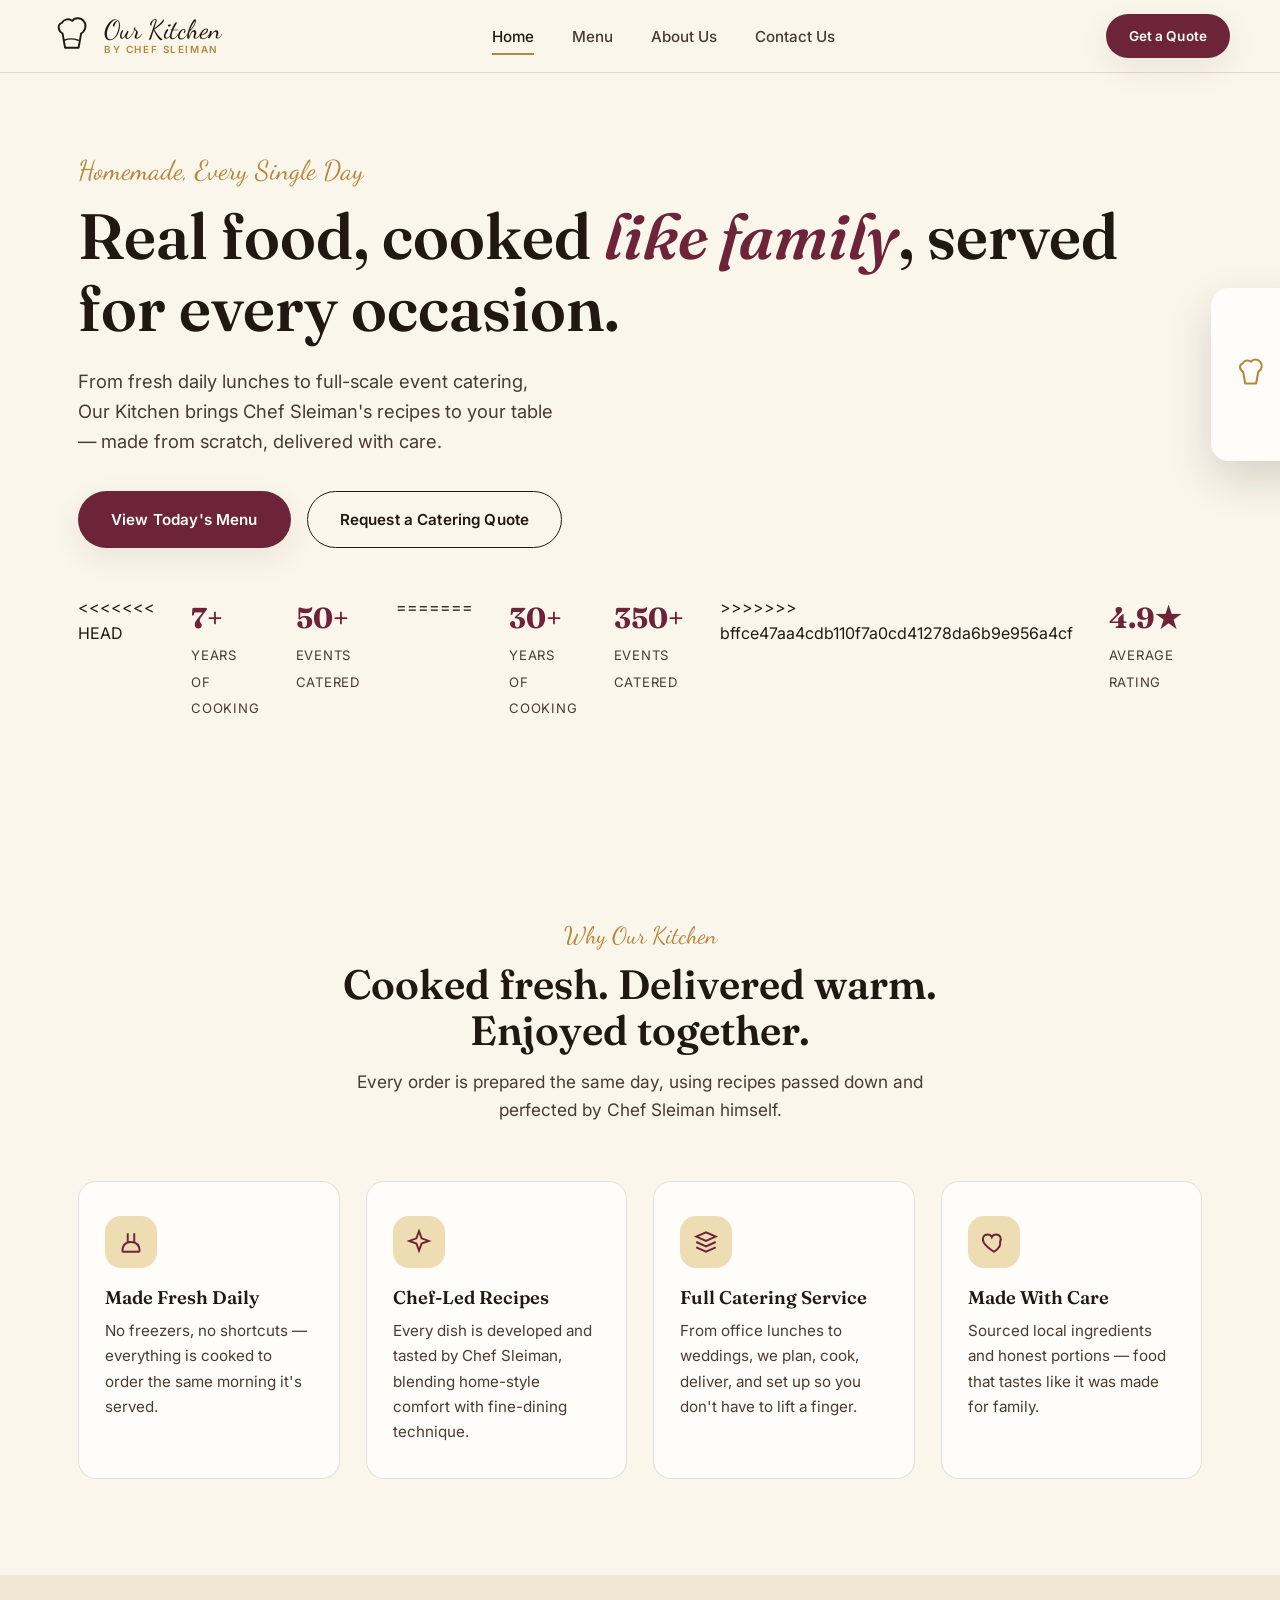
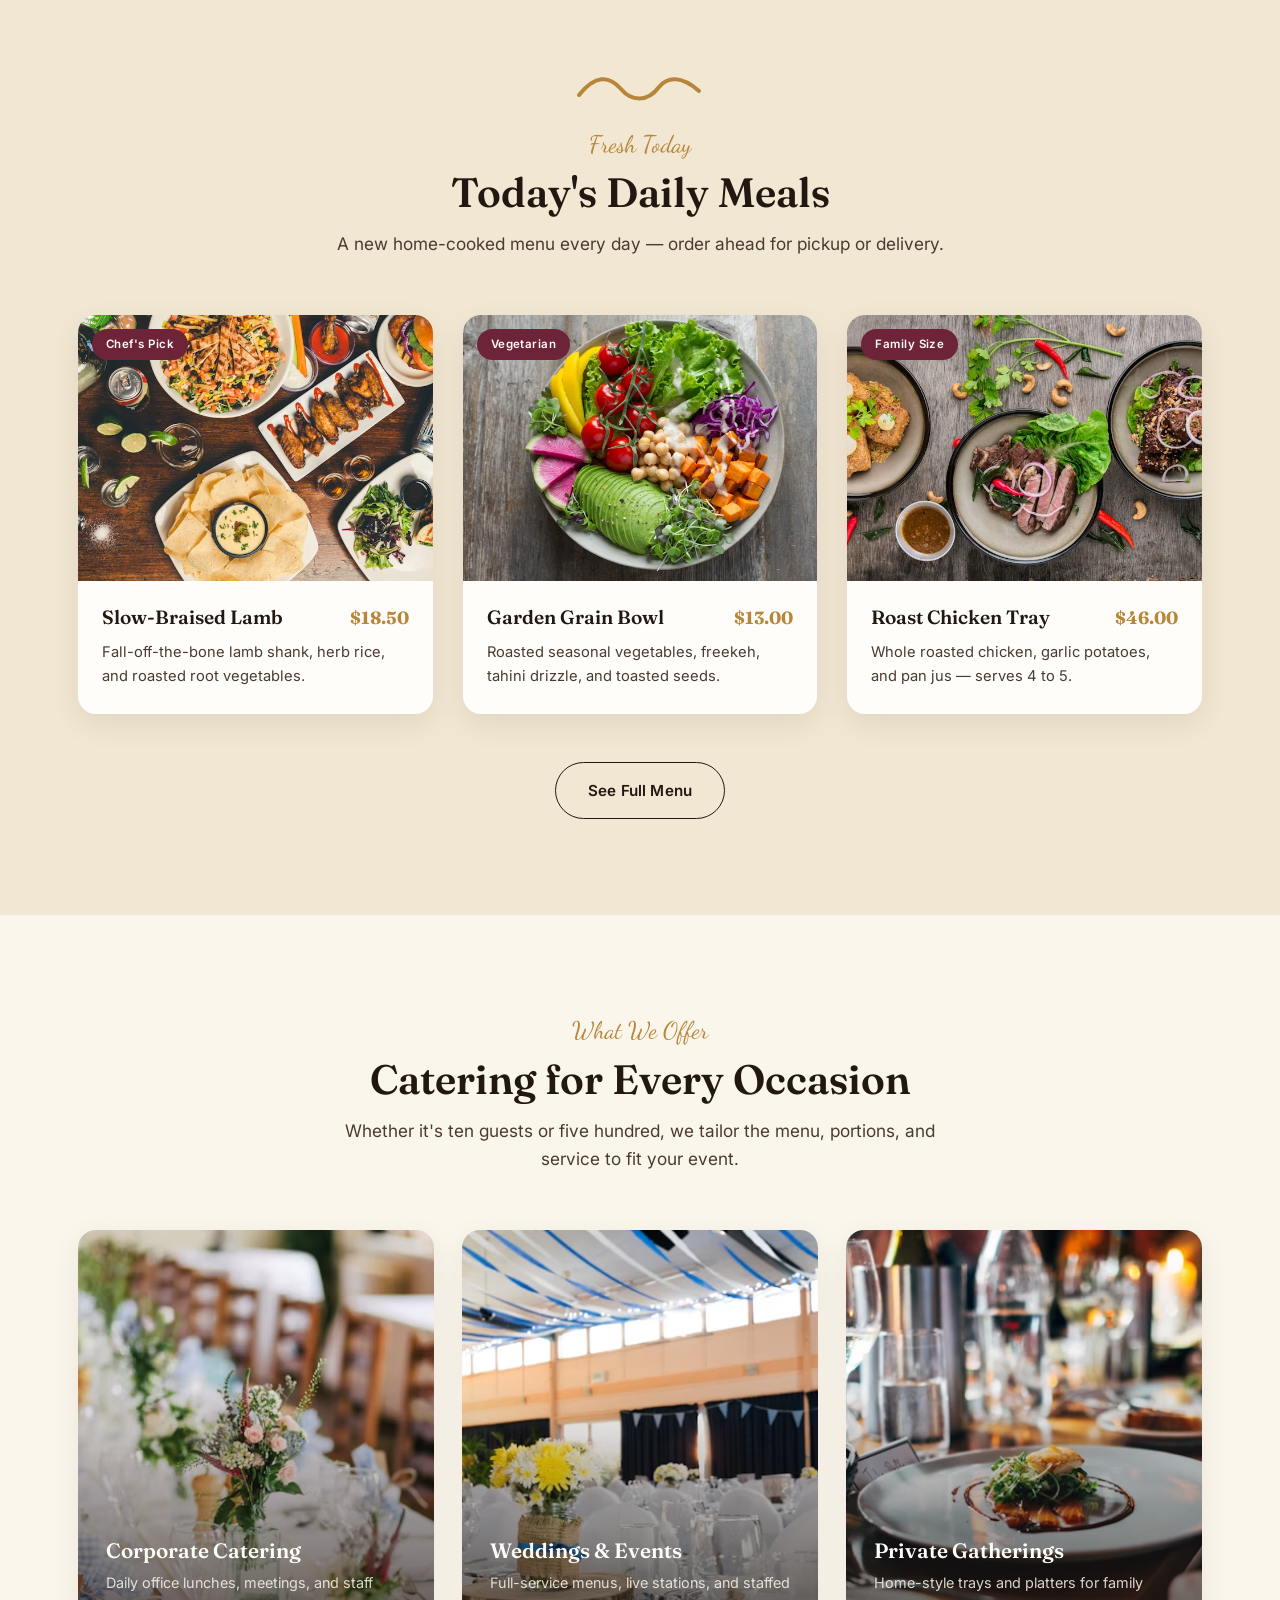
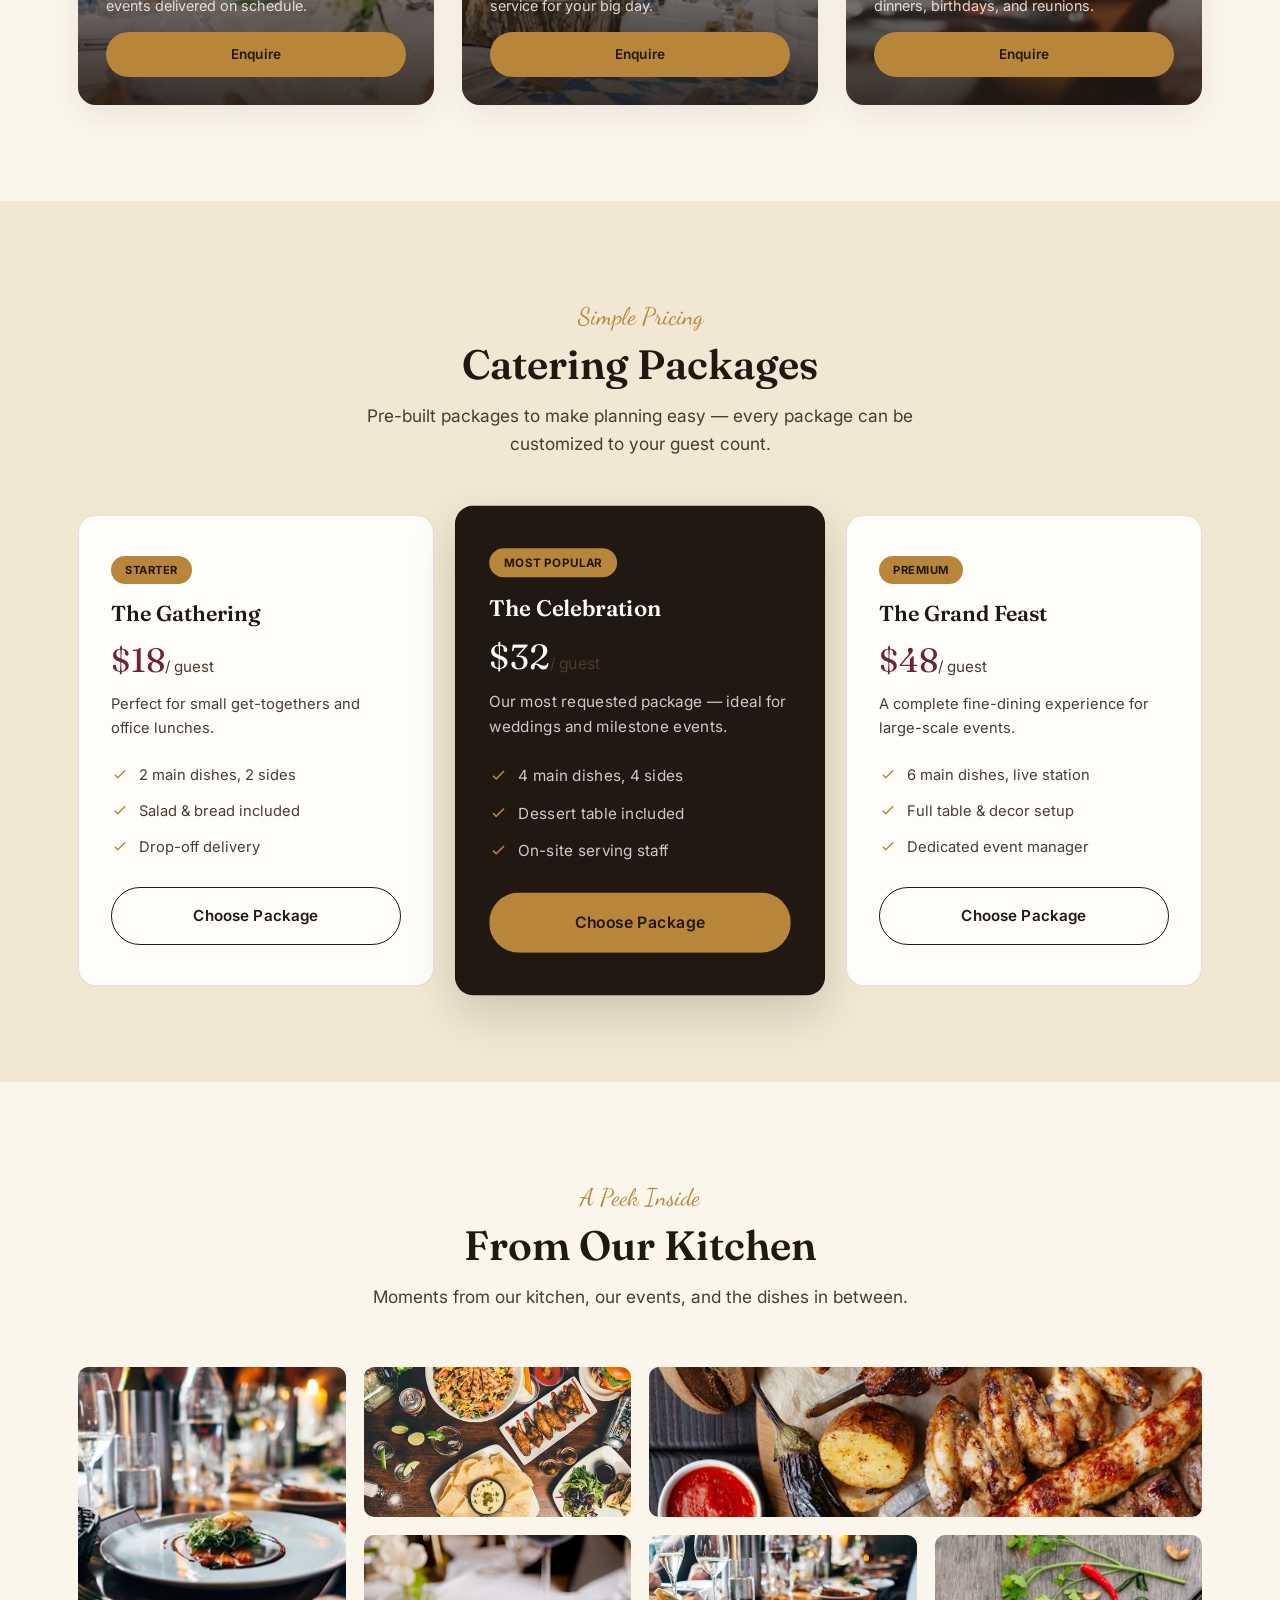
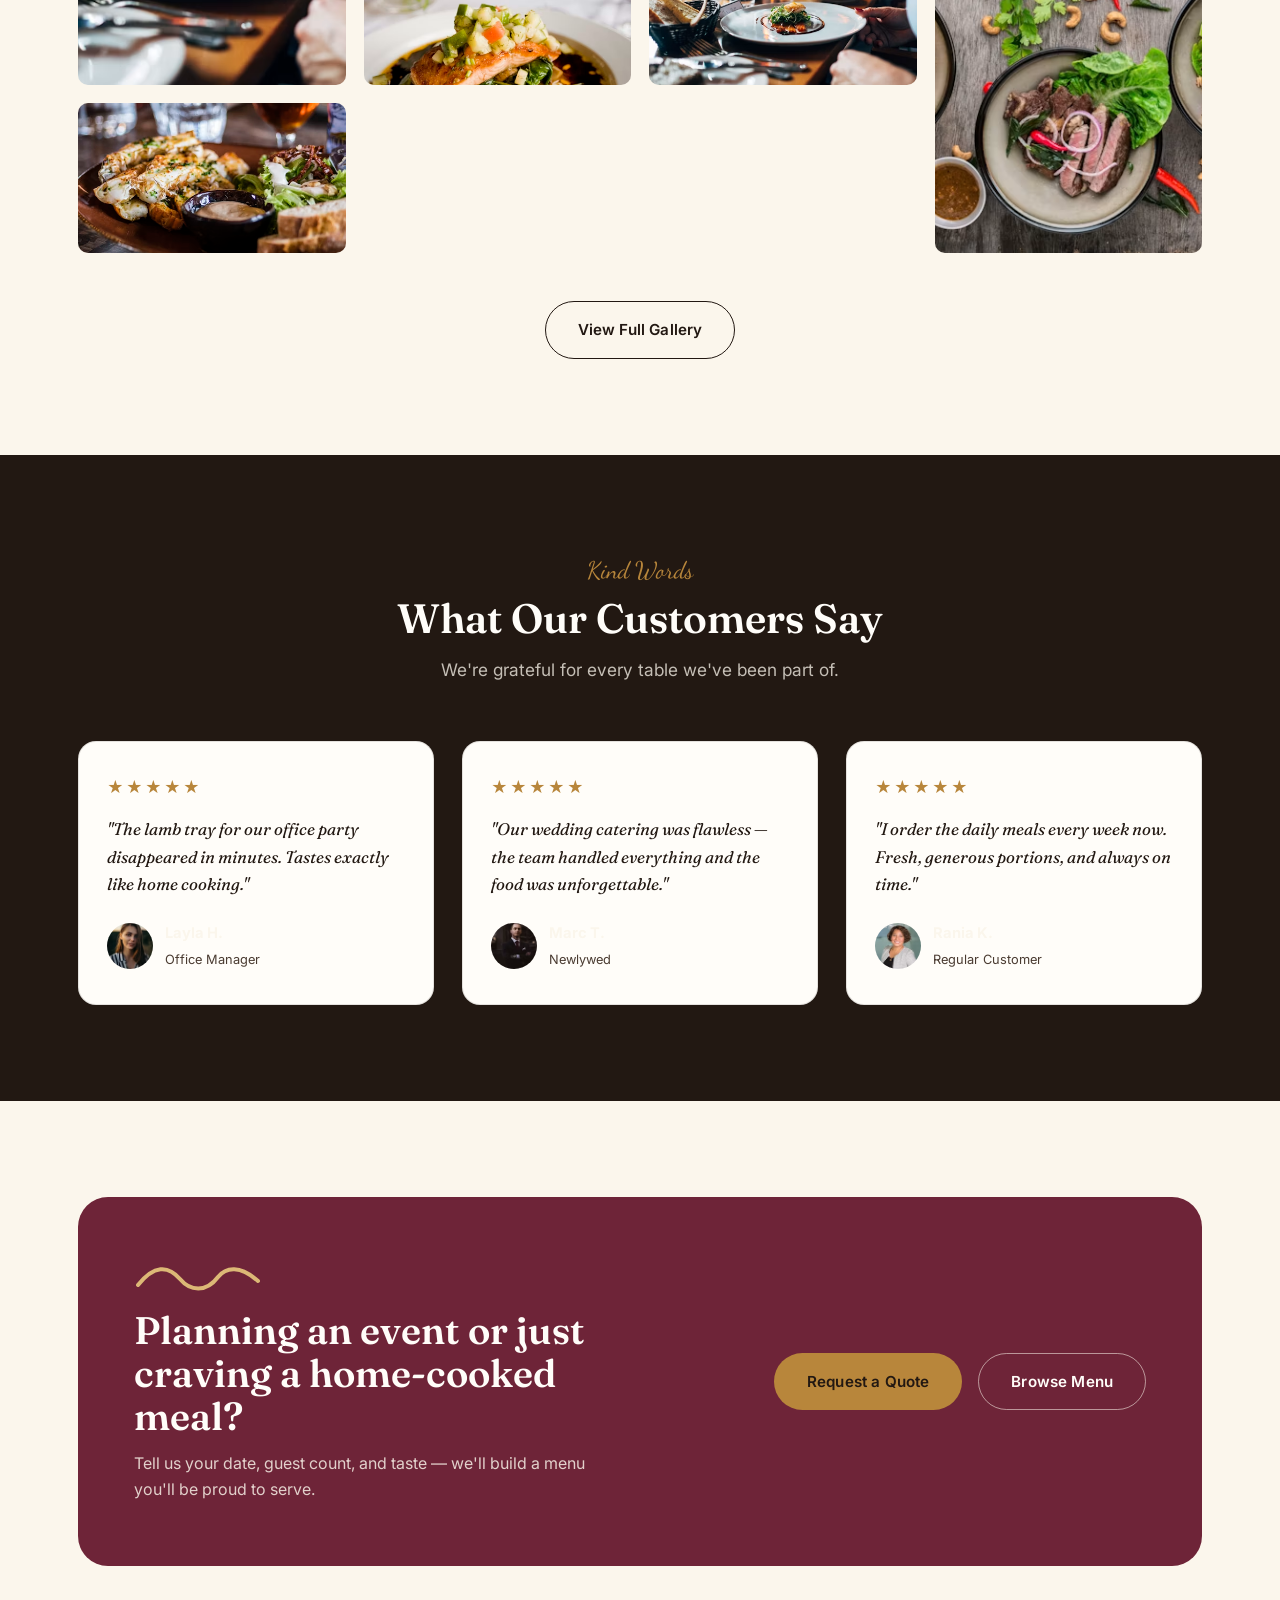
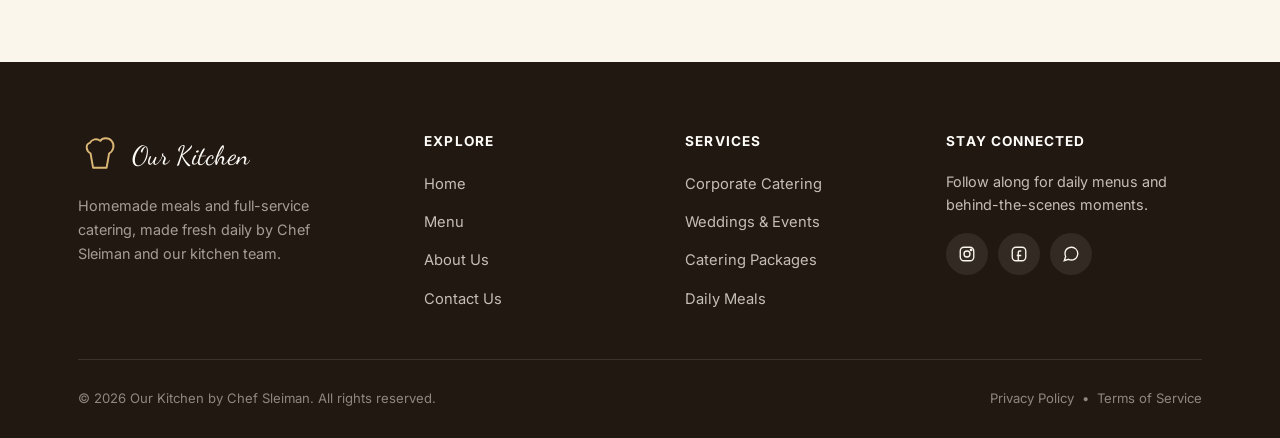
==== index.html @ 6c1acefe "Update index.html" ====
<!DOCTYPE html>
<html lang="en">
<head>
<meta charset="UTF-8">
<meta name="viewport" content="width=device-width, initial-scale=1.0">
<title>Our Kitchen by Chef Sleiman | Homemade Catering</title>
<meta name="description" content="Our Kitchen by Chef Sleiman — fresh daily meals and full catering services made with love, for events, offices, and family tables.">
<link rel="preconnect" href="https://fonts.googleapis.com">
<link rel="preconnect" href="https://fonts.gstatic.com" crossorigin>
<link href="https://fonts.googleapis.com/css2?family=Fraunces:ital,wght@0,500;0,600;0,700;1,500&family=Dancing+Script:wght@600;700&family=Inter:wght@400;500;600;700&display=swap" rel="stylesheet">
<link rel="stylesheet" href="styles.css">
</head>
<body>

<!-- ============================= HEADER ============================= -->
<header class="site-header" id="siteHeader">
  <div class="container nav">
    <a href="index.html" class="brand">
      <svg class="brand-icon" viewBox="0 0 100 90" fill="none" xmlns="http://www.w3.org/2000/svg" aria-hidden="true">
        <path d="M28 14C33 5 45 2 53 9c5-8 20-9 27 0 8 9 5 24-6 30-2 12-4 24-6 34H36c-2-10-4-22-6-34-11-6-13-21-2-25z" stroke="currentColor" stroke-width="4.5" stroke-linecap="round" stroke-linejoin="round"/>
        <path d="M34 55c10-4 22-4 33 0" stroke="currentColor" stroke-width="3.5" stroke-linecap="round"/>
      </svg>
      <span class="brand-text">
        <span class="brand-name">Our Kitchen</span>
        <span class="brand-sub">By Chef Sleiman</span>
      </span>
    </a>

    <nav class="nav-links" id="navLinks">
      <a href="index.html" class="is-active">Home</a>
      <a href="menu.html">Menu</a>
      <a href="about.html">About Us</a>
      <a href="contact.html">Contact Us</a>
    </nav>

    <div class="nav-cta">
      <a href="contact.html" class="btn btn-primary btn-sm">Get a Quote</a>
      <button class="nav-toggle" id="navToggle" aria-label="Toggle menu" aria-expanded="false">
        <span></span><span></span><span></span>
      </button>
    </div>
  </div>
</header>

<!-- ============================= HERO ============================= -->
<section class="hero">
  <div class="container hero-grid">
    <div class="hero-copy">
      <span class="hero-eyebrow fade-up">Homemade, Every Single Day</span>
      <h1 class="fade-up d1">Real food, cooked <em>like family</em>, served for every occasion.</h1>
      <p class="lede fade-up d2">From fresh daily lunches to full-scale event catering, Our Kitchen brings Chef Sleiman's recipes to your table — made from scratch, delivered with care.</p>
      <div class="hero-actions fade-up d3">
        <a href="menu.html" class="btn btn-primary">View Today's Menu</a>
        <a href="contact.html" class="btn btn-outline">Request a Catering Quote</a>
      </div>
      <div class="hero-stats fade-up d4">
<<<<<<< HEAD
        <div class="hero-stat"><strong>7+</strong><span>Years of Cooking</span></div>
        <div class="hero-stat"><strong>50+</strong><span>Events Catered</span></div>
=======
        <div class="hero-stat"><strong>30+</strong><span>Years of Cooking</span></div>
        <div class="hero-stat"><strong>350+</strong><span>Events Catered</span></div>
>>>>>>> bffce47aa4cdb110f7a0cd41278da6b9e956a4cf
        <div class="hero-stat"><strong>4.9★</strong><span>Average Rating</span></div>
      </div>
    </div>

    <div class="hero-visual fade-up d2">
      <div class="frame">
        <img src="./assets/picture/index/image1.avif" alt="Chef Sleiman's signature dish, freshly plated">
      </div>
      <div class="hero-badge">
        <svg class="swirl-mini" viewBox="0 0 100 90" fill="none" xmlns="http://www.w3.org/2000/svg" aria-hidden="true">
          <path d="M28 14C33 5 45 2 53 9c5-8 20-9 27 0 8 9 5 24-6 30-2 12-4 24-6 34H36c-2-10-4-22-6-34-11-6-13-21-2-25z" stroke="currentColor" stroke-width="6" stroke-linecap="round" stroke-linejoin="round"/>
        </svg>
        <span><strong>Today's Special</strong>Slow-braised lamb &amp; herb rice</span>
      </div>
    </div>
  </div>
</section>

<!-- ========================= WHY CHOOSE US ========================= -->
<section class="section" id="why">
  <div class="container">
    <div class="section-head reveal">
      <span class="eyebrow">Why Our Kitchen</span>
      <h2>Cooked fresh. Delivered warm. Enjoyed together.</h2>
      <p>Every order is prepared the same day, using recipes passed down and perfected by Chef Sleiman himself.</p>
    </div>

    <div class="feature-grid">
      <div class="feature-card reveal">
        <div class="feature-icon"><svg viewBox="0 0 24 24" fill="none" stroke="currentColor" stroke-width="1.8"><path d="M4 21c0-6 3-9 8-9s8 3 8 9M9 12V4m6 8V4M4 21h16"/></svg></div>
        <h3>Made Fresh Daily</h3>
        <p>No freezers, no shortcuts — everything is cooked to order the same morning it's served.</p>
      </div>
      <div class="feature-card reveal">
        <div class="feature-icon"><svg viewBox="0 0 24 24" fill="none" stroke="currentColor" stroke-width="1.8"><path d="M12 2l2.4 6.6L21 11l-6.6 2.4L12 20l-2.4-6.6L3 11l6.6-2.4z"/></svg></div>
        <h3>Chef-Led Recipes</h3>
        <p>Every dish is developed and tasted by Chef Sleiman, blending home-style comfort with fine-dining technique.</p>
      </div>
      <div class="feature-card reveal">
        <div class="feature-icon"><svg viewBox="0 0 24 24" fill="none" stroke="currentColor" stroke-width="1.8"><path d="M3 7l9-4 9 4-9 4-9-4zm0 5l9 4 9-4m-18 5l9 4 9-4"/></svg></div>
        <h3>Full Catering Service</h3>
        <p>From office lunches to weddings, we plan, cook, deliver, and set up so you don't have to lift a finger.</p>
      </div>
      <div class="feature-card reveal">
        <div class="feature-icon"><svg viewBox="0 0 24 24" fill="none" stroke="currentColor" stroke-width="1.8"><path d="M12 21s-7-4.35-9.5-8.5C.6 8.7 2.4 5 6 5c2 0 3.4 1 4 2.4C10.6 6 12 5 14 5c3.6 0 5.4 3.7 3.5 7.5C19 16.65 12 21 12 21z"/></svg></div>
        <h3>Made With Care</h3>
        <p>Sourced local ingredients and honest portions — food that tastes like it was made for family.</p>
      </div>
    </div>
  </div>
</section>

<!-- ======================= TODAY'S DAILY MEALS ======================= -->
<section class="section section--cream-dark" id="daily-meals">
  <div class="container">
    <div class="section-head reveal">
      <svg class="swirl-divider" viewBox="0 0 130 34" fill="none" xmlns="http://www.w3.org/2000/svg" aria-hidden="true"><path d="M4 24C20 4 34 4 46 18c10 12 26 14 38-2 8-10 22-12 40 4"/></svg>
      <span class="eyebrow">Fresh Today</span>
      <h2>Today's Daily Meals</h2>
      <p>A new home-cooked menu every day — order ahead for pickup or delivery.</p>
    </div>

    <div class="card-grid">
      <div class="meal-card reveal">
        <div class="thumb">
          <span class="meal-tag">Chef's Pick</span>
          <img src="./assets/picture/index/image2.avif" alt="Slow-braised lamb with herb rice">
        </div>
        <div class="meal-body">
          <div class="row"><h3>Slow-Braised Lamb</h3><span class="meal-price">$18.50</span></div>
          <p>Fall-off-the-bone lamb shank, herb rice, and roasted root vegetables.</p>
        </div>
      </div>
      <div class="meal-card reveal">
        <div class="thumb">
          <span class="meal-tag">Vegetarian</span>
          <img src="./assets/picture/index/image3.avif" alt="Roasted vegetable and grain bowl">
        </div>
        <div class="meal-body">
          <div class="row"><h3>Garden Grain Bowl</h3><span class="meal-price">$13.00</span></div>
          <p>Roasted seasonal vegetables, freekeh, tahini drizzle, and toasted seeds.</p>
        </div>
      </div>
      <div class="meal-card reveal">
        <div class="thumb">
          <span class="meal-tag">Family Size</span>
          <img src="./assets/picture/index/image4.avif" alt="Baked chicken and potatoes tray">
        </div>
        <div class="meal-body">
          <div class="row"><h3>Roast Chicken Tray</h3><span class="meal-price">$46.00</span></div>
          <p>Whole roasted chicken, garlic potatoes, and pan jus — serves 4 to 5.</p>
        </div>
      </div>
    </div>
    <div class="center mt-lg reveal">
      <a href="menu.html" class="btn btn-outline">See Full Menu</a>
    </div>
  </div>
</section>

<!-- ========================= CATERING SERVICES ========================= -->
<section class="section" id="services">
  <div class="container">
    <div class="section-head reveal">
      <span class="eyebrow">What We Offer</span>
      <h2>Catering for Every Occasion</h2>
      <p>Whether it's ten guests or five hundred, we tailor the menu, portions, and service to fit your event.</p>
    </div>

    <div class="services-grid">
      <div class="service-card reveal">
        <img src="./assets/picture/index/image5.avif" alt="Corporate lunch catering setup">
        <div class="service-overlay">
          <h3>Corporate Catering</h3>
          <p>Daily office lunches, meetings, and staff events delivered on schedule.</p>
          <a href="contact.html" class="btn btn-gold btn-sm">Enquire</a>
        </div>
      </div>
      <div class="service-card reveal">
        <img src="./assets/picture/index/image6.avif" alt="Wedding catering table setup">
        <div class="service-overlay">
          <h3>Weddings &amp; Events</h3>
          <p>Full-service menus, live stations, and staffed service for your big day.</p>
          <a href="contact.html" class="btn btn-gold btn-sm">Enquire</a>
        </div>
      </div>
      <div class="service-card reveal">
        <img src="./assets/picture/index/image7.avif" alt="Family gathering with shared plates">
        <div class="service-overlay">
          <h3>Private Gatherings</h3>
          <p>Home-style trays and platters for family dinners, birthdays, and reunions.</p>
          <a href="contact.html" class="btn btn-gold btn-sm">Enquire</a>
        </div>
      </div>
    </div>
  </div>
</section>

<!-- ========================= CATERING PACKAGES ========================= -->
<section class="section section--cream-dark" id="packages">
  <div class="container">
    <div class="section-head reveal">
      <span class="eyebrow">Simple Pricing</span>
      <h2>Catering Packages</h2>
      <p>Pre-built packages to make planning easy — every package can be customized to your guest count.</p>
    </div>

    <div class="package-grid">
      <div class="package-card reveal">
        <span class="package-badge">Starter</span>
        <h3>The Gathering</h3>
        <p class="package-price">$18<span>/ guest</span></p>
        <p class="package-desc">Perfect for small get-togethers and office lunches.</p>
        <ul>
          <li><svg viewBox="0 0 24 24" fill="none" stroke="currentColor" stroke-width="2"><path d="M5 13l4 4L19 7"/></svg>2 main dishes, 2 sides</li>
          <li><svg viewBox="0 0 24 24" fill="none" stroke="currentColor" stroke-width="2"><path d="M5 13l4 4L19 7"/></svg>Salad &amp; bread included</li>
          <li><svg viewBox="0 0 24 24" fill="none" stroke="currentColor" stroke-width="2"><path d="M5 13l4 4L19 7"/></svg>Drop-off delivery</li>
        </ul>
        <a href="contact.html" class="btn btn-outline">Choose Package</a>
      </div>

      <div class="package-card is-featured reveal">
        <span class="package-badge">Most Popular</span>
        <h3>The Celebration</h3>
        <p class="package-price">$32<span>/ guest</span></p>
        <p class="package-desc">Our most requested package — ideal for weddings and milestone events.</p>
        <ul>
          <li><svg viewBox="0 0 24 24" fill="none" stroke="currentColor" stroke-width="2"><path d="M5 13l4 4L19 7"/></svg>4 main dishes, 4 sides</li>
          <li><svg viewBox="0 0 24 24" fill="none" stroke="currentColor" stroke-width="2"><path d="M5 13l4 4L19 7"/></svg>Dessert table included</li>
          <li><svg viewBox="0 0 24 24" fill="none" stroke="currentColor" stroke-width="2"><path d="M5 13l4 4L19 7"/></svg>On-site serving staff</li>
        </ul>
        <a href="contact.html" class="btn btn-gold">Choose Package</a>
      </div>

      <div class="package-card reveal">
        <span class="package-badge">Premium</span>
        <h3>The Grand Feast</h3>
        <p class="package-price">$48<span>/ guest</span></p>
        <p class="package-desc">A complete fine-dining experience for large-scale events.</p>
        <ul>
          <li><svg viewBox="0 0 24 24" fill="none" stroke="currentColor" stroke-width="2"><path d="M5 13l4 4L19 7"/></svg>6 main dishes, live station</li>
          <li><svg viewBox="0 0 24 24" fill="none" stroke="currentColor" stroke-width="2"><path d="M5 13l4 4L19 7"/></svg>Full table &amp; decor setup</li>
          <li><svg viewBox="0 0 24 24" fill="none" stroke="currentColor" stroke-width="2"><path d="M5 13l4 4L19 7"/></svg>Dedicated event manager</li>
        </ul>
        <a href="contact.html" class="btn btn-outline">Choose Package</a>
      </div>
    </div>
  </div>
</section>

<!-- ============================= GALLERY ============================= -->
<section class="section" id="gallery">
  <div class="container">
    <div class="section-head reveal">
      <span class="eyebrow">A Peek Inside</span>
      <h2>From Our Kitchen</h2>
      <p>Moments from our kitchen, our events, and the dishes in between.</p>
    </div>

    <div class="gallery-grid reveal">
      <a href="#" class="g-tall"><img src="./assets/picture/index/image8.avif" alt="Catering spread on long table"></a>
      <a href="#"><img src="./assets/picture/index/image9.avif" alt="Plated lamb dish"></a>
      <a href="#" class="g-wide"><img src="./assets/picture/index/image10.avif" alt="Chef preparing dishes in kitchen"></a>
      <a href="#"><img src="./assets/picture/index/image11.avif" alt="Fresh salad platter"></a>
      <a href="#"><img src="./assets/picture/index/image12.avif" alt="Guests enjoying catered event"></a>
      <a href="#" class="g-tall"><img src="./assets/picture/index/image13.avif" alt="Roast chicken tray close up"></a>
      <a href="#"><img src="./assets/picture/index/image14.avif" alt="Fresh baked bread"></a>
    </div>
    <div class="center mt-lg reveal">
      <a href="about.html#gallery" class="btn btn-outline">View Full Gallery</a>
    </div>
  </div>
</section>

<!-- ========================= TESTIMONIALS ========================= -->
<section class="section section--charcoal" id="testimonials">
  <div class="container">
    <div class="section-head reveal">
      <span class="eyebrow">Kind Words</span>
      <h2>What Our Customers Say</h2>
      <p>We're grateful for every table we've been part of.</p>
    </div>

    <div class="testimonial-grid">
      <div class="testimonial-card reveal">
        <div class="stars">★★★★★</div>
        <p class="quote">"The lamb tray for our office party disappeared in minutes. Tastes exactly like home cooking."</p>
        <div class="testimonial-person">
          <img src="./assets/picture/index/image15.avif" alt="Customer portrait">
          <div><strong>Layla H.</strong><span>Office Manager</span></div>
        </div>
      </div>
      <div class="testimonial-card reveal">
        <div class="stars">★★★★★</div>
        <p class="quote">"Our wedding catering was flawless — the team handled everything and the food was unforgettable."</p>
        <div class="testimonial-person">
          <img src="./assets/picture/index/image16.avif" alt="Customer portrait">
          <div><strong>Marc T.</strong><span>Newlywed</span></div>
        </div>
      </div>
      <div class="testimonial-card reveal">
        <div class="stars">★★★★★</div>
        <p class="quote">"I order the daily meals every week now. Fresh, generous portions, and always on time."</p>
        <div class="testimonial-person">
          <img src="./assets/picture/index/image17.avif" alt="Customer portrait">
          <div><strong>Rania K.</strong><span>Regular Customer</span></div>
        </div>
      </div>
    </div>
  </div>
</section>

<!-- ============================= FINAL CTA ============================= -->
<section class="section">
  <div class="container">
    <div class="cta-band reveal">
      <div>
        <svg class="swirl-divider" viewBox="0 0 130 34" fill="none" xmlns="http://www.w3.org/2000/svg" aria-hidden="true"><path d="M4 24C20 4 34 4 46 18c10 12 26 14 38-2 8-10 22-12 40 4"/></svg>
        <h2>Planning an event or just craving a home-cooked meal?</h2>
        <p>Tell us your date, guest count, and taste — we'll build a menu you'll be proud to serve.</p>
      </div>
      <div class="cta-actions">
        <a href="contact.html" class="btn btn-gold">Request a Quote</a>
        <a href="menu.html" class="btn btn-outline">Browse Menu</a>
      </div>
    </div>
  </div>
</section>

<!-- ============================= FOOTER ============================= -->
<footer class="site-footer">
  <div class="container">
    <div class="footer-grid">
      <div class="footer-brand">
        <a href="index.html" class="brand">
          <svg class="brand-icon" viewBox="0 0 100 90" fill="none" xmlns="http://www.w3.org/2000/svg" aria-hidden="true">
            <path d="M28 14C33 5 45 2 53 9c5-8 20-9 27 0 8 9 5 24-6 30-2 12-4 24-6 34H36c-2-10-4-22-6-34-11-6-13-21-2-25z" stroke="currentColor" stroke-width="4.5" stroke-linecap="round" stroke-linejoin="round"/>
          </svg>
          <span class="brand-name">Our Kitchen</span>
        </a>
        <p>Homemade meals and full-service catering, made fresh daily by Chef Sleiman and our kitchen team.</p>
      </div>
      <div class="footer-col">
        <h4>Explore</h4>
        <ul>
          <li><a href="index.html">Home</a></li>
          <li><a href="menu.html">Menu</a></li>
          <li><a href="about.html">About Us</a></li>
          <li><a href="contact.html">Contact Us</a></li>
        </ul>
      </div>
      <div class="footer-col">
        <h4>Services</h4>
        <ul>
          <li><a href="index.html#services">Corporate Catering</a></li>
          <li><a href="index.html#services">Weddings &amp; Events</a></li>
          <li><a href="index.html#packages">Catering Packages</a></li>
          <li><a href="menu.html">Daily Meals</a></li>
        </ul>
      </div>
      <div class="footer-col">
        <h4>Stay Connected</h4>
        <p style="font-size:0.9rem; margin-bottom:16px;">Follow along for daily menus and behind-the-scenes moments.</p>
        <div class="footer-social">
          <a href="#" class="social-icon" aria-label="Instagram"><svg viewBox="0 0 24 24" fill="none" stroke="currentColor" stroke-width="1.8"><rect x="3" y="3" width="18" height="18" rx="5"/><circle cx="12" cy="12" r="4"/><circle cx="17.5" cy="6.5" r="1"/></svg></a>
          <a href="#" class="social-icon" aria-label="Facebook"><svg viewBox="0 0 24 24" fill="none" stroke="currentColor" stroke-width="1.8"><path d="M15 8h-2a2 2 0 00-2 2v10M9 14h6"/><path d="M15 3H8a5 5 0 00-5 5v8a5 5 0 005 5h8a5 5 0 005-5V8a5 5 0 00-5-5z"/></svg></a>
          <a href="#" class="social-icon" aria-label="WhatsApp"><svg viewBox="0 0 24 24" fill="none" stroke="currentColor" stroke-width="1.8"><path d="M21 11.5a8.38 8.38 0 01-.9 3.8 8.5 8.5 0 01-7.6 4.7 8.38 8.38 0 01-3.8-.9L3 21l1.9-5.7a8.38 8.38 0 01-.9-3.8 8.5 8.5 0 014.7-7.6 8.38 8.38 0 013.8-.9h.5a8.48 8.48 0 018 8v.5z"/></svg></a>
        </div>
      </div>
    </div>
    <div class="footer-bottom">
      <span>© 2026 Our Kitchen by Chef Sleiman. All rights reserved.</span>
      <span><a href="contact.html">Privacy Policy</a> &nbsp;•&nbsp; <a href="contact.html">Terms of Service</a></span>
    </div>
  </div>
</footer>

<script src="script.js"></script>
</body>
</html>
---- styles.css ----
/* ==========================================================================
   OUR KITCHEN — by Chef Sleiman
   Stylesheet
   Palette: warm cream, espresso charcoal, brass gold, deep burgundy
   Display: 'Fraunces' | Script accent: 'Dancing Script' | Body: 'Inter'
   ========================================================================== */

:root {
  /* --- Color tokens --- */
  --cream:        #FBF6EC;
  --cream-dark:   #F1E7D2;
  --paper:        #FFFDF9;
  --charcoal:     #221812;
  --charcoal-soft:#4A3B31;
  --gold:         #B8863B;
  --gold-light:   #DCB876;
  --gold-pale:    #EEDCB2;
  --burgundy:     #6E2438;
  --burgundy-dark:#511A29;
  --line:         rgba(34, 24, 18, 0.12);
  --shadow-soft:  0 10px 30px rgba(34, 24, 18, 0.08);
  --shadow-lift:  0 18px 44px rgba(34, 24, 18, 0.16);

  /* --- Type --- */
  --font-display: 'Fraunces', 'Georgia', serif;
  --font-script:  'Dancing Script', cursive;
  --font-body:    'Inter', -apple-system, sans-serif;

  /* --- Layout --- */
  --container: 1180px;
  --radius-sm: 10px;
  --radius-md: 18px;
  --radius-lg: 30px;
  --radius-pill: 999px;

  /* --- Motion --- */
  --ease: cubic-bezier(.22,.9,.32,1);
}

/* ==========================================================================
   Reset
   ========================================================================== */
*, *::before, *::after { box-sizing: border-box; }
html { scroll-behavior: smooth; }
body {
  margin: 0;
  background: var(--cream);
  color: var(--charcoal);
  font-family: var(--font-body);
  font-size: 16px;
  line-height: 1.65;
  -webkit-font-smoothing: antialiased;
}
img { max-width: 100%; display: block; }
a { color: inherit; text-decoration: none; }
ul { list-style: none; margin: 0; padding: 0; }
button { font-family: inherit; cursor: pointer; }
h1, h2, h3, h4 {
  font-family: var(--font-display);
  color: var(--charcoal);
  margin: 0;
  line-height: 1.12;
  font-weight: 600;
}
p { margin: 0; }
input, textarea, select {
  font-family: inherit;
  font-size: 1rem;
}

@media (prefers-reduced-motion: reduce) {
  *, *::before, *::after {
    animation-duration: 0.01ms !important;
    animation-iteration-count: 1 !important;
    transition-duration: 0.01ms !important;
    scroll-behavior: auto !important;
  }
}

:focus-visible {
  outline: 2.5px solid var(--gold);
  outline-offset: 3px;
}

/* ==========================================================================
   Utility
   ========================================================================== */
.container {
  width: 100%;
  max-width: var(--container);
  margin: 0 auto;
  padding: 0 28px;
}
.section {
  padding: 96px 0;
}
.section--tight { padding: 64px 0; }
.section--cream-dark { background: var(--cream-dark); }
.section--charcoal { background: var(--charcoal); color: var(--cream); }
.section--charcoal h2, .section--charcoal h3 { color: var(--paper); }

.eyebrow {
  display: inline-flex;
  align-items: center;
  gap: 10px;
  font-family: var(--font-script);
  font-size: 1.5rem;
  color: var(--gold);
  margin-bottom: 6px;
}
.section-head {
  text-align: center;
  max-width: 640px;
  margin: 0 auto 56px;
}
.section-head h2 {
  font-size: clamp(2rem, 3.2vw, 2.7rem);
  margin-bottom: 14px;
}
.section-head p {
  color: var(--charcoal-soft);
  font-size: 1.08rem;
}
.section--charcoal .section-head p { color: rgba(251,246,236,0.75); }

.center { text-align: center; }
.mt-lg { margin-top: 48px; }

/* Signature swirl divider — echoes the flowing line of the chef-hat mark */
.swirl-divider {
  display: block;
  width: 130px;
  height: 34px;
  margin: 0 auto 20px;
  color: var(--gold);
}
.swirl-divider path {
  fill: none;
  stroke: currentColor;
  stroke-width: 4;
  stroke-linecap: round;
}

/* ==========================================================================
   Buttons
   ========================================================================== */
.btn {
  position: relative;
  display: inline-flex;
  align-items: center;
  justify-content: center;
  gap: 8px;
  padding: 15px 32px;
  border-radius: var(--radius-pill);
  font-weight: 600;
  font-size: 0.95rem;
  letter-spacing: 0.01em;
  border: 1.5px solid transparent;
  transition: transform .35s var(--ease), box-shadow .35s var(--ease), background .3s ease, color .3s ease, border-color .3s ease;
  overflow: hidden;
}
.btn-primary {
  background: var(--burgundy);
  color: var(--paper);
  box-shadow: var(--shadow-soft);
}
.btn-primary:hover {
  background: var(--burgundy-dark);
  transform: translateY(-3px);
  box-shadow: var(--shadow-lift);
}
.btn-outline {
  background: transparent;
  color: var(--charcoal);
  border-color: var(--charcoal);
}
.btn-outline:hover {
  background: var(--charcoal);
  color: var(--cream);
  transform: translateY(-3px);
}
.section--charcoal .btn-outline {
  color: var(--cream);
  border-color: rgba(251,246,236,0.5);
}
.section--charcoal .btn-outline:hover {
  background: var(--cream);
  color: var(--charcoal);
}
.btn-gold {
  background: var(--gold);
  color: var(--charcoal);
}
.btn-gold:hover {
  background: var(--gold-light);
  transform: translateY(-3px);
  box-shadow: var(--shadow-lift);
}
.btn-sm { padding: 10px 22px; font-size: 0.85rem; }
.hero-actions, .cta-actions { display: flex; gap: 16px; flex-wrap: wrap; }

/* ==========================================================================
   Header / Navigation
   ========================================================================== */
.site-header {
  position: sticky;
  top: 0;
  z-index: 500;
  background: rgba(251, 246, 236, 0.88);
  backdrop-filter: blur(14px) saturate(140%);
  -webkit-backdrop-filter: blur(14px) saturate(140%);
  border-bottom: 1px solid var(--line);
  transition: box-shadow .3s ease;
}
.site-header.is-scrolled { box-shadow: 0 6px 20px rgba(34,24,18,0.06); }
.nav {
  display: flex;
  align-items: center;
  justify-content: space-between;
  padding: 14px 0;
}
.brand {
  display: flex;
  align-items: center;
  gap: 12px;
}
.brand-icon { width: 42px; height: 42px; flex-shrink: 0; color: var(--charcoal); }
.brand-text { display: flex; flex-direction: column; line-height: 1; }
.brand-name {
  font-family: var(--font-script);
  font-size: 1.65rem;
  color: var(--charcoal);
}
.brand-sub {
  font-size: 0.62rem;
  letter-spacing: 0.16em;
  text-transform: uppercase;
  color: var(--gold);
  font-weight: 600;
  margin-top: 2px;
}
.nav-links {
  display: flex;
  align-items: center;
  gap: 38px;
}
.nav-links a {
  font-weight: 500;
  font-size: 0.95rem;
  color: var(--charcoal-soft);
  position: relative;
  padding: 6px 0;
  transition: color .25s ease;
}
.nav-links a::after {
  content: '';
  position: absolute;
  left: 0; bottom: 0;
  width: 0; height: 2px;
  background: var(--gold);
  transition: width .3s var(--ease);
}
.nav-links a:hover, .nav-links a.is-active { color: var(--charcoal); }
.nav-links a:hover::after, .nav-links a.is-active::after { width: 100%; }
.nav-cta { display: flex; align-items: center; gap: 18px; }
.nav-toggle {
  display: none;
  flex-direction: column;
  gap: 5px;
  background: none;
  border: none;
  padding: 8px;
}
.nav-toggle span {
  width: 24px; height: 2px;
  background: var(--charcoal);
  border-radius: 2px;
  transition: transform .3s ease, opacity .3s ease;
}
.nav-toggle.is-open span:nth-child(1) { transform: translateY(7px) rotate(45deg); }
.nav-toggle.is-open span:nth-child(2) { opacity: 0; }
.nav-toggle.is-open span:nth-child(3) { transform: translateY(-7px) rotate(-45deg); }

/* ==========================================================================
   Hero
   ========================================================================== */
.hero {
  position: relative;
  padding: 76px 0 100px;
  overflow: hidden;
}
.hero-grid {
  display: grid;
  grid-template-columns: 1.05fr 0.95fr;
  gap: 56px;
  align-items: center;
}
.hero-eyebrow {
  font-family: var(--font-script);
  font-size: 1.7rem;
  color: var(--gold);
  display: block;
  margin-bottom: 6px;
}
.hero h1 {
  font-size: clamp(2.6rem, 5vw, 4.1rem);
  margin-bottom: 22px;
}
.hero h1 em {
  font-style: italic;
  color: var(--burgundy);
}
.hero p.lede {
  font-size: 1.15rem;
  color: var(--charcoal-soft);
  max-width: 480px;
  margin-bottom: 34px;
}
.hero-stats {
  display: flex;
  gap: 36px;
  margin-top: 46px;
}
.hero-stat strong {
  font-family: var(--font-display);
  font-size: 1.8rem;
  display: block;
  color: var(--burgundy);
}
.hero-stat span {
  font-size: 0.82rem;
  color: var(--charcoal-soft);
  text-transform: uppercase;
  letter-spacing: 0.06em;
}
.hero-visual {
  position: relative;
}
.hero-visual .frame {
  border-radius: var(--radius-lg);
  overflow: hidden;
  box-shadow: var(--shadow-lift);
  aspect-ratio: 4/5;
}
.hero-visual .frame img {
  width: 100%; height: 100%; object-fit: cover;
  transform: scale(1.02);
}
.hero-badge {
  position: absolute;
  bottom: -26px;
  left: -26px;
  background: var(--paper);
  border-radius: var(--radius-md);
  padding: 18px 22px;
  box-shadow: var(--shadow-lift);
  display: flex;
  align-items: center;
  gap: 14px;
  max-width: 230px;
}
.hero-badge .swirl-mini { width: 34px; height: 34px; color: var(--gold); flex-shrink: 0; }
.hero-badge strong { display: block; font-family: var(--font-display); font-size: 1rem; }
.hero-badge span { font-size: 0.8rem; color: var(--charcoal-soft); }

/* animated fade-up on load */
.fade-up {
  opacity: 0;
  transform: translateY(24px);
  animation: fadeUp .9s var(--ease) forwards;
}
.fade-up.d1 { animation-delay: .08s; }
.fade-up.d2 { animation-delay: .18s; }
.fade-up.d3 { animation-delay: .28s; }
.fade-up.d4 { animation-delay: .38s; }
@keyframes fadeUp {
  to { opacity: 1; transform: translateY(0); }
}

/* Scroll reveal (JS toggles .in-view) */
.reveal {
  opacity: 0;
  transform: translateY(28px);
  transition: opacity .8s var(--ease), transform .8s var(--ease);
}
.reveal.in-view { opacity: 1; transform: translateY(0); }

/* ==========================================================================
   Feature cards ("Why choose us")
   ========================================================================== */
.feature-grid {
  display: grid;
  grid-template-columns: repeat(4, 1fr);
  gap: 26px;
}
.feature-card {
  background: var(--paper);
  border-radius: var(--radius-md);
  padding: 34px 26px;
  border: 1px solid var(--line);
  transition: transform .4s var(--ease), box-shadow .4s var(--ease), border-color .4s ease;
}
.feature-card:hover {
  transform: translateY(-8px);
  box-shadow: var(--shadow-lift);
  border-color: transparent;
}
.feature-icon {
  width: 52px; height: 52px;
  border-radius: 16px;
  background: var(--gold-pale);
  color: var(--burgundy);
  display: flex; align-items: center; justify-content: center;
  margin-bottom: 20px;
}
.feature-icon svg { width: 26px; height: 26px; }
.feature-card h3 { font-size: 1.15rem; margin-bottom: 10px; }
.feature-card p { color: var(--charcoal-soft); font-size: 0.95rem; }

/* ==========================================================================
   Cards: meals / menu items
   ========================================================================== */
.card-grid {
  display: grid;
  grid-template-columns: repeat(3, 1fr);
  gap: 30px;
}
.meal-card {
  background: var(--paper);
  border-radius: var(--radius-md);
  overflow: hidden;
  box-shadow: var(--shadow-soft);
  transition: transform .45s var(--ease), box-shadow .45s var(--ease);
}
.meal-card:hover { transform: translateY(-8px); box-shadow: var(--shadow-lift); }
.meal-card .thumb { position: relative; aspect-ratio: 4/3; overflow: hidden; }
.meal-card .thumb img { width: 100%; height: 100%; object-fit: cover; transition: transform .6s var(--ease); }
.meal-card:hover .thumb img { transform: scale(1.07); }
.meal-tag {
  position: absolute; top: 14px; left: 14px;
  background: var(--burgundy);
  color: var(--paper);
  font-size: 0.72rem;
  font-weight: 600;
  letter-spacing: 0.04em;
  padding: 6px 14px;
  border-radius: var(--radius-pill);
}
.meal-body { padding: 22px 24px 26px; }
.meal-body .row {
  display: flex; align-items: baseline; justify-content: space-between; gap: 12px;
  margin-bottom: 8px;
}
.meal-body h3 { font-size: 1.2rem; }
.meal-price { color: var(--gold); font-weight: 700; font-family: var(--font-display); font-size: 1.1rem; white-space: nowrap; }
.meal-body p { color: var(--charcoal-soft); font-size: 0.92rem; }

/* ==========================================================================
   Services / Packages
   ========================================================================== */
.services-grid {
  display: grid;
  grid-template-columns: repeat(3, 1fr);
  gap: 28px;
}
.service-card {
  position: relative;
  border-radius: var(--radius-md);
  overflow: hidden;
  aspect-ratio: 3/4;
  box-shadow: var(--shadow-soft);
}
.service-card img { width: 100%; height: 100%; object-fit: cover; transition: transform .6s var(--ease); }
.service-card:hover img { transform: scale(1.08); }
.service-overlay {
  position: absolute; inset: 0;
  background: linear-gradient(180deg, rgba(34,24,18,0) 30%, rgba(34,24,18,0.88) 100%);
  display: flex; flex-direction: column; justify-content: flex-end;
  padding: 28px;
  color: var(--paper);
}
.service-overlay h3 { color: var(--paper); font-size: 1.3rem; margin-bottom: 8px; }
.service-overlay p { font-size: 0.9rem; color: rgba(251,246,236,0.85); margin-bottom: 14px; }

.package-grid {
  display: grid;
  grid-template-columns: repeat(3, 1fr);
  gap: 28px;
  align-items: stretch;
}
.package-card {
  background: var(--paper);
  border-radius: var(--radius-md);
  padding: 40px 32px;
  border: 1px solid var(--line);
  display: flex;
  flex-direction: column;
  transition: transform .4s var(--ease), box-shadow .4s var(--ease);
}
.package-card:hover { transform: translateY(-6px); box-shadow: var(--shadow-lift); }
.package-card.is-featured {
  background: var(--charcoal);
  color: var(--cream);
  transform: scale(1.04);
  box-shadow: var(--shadow-lift);
}
.package-card.is-featured h3,
.package-card.is-featured .package-price { color: var(--paper); }
.package-card.is-featured .package-desc,
.package-card.is-featured li { color: rgba(251,246,236,0.8); }
.package-card.is-featured:hover { transform: scale(1.04) translateY(-6px); }
.package-badge {
  align-self: flex-start;
  background: var(--gold);
  color: var(--charcoal);
  font-size: 0.7rem;
  font-weight: 700;
  letter-spacing: 0.05em;
  text-transform: uppercase;
  padding: 5px 14px;
  border-radius: var(--radius-pill);
  margin-bottom: 18px;
}
.package-card h3 { font-size: 1.35rem; margin-bottom: 6px; }
.package-price {
  font-family: var(--font-display);
  font-size: 2.1rem;
  color: var(--burgundy);
  margin-bottom: 4px;
}
.package-price span { font-size: 0.95rem; font-family: var(--font-body); color: var(--charcoal-soft); font-weight: 400; }
.package-desc { color: var(--charcoal-soft); font-size: 0.92rem; margin-bottom: 22px; }
.package-card ul { display: flex; flex-direction: column; gap: 12px; margin-bottom: 28px; flex-grow: 1; }
.package-card li { display: flex; align-items: flex-start; gap: 10px; font-size: 0.92rem; color: var(--charcoal-soft); }
.package-card li svg { width: 18px; height: 18px; color: var(--gold); flex-shrink: 0; margin-top: 2px; }
.package-card .btn { width: 100%; }

/* ==========================================================================
   Gallery
   ========================================================================== */
.gallery-grid {
  display: grid;
  grid-template-columns: repeat(4, 1fr);
  grid-auto-rows: 150px;
  gap: 18px;
}
.gallery-grid a {
  border-radius: var(--radius-sm);
  overflow: hidden;
  position: relative;
}
.gallery-grid img { width: 100%; height: 100%; object-fit: cover; transition: transform .5s var(--ease), filter .5s ease; }
.gallery-grid a:hover img { transform: scale(1.09); }
.gallery-grid .g-tall { grid-row: span 2; }
.gallery-grid .g-wide { grid-column: span 2; }

/* ==========================================================================
   Testimonials
   ========================================================================== */
.testimonial-grid {
  display: grid;
  grid-template-columns: repeat(3, 1fr);
  gap: 28px;
}
.testimonial-card {
  background: var(--paper);
  border-radius: var(--radius-md);
  padding: 32px 28px;
  border: 1px solid var(--line);
}
.stars { color: var(--gold); font-size: 1rem; margin-bottom: 16px; letter-spacing: 2px; }
.testimonial-card p.quote {
  font-family: var(--font-display);
  font-style: italic;
  font-size: 1.05rem;
  color: var(--charcoal);
  margin-bottom: 22px;
}
.testimonial-person { display: flex; align-items: center; gap: 12px; }
.testimonial-person img { width: 46px; height: 46px; border-radius: 50%; object-fit: cover; }
.testimonial-person strong { display: block; font-size: 0.92rem; }
.testimonial-person span { font-size: 0.8rem; color: var(--charcoal-soft); }

/* ==========================================================================
   Final CTA band
   ========================================================================== */
.cta-band {
  background: var(--burgundy);
  color: var(--paper);
  border-radius: var(--radius-lg);
  padding: 64px 56px;
  display: flex;
  align-items: center;
  justify-content: space-between;
  gap: 40px;
  flex-wrap: wrap;
  position: relative;
  overflow: hidden;
}
.cta-band h2 { color: var(--paper); font-size: clamp(1.8rem, 3vw, 2.4rem); max-width: 480px; }
.cta-band p { color: rgba(251,246,236,0.82); margin-top: 12px; max-width: 460px; }
.cta-band .swirl-divider { margin: 0 0 14px 0; color: var(--gold-light); }
.cta-band .btn-outline { color: var(--paper); border-color: rgba(251,246,236,0.55); }
.cta-band .btn-outline:hover { background: var(--paper); color: var(--burgundy); }

/* ==========================================================================
   Page hero (interior pages)
   ========================================================================== */
.page-hero {
  padding: 64px 0 56px;
  text-align: center;
  background: linear-gradient(180deg, var(--cream-dark), var(--cream));
}
.page-hero .eyebrow { justify-content: center; }
.page-hero h1 { font-size: clamp(2.2rem, 4vw, 3.2rem); margin-bottom: 14px; }
.page-hero p { color: var(--charcoal-soft); max-width: 560px; margin: 0 auto; font-size: 1.05rem; }
.breadcrumb {
  display: flex; justify-content: center; gap: 8px;
  font-size: 0.85rem; color: var(--charcoal-soft); margin-top: 18px;
}
.breadcrumb a:hover { color: var(--burgundy); }

/* ==========================================================================
   Menu page
   ========================================================================== */
.menu-tabs {
  display: flex;
  justify-content: center;
  flex-wrap: wrap;
  gap: 12px;
  margin-bottom: 54px;
}
.menu-tab {
  background: var(--paper);
  border: 1.5px solid var(--line);
  padding: 11px 24px;
  border-radius: var(--radius-pill);
  font-weight: 600;
  font-size: 0.92rem;
  color: var(--charcoal-soft);
  transition: all .3s ease;
}
.menu-tab:hover { border-color: var(--gold); color: var(--charcoal); }
.menu-tab.is-active {
  background: var(--charcoal);
  border-color: var(--charcoal);
  color: var(--cream);
}
.menu-category { display: block; }
.menu-category-head {
  display: flex;
  align-items: baseline;
  gap: 18px;
  margin-bottom: 34px;
}
.menu-category-head h2 { font-size: 1.9rem; white-space: nowrap; }
.menu-category-head .rule { flex-grow: 1; height: 1px; background: var(--line); }
.menu-grid {
  display: grid;
  grid-template-columns: repeat(3, 1fr);
  gap: 28px;
  margin-bottom: 20px;
}
.diet-tag {
  display: inline-block;
  font-size: 0.68rem;
  font-weight: 700;
  letter-spacing: 0.03em;
  text-transform: uppercase;
  padding: 3px 10px;
  border-radius: var(--radius-pill);
  background: var(--gold-pale);
  color: var(--burgundy);
  margin-right: 6px;
}

/* ==========================================================================
   About page
   ========================================================================== */
.about-split {
  display: grid;
  grid-template-columns: 1fr 1fr;
  gap: 64px;
  align-items: center;
}
.about-split img { border-radius: var(--radius-lg); box-shadow: var(--shadow-soft); width: 100%; aspect-ratio: 4/3; object-fit: cover; }
.about-split.reverse .about-copy { order: 2; }
.about-split.reverse img { order: 1; }
.about-copy h2 { margin-bottom: 18px; font-size: clamp(1.8rem, 2.8vw, 2.4rem); }
.about-copy p { color: var(--charcoal-soft); margin-bottom: 16px; }
.about-copy p:last-child { margin-bottom: 0; }

.stats-strip {
  display: grid;
  grid-template-columns: repeat(4, 1fr);
  gap: 20px;
  text-align: center;
}
.stat-item strong {
  font-family: var(--font-display);
  font-size: 2.6rem;
  color: var(--gold-light);
  display: block;
}
.stat-item span { font-size: 0.85rem; color: rgba(251,246,236,0.75); text-transform: uppercase; letter-spacing: 0.05em; }

/* ==========================================================================
   Contact page
   ========================================================================== */
.contact-grid {
  display: grid;
  grid-template-columns: 0.85fr 1.15fr;
  gap: 48px;
  align-items: start;
}
.contact-info-card {
  background: var(--paper);
  border-radius: var(--radius-md);
  padding: 36px 32px;
  border: 1px solid var(--line);
}
.contact-info-item {
  display: flex;
  gap: 16px;
  padding: 18px 0;
  border-bottom: 1px solid var(--line);
}
.contact-info-item:last-of-type { border-bottom: none; }
.contact-info-item .icon {
  width: 44px; height: 44px;
  border-radius: 12px;
  background: var(--gold-pale);
  color: var(--burgundy);
  display: flex; align-items: center; justify-content: center;
  flex-shrink: 0;
}
.contact-info-item .icon svg { width: 20px; height: 20px; }
.contact-info-item strong { display: block; font-size: 0.95rem; margin-bottom: 3px; }
.contact-info-item span, .contact-info-item p { font-size: 0.9rem; color: var(--charcoal-soft); }
.social-row { display: flex; gap: 12px; margin-top: 24px; }
.social-icon {
  width: 42px; height: 42px;
  border-radius: 50%;
  background: var(--cream-dark);
  display: flex; align-items: center; justify-content: center;
  color: var(--charcoal);
  transition: background .3s ease, color .3s ease, transform .3s ease;
}
.social-icon svg { width: 18px; height: 18px; }
.social-icon:hover { background: var(--burgundy); color: var(--paper); transform: translateY(-3px); }

.map-placeholder {
  margin-top: 24px;
  border-radius: var(--radius-md);
  overflow: hidden;
  aspect-ratio: 16/9;
  background: var(--cream-dark);
  display: flex;
  align-items: center;
  justify-content: center;
  flex-direction: column;
  gap: 10px;
  color: var(--charcoal-soft);
  border: 1px dashed var(--line);
}
.map-placeholder svg { width: 34px; height: 34px; color: var(--gold); }
.map-placeholder span { font-size: 0.85rem; }

.contact-form-card {
  background: var(--paper);
  border-radius: var(--radius-md);
  padding: 40px;
  border: 1px solid var(--line);
  box-shadow: var(--shadow-soft);
}
.form-grid {
  display: grid;
  grid-template-columns: 1fr 1fr;
  gap: 20px;
}
.form-group { display: flex; flex-direction: column; gap: 8px; margin-bottom: 20px; }
.form-group.full { grid-column: 1 / -1; }
.form-group label { font-size: 0.85rem; font-weight: 600; color: var(--charcoal); }
.form-group input, .form-group select, .form-group textarea {
  padding: 13px 16px;
  border-radius: var(--radius-sm);
  border: 1.5px solid var(--line);
  background: var(--cream);
  color: var(--charcoal);
  transition: border-color .25s ease, background .25s ease;
}
.form-group input:focus, .form-group select:focus, .form-group textarea:focus {
  border-color: var(--gold);
  background: var(--paper);
  outline: none;
}
.form-group textarea { resize: vertical; min-height: 120px; }
.form-note { font-size: 0.82rem; color: var(--charcoal-soft); margin-top: 14px; }
.form-success {
  display: none;
  align-items: center;
  gap: 12px;
  background: var(--gold-pale);
  color: var(--burgundy);
  padding: 16px 20px;
  border-radius: var(--radius-sm);
  font-size: 0.9rem;
  font-weight: 600;
  margin-bottom: 20px;
}
.form-success.is-visible { display: flex; animation: fadeUp .5s var(--ease); }

/* ==========================================================================
   Footer
   ========================================================================== */
.site-footer {
  background: var(--charcoal);
  color: rgba(251,246,236,0.75);
  padding: 72px 0 28px;
}
.footer-grid {
  display: grid;
  grid-template-columns: 1.4fr 1fr 1fr 1.2fr;
  gap: 48px;
  padding-bottom: 48px;
  border-bottom: 1px solid rgba(251,246,236,0.12);
}
.footer-brand .brand-name { color: var(--paper); }
.footer-brand .brand-icon { color: var(--gold-light); }
.footer-brand p { margin-top: 16px; font-size: 0.9rem; max-width: 280px; color: rgba(251,246,236,0.6); }
.footer-col h4 {
  color: var(--paper);
  font-size: 0.85rem;
  text-transform: uppercase;
  letter-spacing: 0.08em;
  margin-bottom: 20px;
  font-family: var(--font-body);
  font-weight: 700;
}
.footer-col ul { display: flex; flex-direction: column; gap: 12px; }
.footer-col a { font-size: 0.92rem; transition: color .25s ease; }
.footer-col a:hover { color: var(--gold-light); }
.footer-social { display: flex; gap: 10px; margin-top: 6px; }
.footer-social .social-icon { background: rgba(251,246,236,0.08); color: var(--cream); }
.footer-social .social-icon:hover { background: var(--gold); color: var(--charcoal); }
.footer-bottom {
  display: flex;
  justify-content: space-between;
  align-items: center;
  padding-top: 28px;
  font-size: 0.82rem;
  color: rgba(251,246,236,0.5);
  flex-wrap: wrap;
  gap: 12px;
}
.footer-bottom a:hover { color: var(--gold-light); }

/* ==========================================================================
   Toast Notification
   ========================================================================== */
.toast-notification {
  position: fixed;
  bottom: 50%;
  left: 50%;
  transform: translateX(-50%) translateY(20px);
  background: var(--charcoal);
  color: var(--paper);
  padding: 14px 24px;
  border-radius: var(--radius-pill);
  font-size: 0.9rem;
  font-weight: 500;
  white-space: nowrap;
  opacity: 0;
  pointer-events: none;
  z-index: 9999;
  transition: opacity 0.3s ease, transform 0.3s ease;
  cursor: pointer;
  box-shadow: var(--shadow-lift);
}

.toast-notification.is-visible {
  opacity: 1;
  pointer-events: auto;
  transform: translateX(-50%) translateY(0);
}

/* ==========================================================================
   Responsive
   ========================================================================== */
@media (max-width: 1020px) {
  .feature-grid { grid-template-columns: repeat(2, 1fr); }
  .card-grid, .services-grid, .package-grid, .testimonial-grid, .menu-grid { grid-template-columns: repeat(2, 1fr); }
  .gallery-grid { grid-template-columns: repeat(3, 1fr); }
  .about-split, .contact-grid { grid-template-columns: 1fr; }
  .about-split.reverse .about-copy, .about-split.reverse img { order: unset; }
  .stats-strip { grid-template-columns: repeat(2, 1fr); gap: 32px; }
  .footer-grid { grid-template-columns: 1fr 1fr; gap: 36px; }
  .package-card.is-featured { transform: none; }
  .package-card.is-featured:hover { transform: translateY(-6px); }
}

@media (max-width: 760px) {
  .section { padding: 68px 0; }
  .nav-links, .nav-cta .btn { display: none; }
  .nav-toggle { display: flex; }
  .nav-links.is-open {
    display: flex;
    flex-direction: column;
    position: absolute;
    top: 100%; left: 0; right: 0;
    background: var(--paper);
    padding: 24px 28px;
    gap: 18px;
    border-bottom: 1px solid var(--line);
    box-shadow: var(--shadow-soft);
  }
  .hero-grid { grid-template-columns: 1fr; }
  .hero-visual { order: -1; max-width: 420px; margin: 0 auto; }
  .hero-badge { left: 50%; transform: translateX(-50%); bottom: -20px; }
  .hero-stats { justify-content: space-between; gap: 16px; }
  .feature-grid, .card-grid, .services-grid, .package-grid, .testimonial-grid, .menu-grid { grid-template-columns: 1fr; }
  .gallery-grid { grid-template-columns: repeat(2, 1fr); grid-auto-rows: 130px; }
  .cta-band { flex-direction: column; text-align: center; padding: 48px 30px; }
  .cta-actions { justify-content: center; }
  .stats-strip { grid-template-columns: 1fr 1fr; }
  .form-grid { grid-template-columns: 1fr; }
  .footer-grid { grid-template-columns: 1fr; gap: 32px; }
  .footer-bottom { flex-direction: column; text-align: center; }
  .menu-category-head h2 { font-size: 1.5rem; }
}
/* ==========================================================================
   Ordering: clickable menu cards
   ========================================================================== */
.meal-card.is-orderable { cursor: pointer; }
.addon-hint {
  margin-top: 10px !important;
  font-size: 0.78rem !important;
  font-weight: 600;
  color: var(--burgundy) !important;
  display: flex;
  align-items: center;
  gap: 6px;
}
.addon-hint::before {
  content: '+';
  display: inline-flex;
  align-items: center;
  justify-content: center;
  width: 15px; height: 15px;
  border-radius: 50%;
  background: var(--gold-pale);
  font-size: 0.75rem;
  line-height: 1;
}

/* ==========================================================================
   Cart floating button
   ========================================================================== */
.cart-fab {
  position: fixed;
  right: 26px;
  bottom: 26px;
  z-index: 700;
  width: 60px;
  height: 60px;
  border-radius: 50%;
  border: none;
  background: var(--burgundy);
  color: var(--paper);
  display: flex;
  align-items: center;
  justify-content: center;
  box-shadow: var(--shadow-lift);
  transition: transform .3s var(--ease), background .3s ease;
}
.cart-fab:hover { background: var(--burgundy-dark); transform: translateY(-3px); }
.cart-fab svg { width: 26px; height: 26px; }
.cart-fab-count {
  position: absolute;
  top: -4px;
  right: -4px;
  min-width: 22px;
  height: 22px;
  padding: 0 5px;
  border-radius: var(--radius-pill);
  background: var(--gold);
  color: var(--charcoal);
  font-size: 0.72rem;
  font-weight: 700;
  display: flex;
  align-items: center;
  justify-content: center;
  border: 2px solid var(--cream);
}
.cart-fab-count.is-empty { display: none; }

/* ==========================================================================
   Modals (shared)
   ========================================================================== */
.modal-overlay {
  position: fixed;
  inset: 0;
  z-index: 900;
  background: rgba(34, 24, 18, 0.55);
  backdrop-filter: blur(3px);
  display: none;
  align-items: flex-start;
  justify-content: center;
  padding: 5vh 20px;
  overflow-y: auto;
}
.modal-overlay.is-open { display: flex; }
.modal {
  position: relative;
  background: var(--paper);
  border-radius: var(--radius-md);
  width: 100%;
  max-width: 480px;
  padding: 36px 32px 32px;
  box-shadow: var(--shadow-lift);
  animation: fadeUp .35s var(--ease);
  margin-bottom: 5vh;
}
.cart-modal { max-width: 560px; }
.modal-close {
  position: absolute;
  top: 18px; right: 18px;
  width: 34px; height: 34px;
  border-radius: 50%;
  border: none;
  background: var(--cream-dark);
  color: var(--charcoal);
  font-size: 1.3rem;
  line-height: 1;
  display: flex; align-items: center; justify-content: center;
  transition: background .25s ease, color .25s ease;
}
.modal-close:hover { background: var(--burgundy); color: var(--paper); }

.modal-field { margin-bottom: 20px; }
.modal-field label {
  display: block;
  font-size: 0.85rem;
  font-weight: 600;
  color: var(--charcoal);
  margin-bottom: 8px;
}
.modal-field .req { color: var(--burgundy); }
.modal-field input,
.modal-field textarea {
  width: 100%;
  padding: 12px 14px;
  border-radius: var(--radius-sm);
  border: 1.5px solid var(--line);
  background: var(--cream);
  color: var(--charcoal);
  transition: border-color .25s ease, background .25s ease;
}
.modal-field input:focus,
.modal-field textarea:focus {
  border-color: var(--gold);
  background: var(--paper);
  outline: none;
}
.modal-field textarea { resize: vertical; min-height: 70px; }
.modal-actions { display: flex; gap: 14px; margin-top: 28px; }
.modal-actions .btn { flex: 1; }

/* Item modal */
.item-modal-head {
  padding-right: 30px;
  margin-bottom: 24px;
  display: flex;
  align-items: baseline;
  justify-content: space-between;
  gap: 14px;
  flex-wrap: wrap;
}
.item-modal-head h3 { font-size: 1.4rem; }
.item-modal-unit-price {
  font-family: var(--font-display);
  color: var(--gold);
  font-weight: 700;
  white-space: nowrap;
}
.qty-stepper {
  display: inline-flex;
  align-items: center;
  gap: 0;
  border: 1.5px solid var(--line);
  border-radius: var(--radius-pill);
  overflow: hidden;
  width: fit-content;
}
.qty-btn {
  width: 40px; height: 40px;
  border: none;
  background: var(--cream);
  color: var(--charcoal);
  font-size: 1.15rem;
  display: flex; align-items: center; justify-content: center;
  transition: background .2s ease;
}
.qty-btn:hover { background: var(--gold-pale); }
.qty-value { min-width: 36px; text-align: center; font-weight: 600; }
.qty-stepper-sm .qty-btn { width: 32px; height: 32px; font-size: 1rem; }

.addon-list { display: flex; flex-direction: column; gap: 10px; }
.addon-option {
  display: flex;
  align-items: center;
  justify-content: space-between;
  gap: 10px;
  padding: 11px 14px;
  border: 1.5px solid var(--line);
  border-radius: var(--radius-sm);
  cursor: pointer;
  font-size: 0.9rem;
  transition: border-color .2s ease, background .2s ease;
}
.addon-option:hover { border-color: var(--gold); }
.addon-option.is-checked { border-color: var(--gold); background: var(--gold-pale); }
.addon-option-label { display: flex; align-items: center; gap: 10px; }
.addon-option input { width: 17px; height: 17px; accent-color: var(--burgundy); }
.addon-option-price { color: var(--charcoal-soft); font-weight: 600; white-space: nowrap; }

.item-modal-total {
  display: flex;
  align-items: center;
  justify-content: space-between;
  padding: 16px 18px;
  background: var(--cream-dark);
  border-radius: var(--radius-sm);
  font-weight: 600;
}
.item-modal-total strong { font-family: var(--font-display); color: var(--burgundy); font-size: 1.15rem; }

/* Cart / order modal */
.cart-form-row { display: grid; grid-template-columns: 1fr 1fr; gap: 16px; }
.cart-customer { margin-bottom: 8px; padding-bottom: 6px; border-bottom: 1px solid var(--line); }

.cart-items { display: flex; flex-direction: column; gap: 16px; margin: 20px 0; max-height: 40vh; overflow-y: auto; padding-right: 4px; }
.cart-item {
  border: 1.5px solid var(--line);
  border-radius: var(--radius-sm);
  padding: 12px;
  background: var(--cream);
}
.cart-item-summary {
  display: flex;
  align-items: center;
  gap: 12px;
}
.cart-item-image {
  width: 80px;
  height: 80px;
  border-radius: var(--radius-sm);
  object-fit: cover;
  flex-shrink: 0;
}
.cart-item-info {
  flex: 1;
  display: flex;
  flex-direction: column;
  gap: 8px;
}
.cart-item-name { font-size: 1rem; margin: 0; }
.cart-item-meta {
  display: flex;
  align-items: center;
  justify-content: space-between;
  gap: 8px;
}
.cart-item-toggle {
  width: 32px;
  height: 32px;
  border: none;
  background: transparent;
  color: var(--charcoal-soft);
  border-radius: 50%;
  display: flex;
  align-items: center;
  justify-content: center;
  transition: transform .2s ease, color .2s ease;
  flex-shrink: 0;
  cursor: pointer;
}
.cart-item-toggle svg { width: 18px; height: 18px; }
.cart-item-toggle:hover { color: var(--gold); }
.cart-item-toggle.is-open { transform: rotate(180deg); }
.cart-item-delete {
  width: 32px;
  height: 32px;
  border: none;
  background: transparent;
  color: var(--charcoal-soft);
  border-radius: 50%;
  display: flex;
  align-items: center;
  justify-content: center;
  transition: background .2s ease, color .2s ease;
  flex-shrink: 0;
  cursor: pointer;
}
.cart-item-delete svg { width: 17px; height: 17px; }
.cart-item-delete:hover { background: var(--burgundy); color: var(--paper); }
.cart-item-price { font-family: var(--font-display); font-weight: 700; color: var(--gold); font-size: 0.95rem; }
.cart-item-details {
  margin-top: 12px;
  padding-top: 12px;
  border-top: 1px solid var(--line);
  display: flex;
  flex-direction: column;
  gap: 10px;
}
.cart-item-addons { display: flex; flex-direction: column; gap: 8px; }
.cart-item-note {
  width: 100%;
  padding: 9px 12px;
  border-radius: var(--radius-sm);
  border: 1.5px solid var(--line);
  background: var(--paper);
  font-size: 0.85rem;
  resize: vertical;
  min-height: 44px;
}
.cart-item-note:focus { border-color: var(--gold); outline: none; }

.cart-empty { display: none; text-align: center; padding: 32px 10px; color: var(--charcoal-soft); }
.cart-empty.is-visible { display: block; }
.cart-list-actions { display: flex; justify-content: flex-end; margin-bottom: 4px; }
.cart-list-actions.is-hidden { display: none; }
.cart-clear-btn {
  background: none;
  border: none;
  color: var(--burgundy);
  font-size: 0.82rem;
  font-weight: 600;
  text-decoration: underline;
  padding: 4px 0;
}
.cart-clear-btn:hover { color: var(--burgundy-dark); }

.cart-total-row {
  display: flex;
  align-items: center;
  justify-content: space-between;
  padding: 16px 18px;
  background: var(--cream-dark);
  border-radius: var(--radius-sm);
  font-weight: 600;
  margin-top: 6px;
}
.cart-total-row strong { font-family: var(--font-display); color: var(--burgundy); font-size: 1.3rem; }

.cart-note {
  font-size: 0.82rem;
  color: var(--burgundy);
  min-height: 1.1em;
  margin: 10px 2px 0;
  font-weight: 600;
}

.cart-whatsapp-btn {
  width: 100%;
  margin-top: 14px;
  background: #25D366;
  color: #fff;
}
.cart-whatsapp-btn:hover { background: #1ebd5a; transform: translateY(-3px); box-shadow: var(--shadow-lift); }
.cart-whatsapp-btn:disabled {
  opacity: 0.55;
  cursor: not-allowed;
  transform: none !important;
  box-shadow: none !important;
}
.cart-whatsapp-btn svg { width: 20px; height: 20px; }

@media (max-width: 560px) {
  .modal { padding: 30px 20px 26px; max-width: 100%; }
  .cart-form-row { grid-template-columns: 1fr; gap: 0; }
  .cart-fab { right: 18px; bottom: 18px; width: 54px; height: 54px; }
  .cart-fab svg { width: 22px; height: 22px; }
}
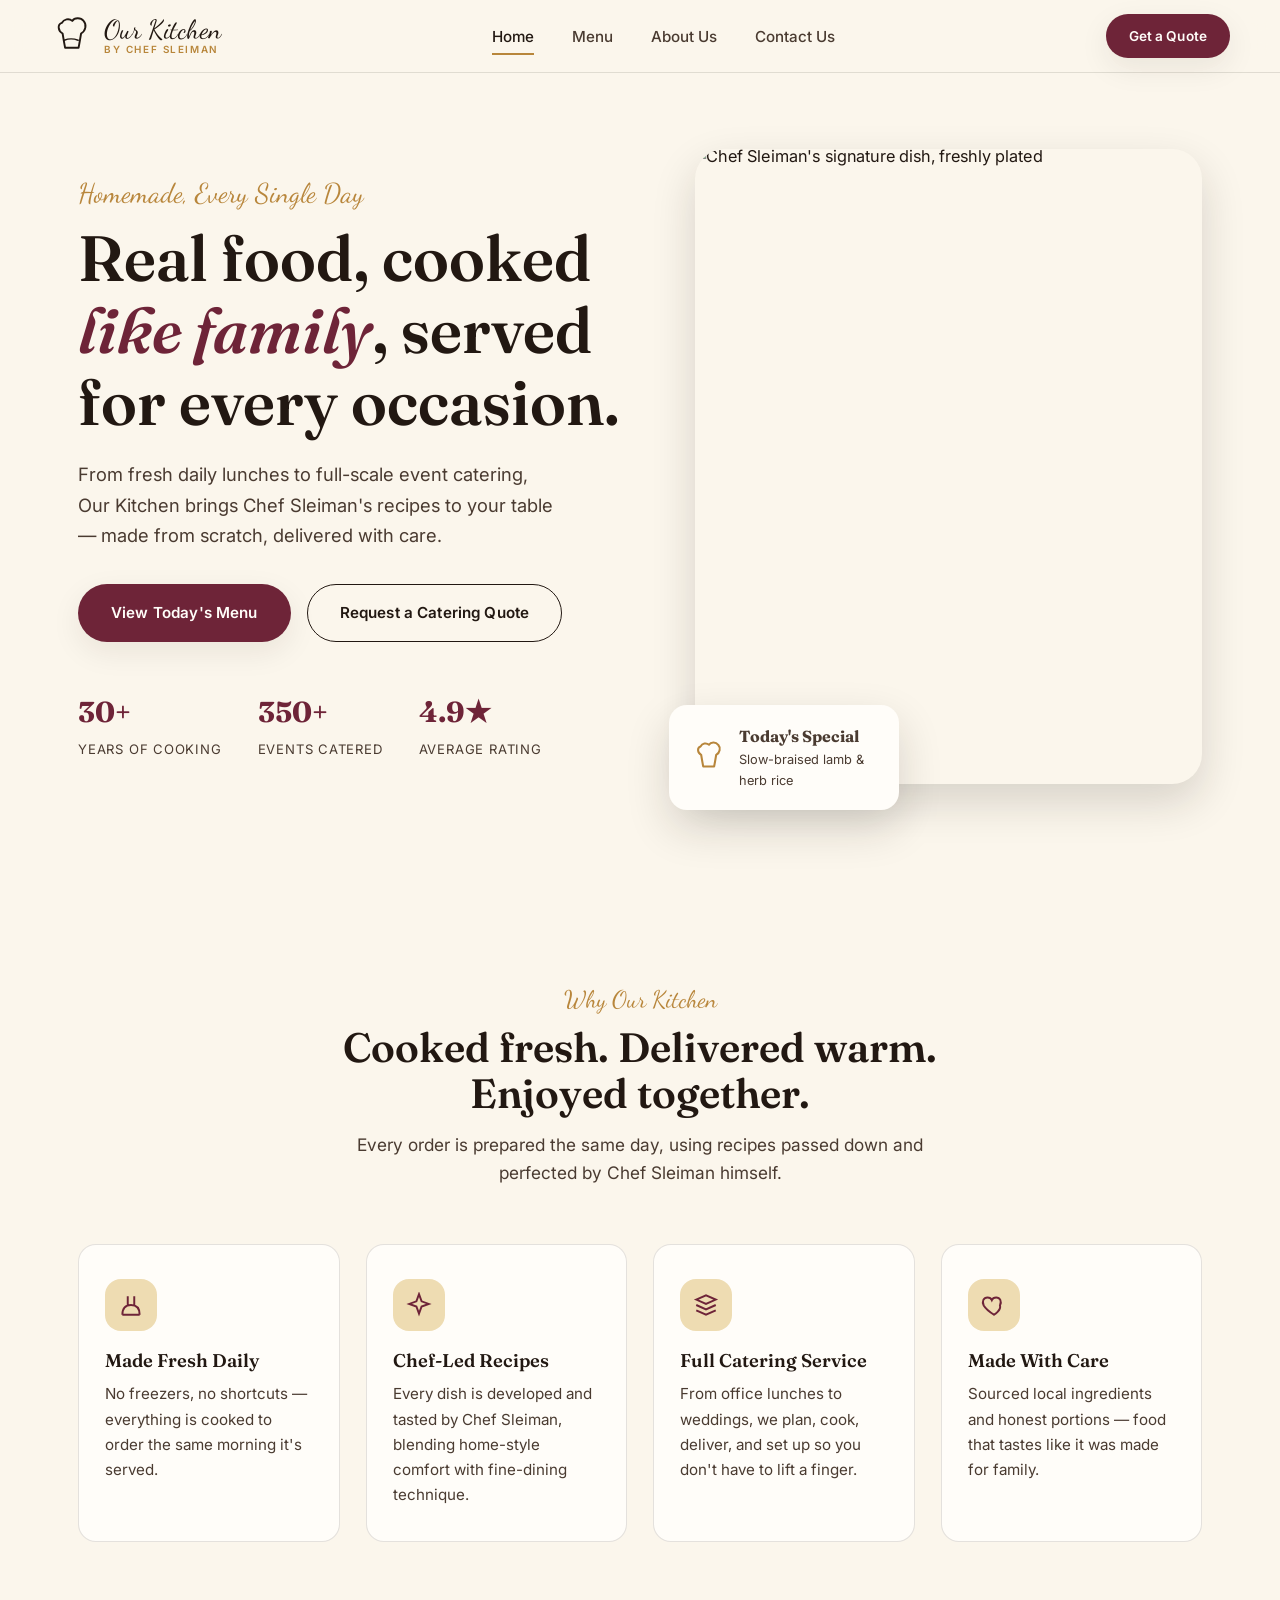
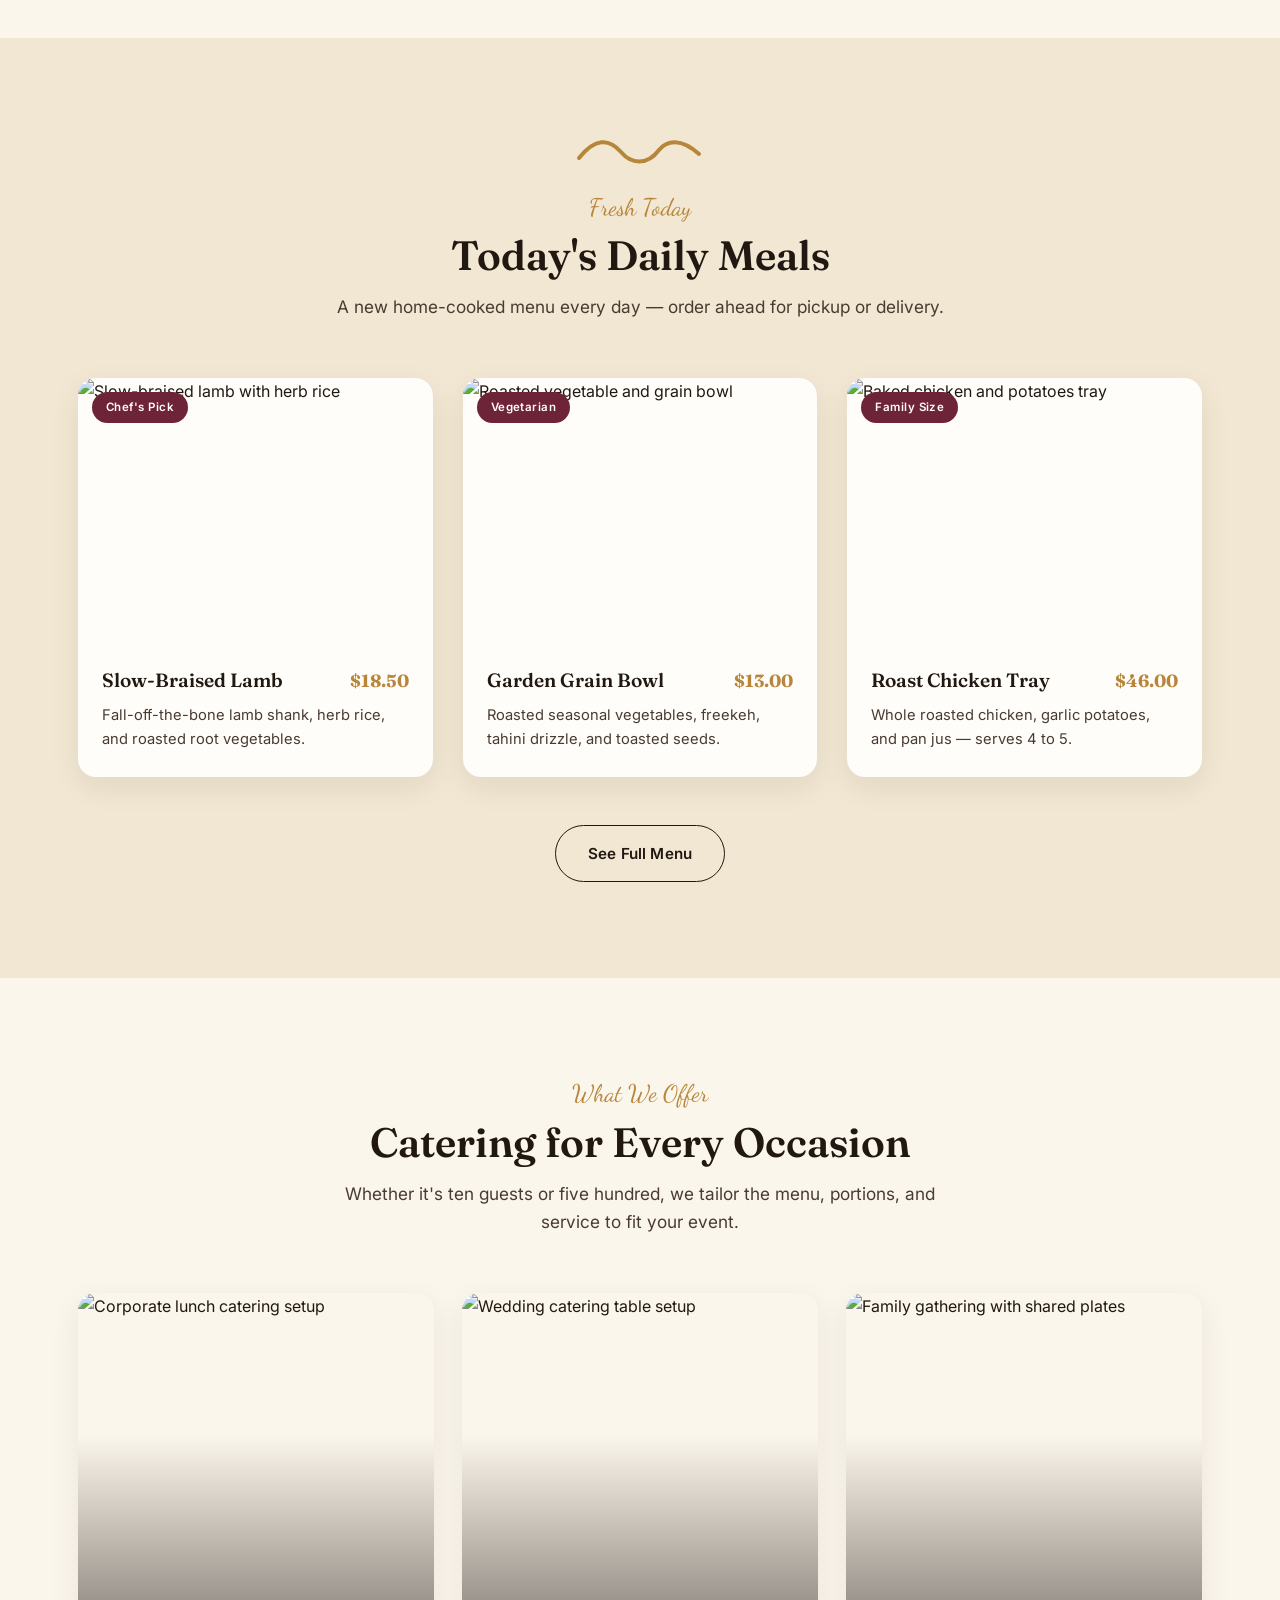
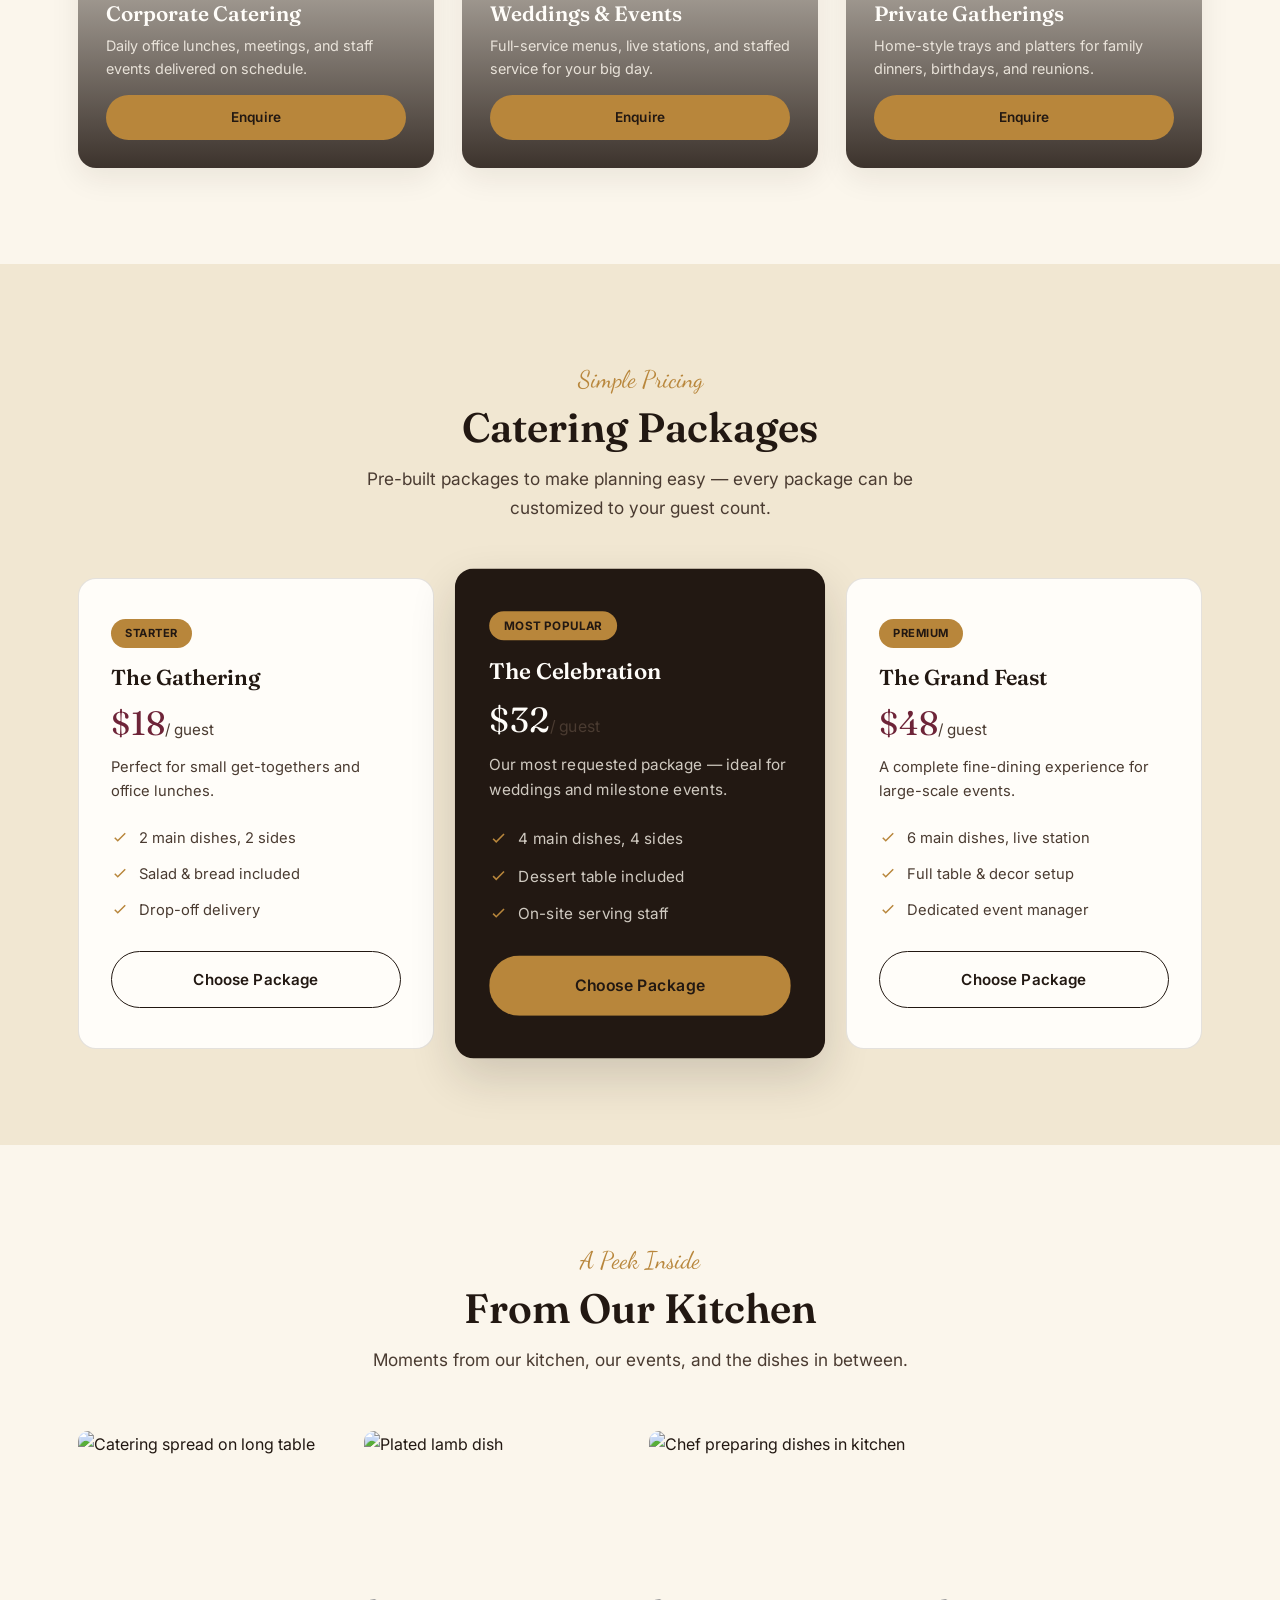
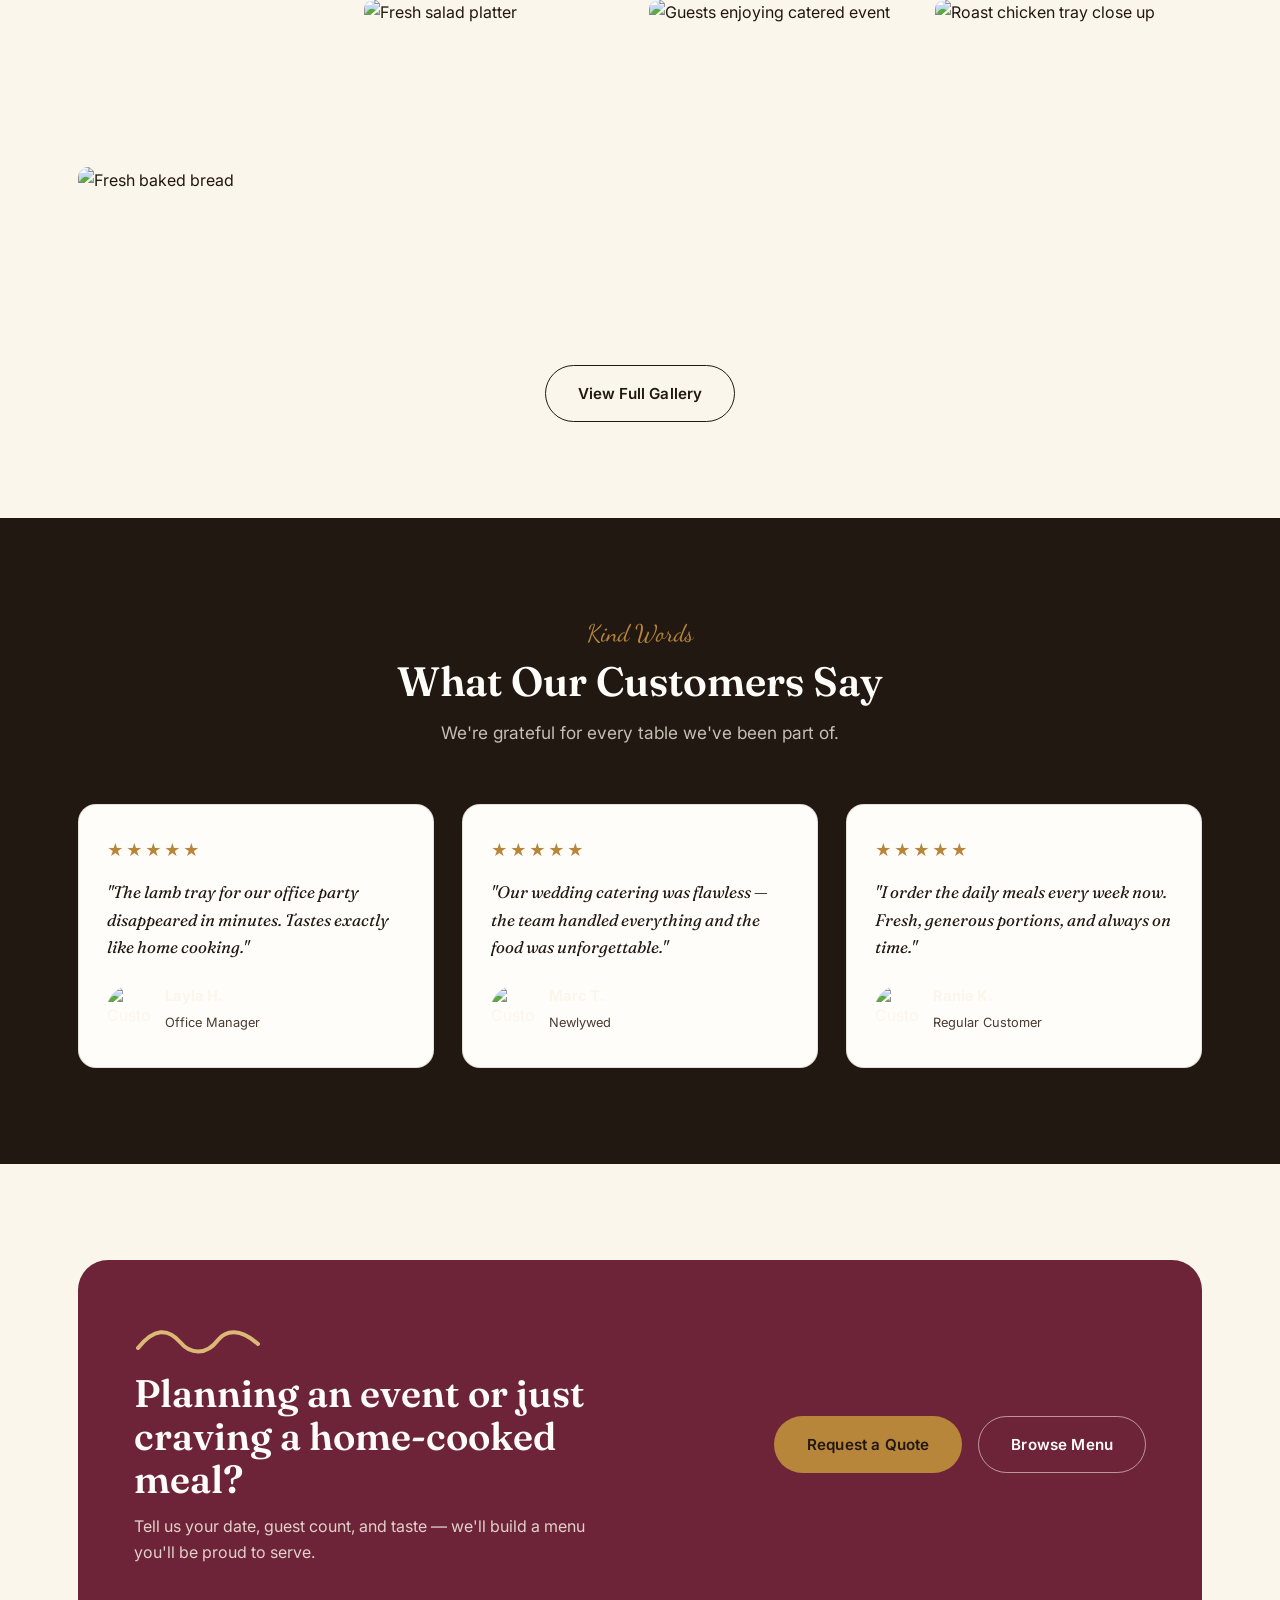
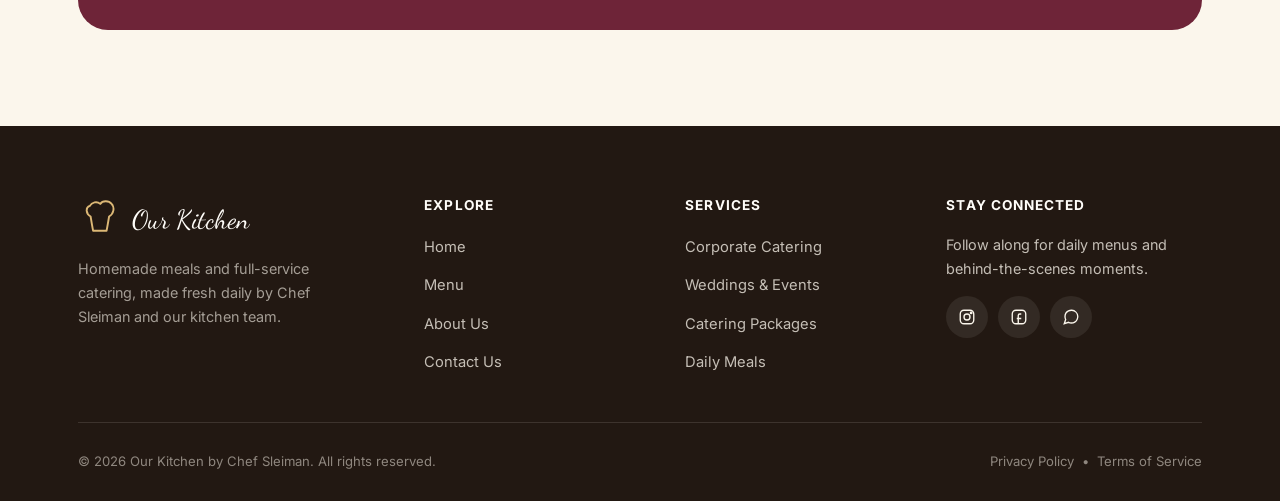
==== commit 313b3be9: "Fix Merge conflict" ====
--- a/index.html
+++ b/index.html
@@ -54,20 +54,15 @@
         <a href="contact.html" class="btn btn-outline">Request a Catering Quote</a>
       </div>
       <div class="hero-stats fade-up d4">
-<<<<<<< HEAD
-        <div class="hero-stat"><strong>7+</strong><span>Years of Cooking</span></div>
-        <div class="hero-stat"><strong>50+</strong><span>Events Catered</span></div>
-=======
         <div class="hero-stat"><strong>30+</strong><span>Years of Cooking</span></div>
         <div class="hero-stat"><strong>350+</strong><span>Events Catered</span></div>
->>>>>>> bffce47aa4cdb110f7a0cd41278da6b9e956a4cf
         <div class="hero-stat"><strong>4.9★</strong><span>Average Rating</span></div>
       </div>
     </div>
 
     <div class="hero-visual fade-up d2">
       <div class="frame">
-        <img src="./assets/picture/index/image1.avif" alt="Chef Sleiman's signature dish, freshly plated">
+        <img src="https://images.unsplash.com/photo-1547573854-74d2a71d0826?auto=format&fit=crop&w=900&q=80" alt="Chef Sleiman's signature dish, freshly plated">
       </div>
       <div class="hero-badge">
         <svg class="swirl-mini" viewBox="0 0 100 90" fill="none" xmlns="http://www.w3.org/2000/svg" aria-hidden="true">
@@ -127,7 +122,7 @@
       <div class="meal-card reveal">
         <div class="thumb">
           <span class="meal-tag">Chef's Pick</span>
-          <img src="./assets/picture/index/image2.avif" alt="Slow-braised lamb with herb rice">
+          <img src="https://images.unsplash.com/photo-1600891964599-f61ba0e24092?auto=format&fit=crop&w=700&q=80" alt="Slow-braised lamb with herb rice">
         </div>
         <div class="meal-body">
           <div class="row"><h3>Slow-Braised Lamb</h3><span class="meal-price">$18.50</span></div>
@@ -137,7 +132,7 @@
       <div class="meal-card reveal">
         <div class="thumb">
           <span class="meal-tag">Vegetarian</span>
-          <img src="./assets/picture/index/image3.avif" alt="Roasted vegetable and grain bowl">
+          <img src="https://images.unsplash.com/photo-1512621776951-a57141f2eefd?auto=format&fit=crop&w=700&q=80" alt="Roasted vegetable and grain bowl">
         </div>
         <div class="meal-body">
           <div class="row"><h3>Garden Grain Bowl</h3><span class="meal-price">$13.00</span></div>
@@ -147,7 +142,7 @@
       <div class="meal-card reveal">
         <div class="thumb">
           <span class="meal-tag">Family Size</span>
-          <img src="./assets/picture/index/image4.avif" alt="Baked chicken and potatoes tray">
+          <img src="https://images.unsplash.com/photo-1504674900247-0877df9cc836?auto=format&fit=crop&w=700&q=80" alt="Baked chicken and potatoes tray">
         </div>
         <div class="meal-body">
           <div class="row"><h3>Roast Chicken Tray</h3><span class="meal-price">$46.00</span></div>
@@ -172,7 +167,7 @@
 
     <div class="services-grid">
       <div class="service-card reveal">
-        <img src="./assets/picture/index/image5.avif" alt="Corporate lunch catering setup">
+        <img src="https://images.unsplash.com/photo-1519225421980-715cb0215aed?auto=format&fit=crop&w=700&q=80" alt="Corporate lunch catering setup">
         <div class="service-overlay">
           <h3>Corporate Catering</h3>
           <p>Daily office lunches, meetings, and staff events delivered on schedule.</p>
@@ -180,7 +175,7 @@
         </div>
       </div>
       <div class="service-card reveal">
-        <img src="./assets/picture/index/image6.avif" alt="Wedding catering table setup">
+        <img src="https://images.unsplash.com/photo-1464366400600-7168b8af9bc3?auto=format&fit=crop&w=700&q=80" alt="Wedding catering table setup">
         <div class="service-overlay">
           <h3>Weddings &amp; Events</h3>
           <p>Full-service menus, live stations, and staffed service for your big day.</p>
@@ -188,7 +183,7 @@
         </div>
       </div>
       <div class="service-card reveal">
-        <img src="./assets/picture/index/image7.avif" alt="Family gathering with shared plates">
+        <img src="https://images.unsplash.com/photo-1414235077428-338989a2e8c0?auto=format&fit=crop&w=700&q=80" alt="Family gathering with shared plates">
         <div class="service-overlay">
           <h3>Private Gatherings</h3>
           <p>Home-style trays and platters for family dinners, birthdays, and reunions.</p>
@@ -261,13 +256,13 @@
     </div>
 
     <div class="gallery-grid reveal">
-      <a href="#" class="g-tall"><img src="./assets/picture/index/image8.avif" alt="Catering spread on long table"></a>
-      <a href="#"><img src="./assets/picture/index/image9.avif" alt="Plated lamb dish"></a>
-      <a href="#" class="g-wide"><img src="./assets/picture/index/image10.avif" alt="Chef preparing dishes in kitchen"></a>
-      <a href="#"><img src="./assets/picture/index/image11.avif" alt="Fresh salad platter"></a>
-      <a href="#"><img src="./assets/picture/index/image12.avif" alt="Guests enjoying catered event"></a>
-      <a href="#" class="g-tall"><img src="./assets/picture/index/image13.avif" alt="Roast chicken tray close up"></a>
-      <a href="#"><img src="./assets/picture/index/image14.avif" alt="Fresh baked bread"></a>
+      <a href="#" class="g-tall"><img src="https://images.unsplash.com/photo-1414235077428-338989a2e8c0?auto=format&fit=crop&w=500&q=80" alt="Catering spread on long table"></a>
+      <a href="#"><img src="https://images.unsplash.com/photo-1600891964599-f61ba0e24092?auto=format&fit=crop&w=500&q=80" alt="Plated lamb dish"></a>
+      <a href="#" class="g-wide"><img src="https://images.unsplash.com/photo-1555939594-58d7cb561ad1?auto=format&fit=crop&w=700&q=80" alt="Chef preparing dishes in kitchen"></a>
+      <a href="#"><img src="https://images.unsplash.com/photo-1467003909585-2f8a72700288?auto=format&fit=crop&w=500&q=80" alt="Fresh salad platter"></a>
+      <a href="#"><img src="https://images.unsplash.com/photo-1414235077428-338989a2e8c0?auto=format&fit=crop&w=500&q=80" alt="Guests enjoying catered event"></a>
+      <a href="#" class="g-tall"><img src="https://images.unsplash.com/photo-1504674900247-0877df9cc836?auto=format&fit=crop&w=500&q=80" alt="Roast chicken tray close up"></a>
+      <a href="#"><img src="https://images.unsplash.com/photo-1476224203421-9ac39bcb3327?auto=format&fit=crop&w=500&q=80" alt="Fresh baked bread"></a>
     </div>
     <div class="center mt-lg reveal">
       <a href="about.html#gallery" class="btn btn-outline">View Full Gallery</a>
@@ -289,7 +284,7 @@
         <div class="stars">★★★★★</div>
         <p class="quote">"The lamb tray for our office party disappeared in minutes. Tastes exactly like home cooking."</p>
         <div class="testimonial-person">
-          <img src="./assets/picture/index/image15.avif" alt="Customer portrait">
+          <img src="https://images.unsplash.com/photo-1544005313-94ddf0286df2?auto=format&fit=crop&w=100&q=80" alt="Customer portrait">
           <div><strong>Layla H.</strong><span>Office Manager</span></div>
         </div>
       </div>
@@ -297,7 +292,7 @@
         <div class="stars">★★★★★</div>
         <p class="quote">"Our wedding catering was flawless — the team handled everything and the food was unforgettable."</p>
         <div class="testimonial-person">
-          <img src="./assets/picture/index/image16.avif" alt="Customer portrait">
+          <img src="https://images.unsplash.com/photo-1519085360753-af0119f7cbe7?auto=format&fit=crop&w=100&q=80" alt="Customer portrait">
           <div><strong>Marc T.</strong><span>Newlywed</span></div>
         </div>
       </div>
@@ -305,7 +300,7 @@
         <div class="stars">★★★★★</div>
         <p class="quote">"I order the daily meals every week now. Fresh, generous portions, and always on time."</p>
         <div class="testimonial-person">
-          <img src="./assets/picture/index/image17.avif" alt="Customer portrait">
+          <img src="https://images.unsplash.com/photo-1573497019940-1c28c88b4f3e?auto=format&fit=crop&w=100&q=80" alt="Customer portrait">
           <div><strong>Rania K.</strong><span>Regular Customer</span></div>
         </div>
       </div>
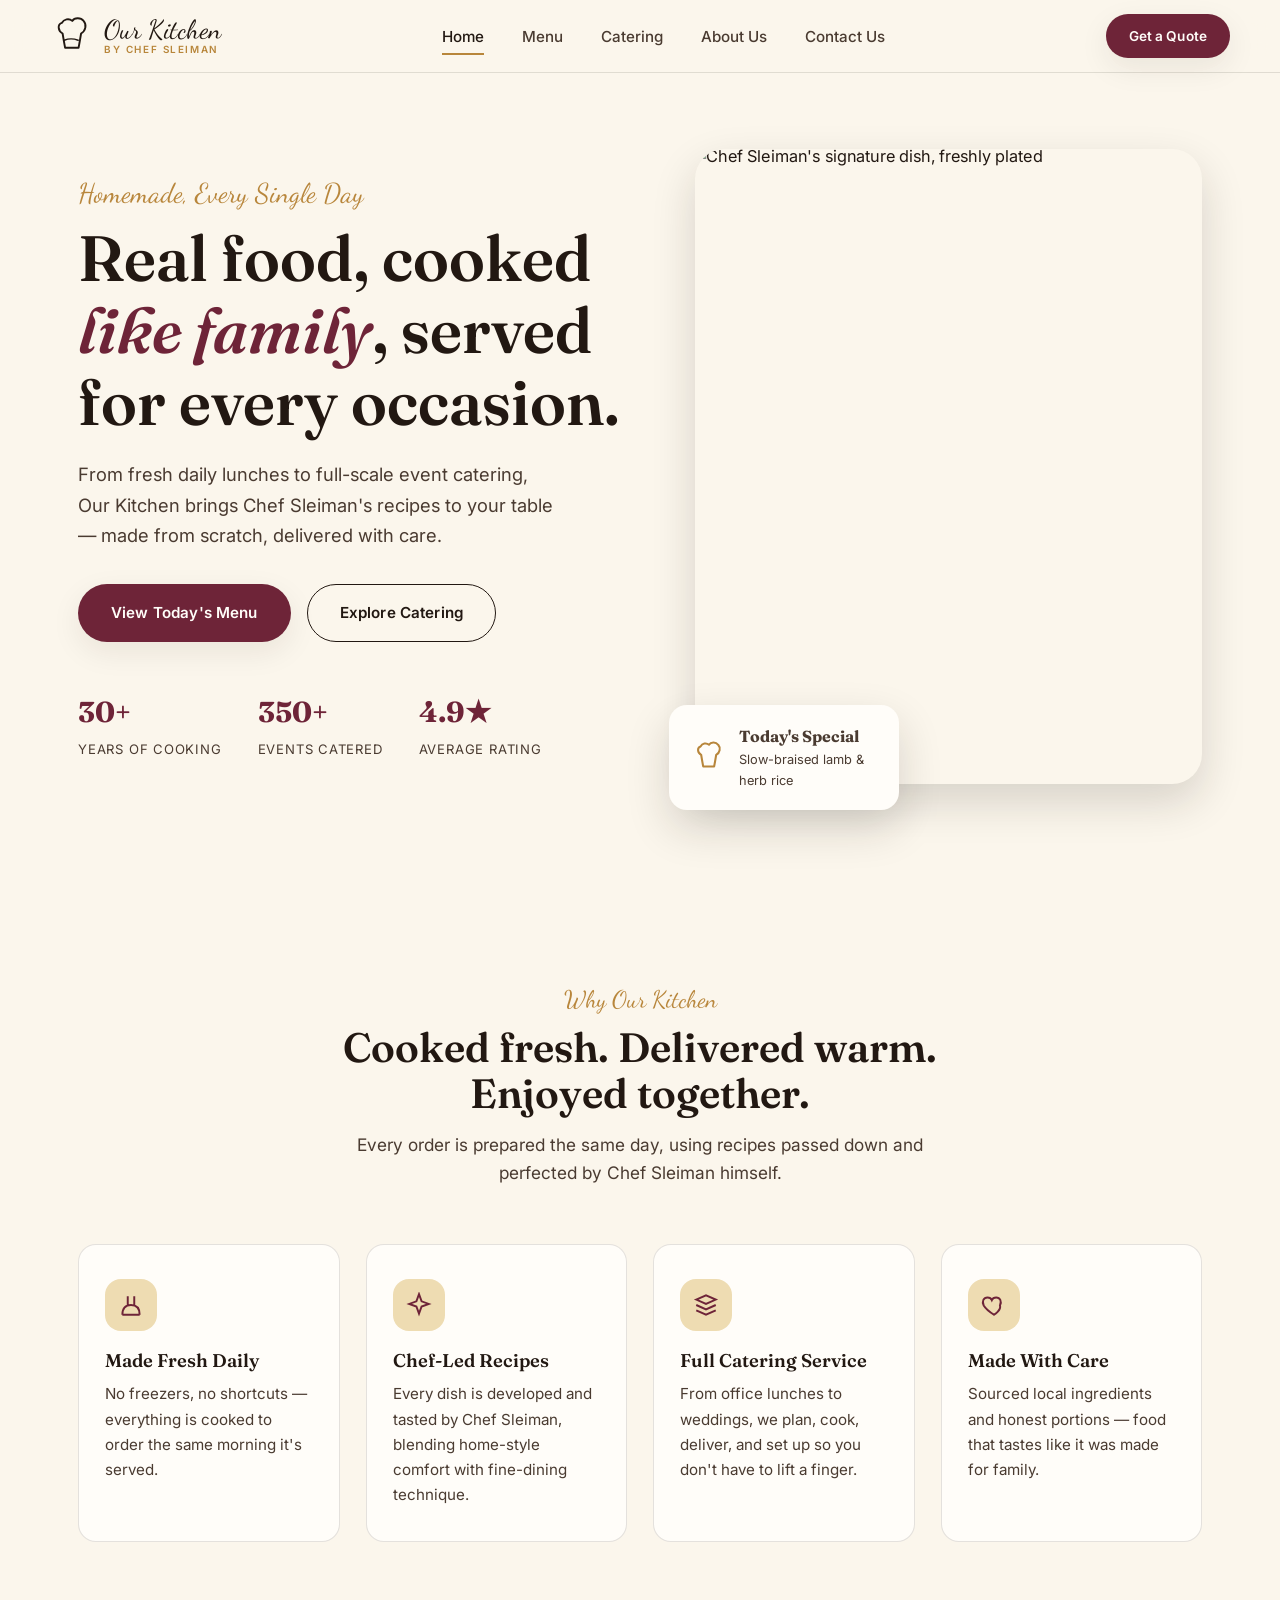
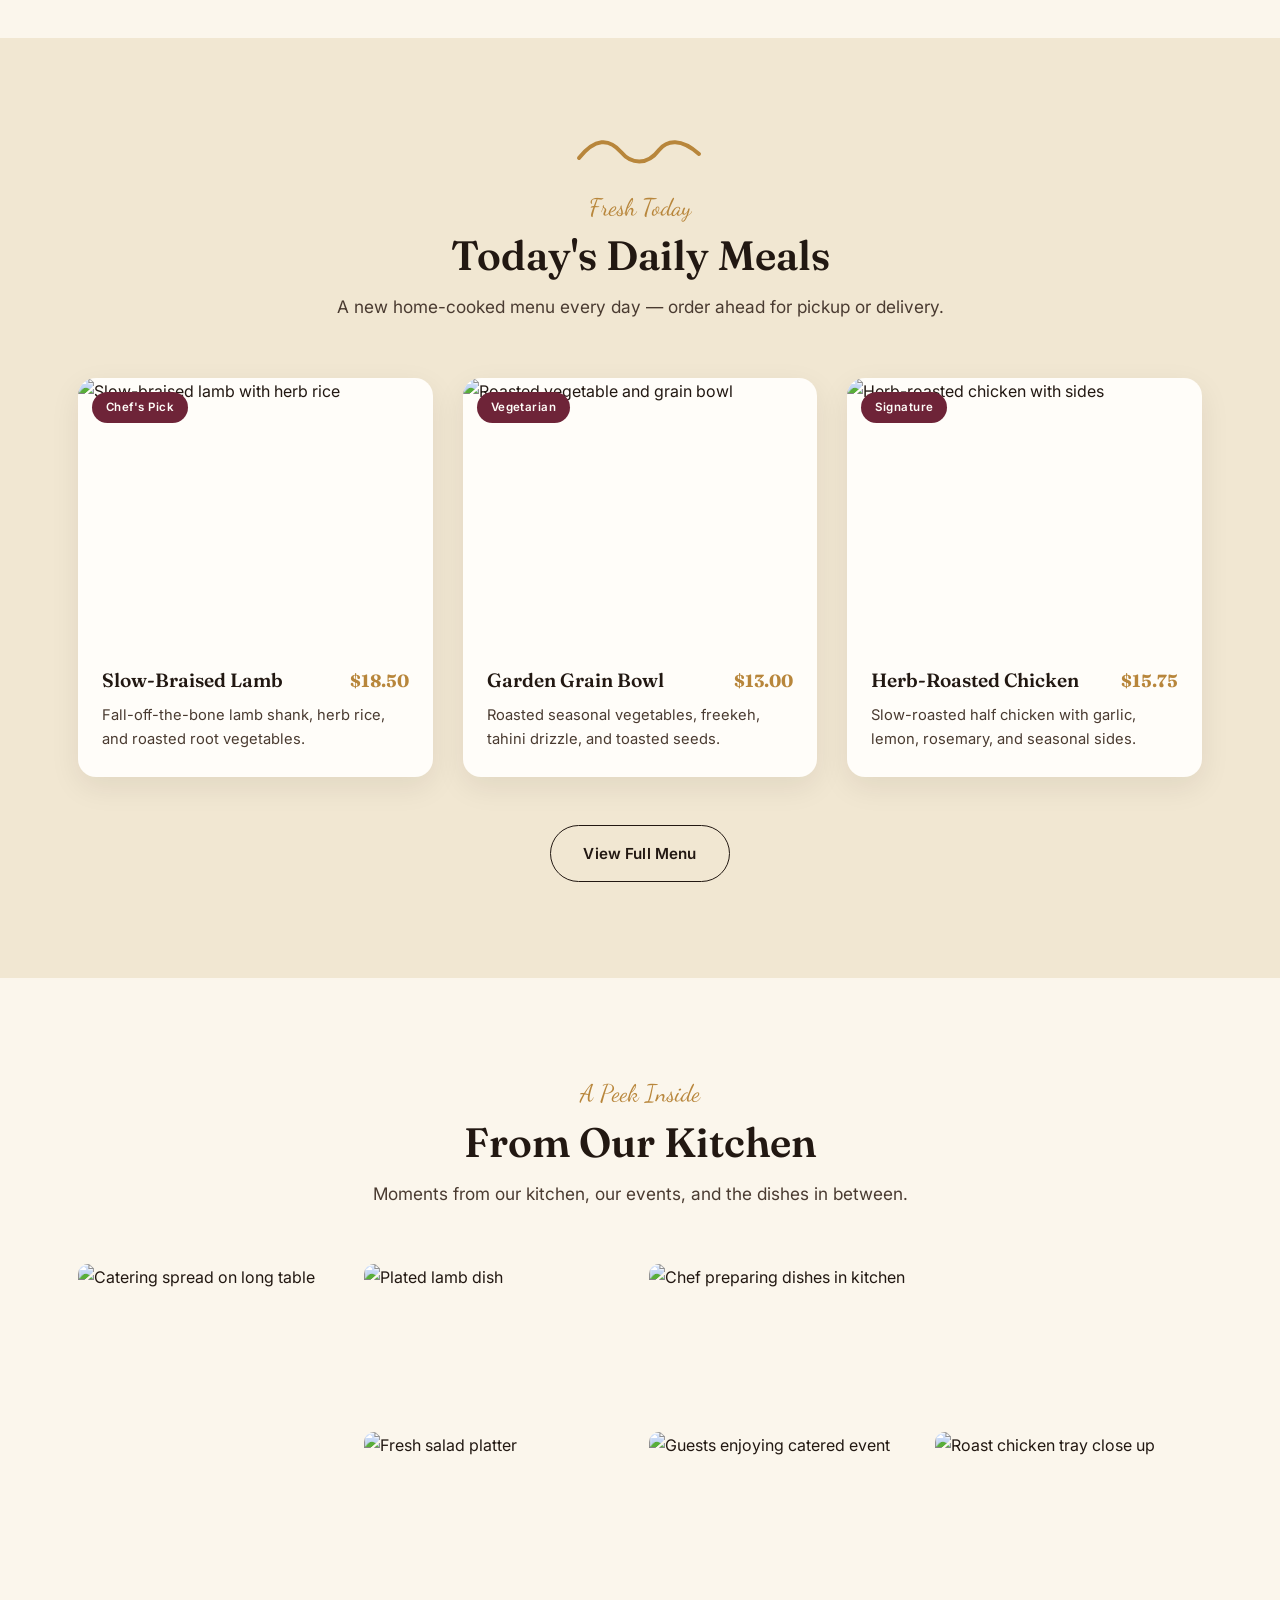
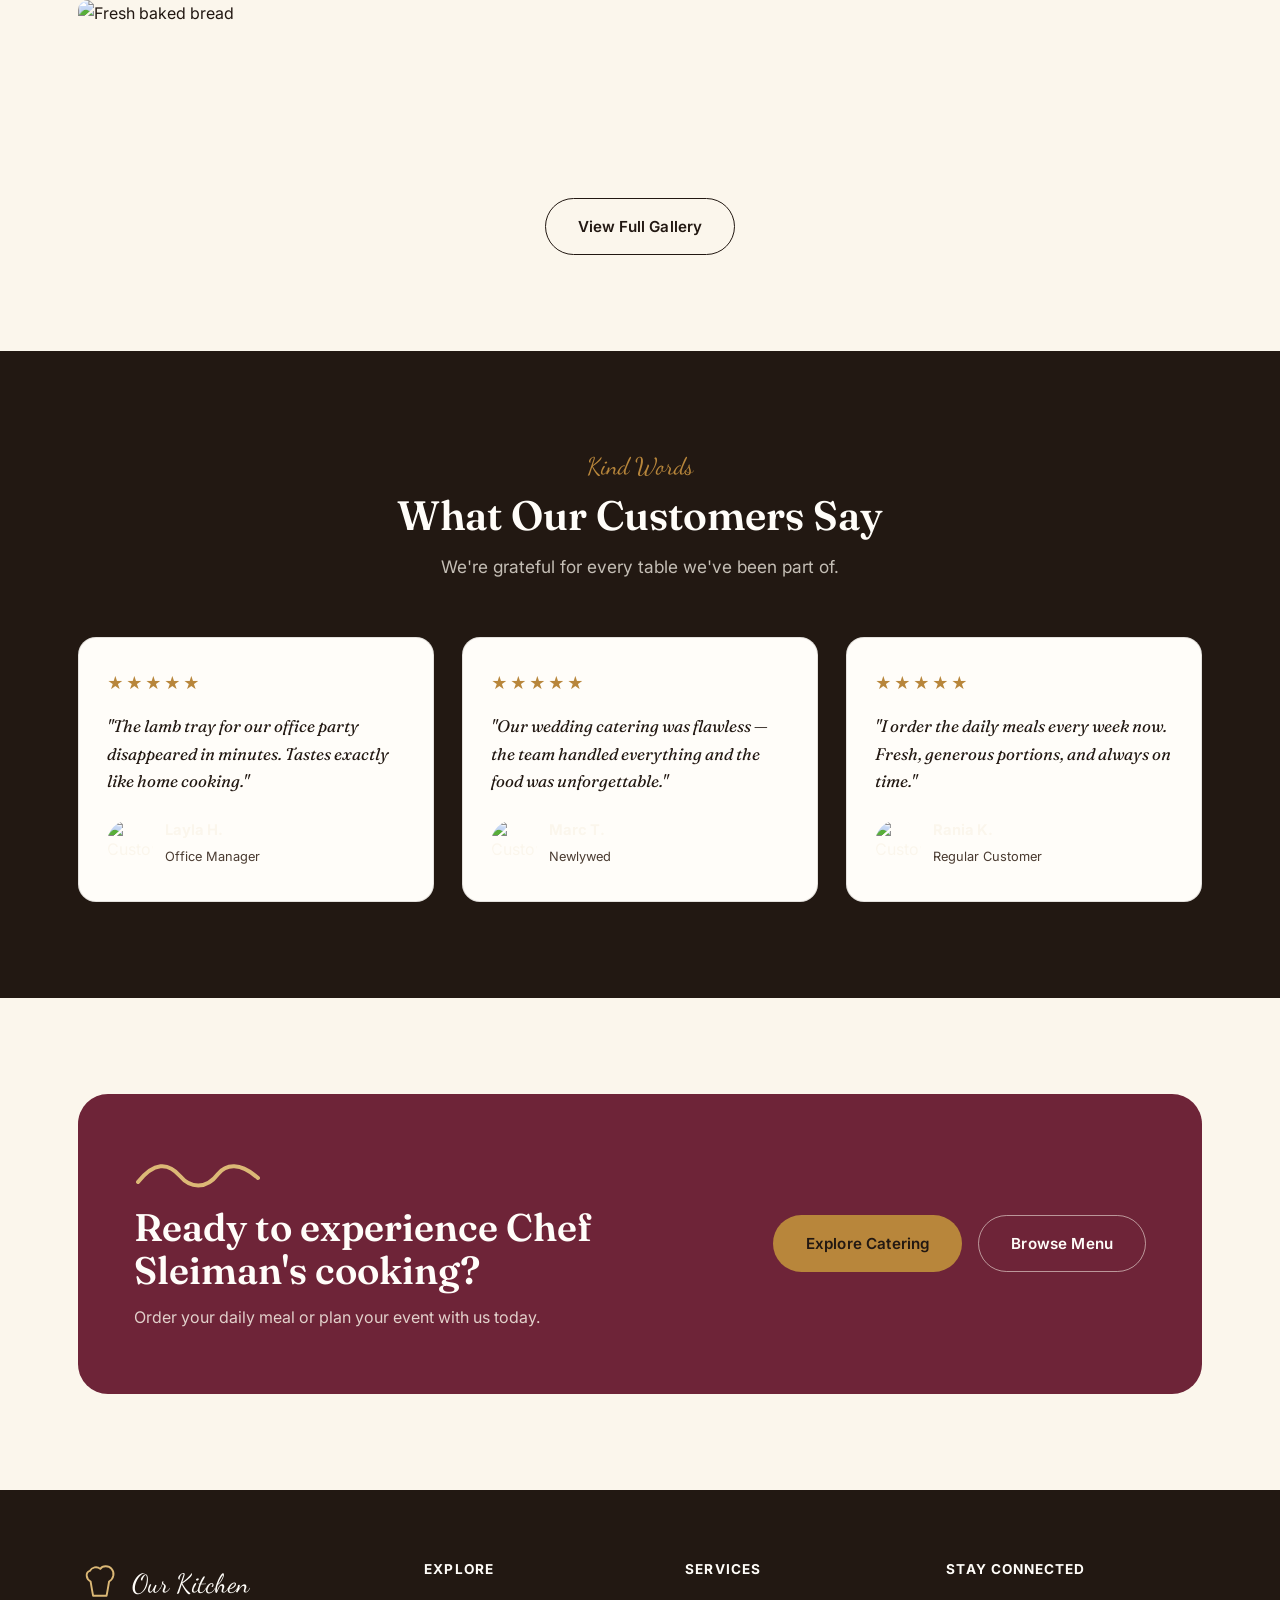
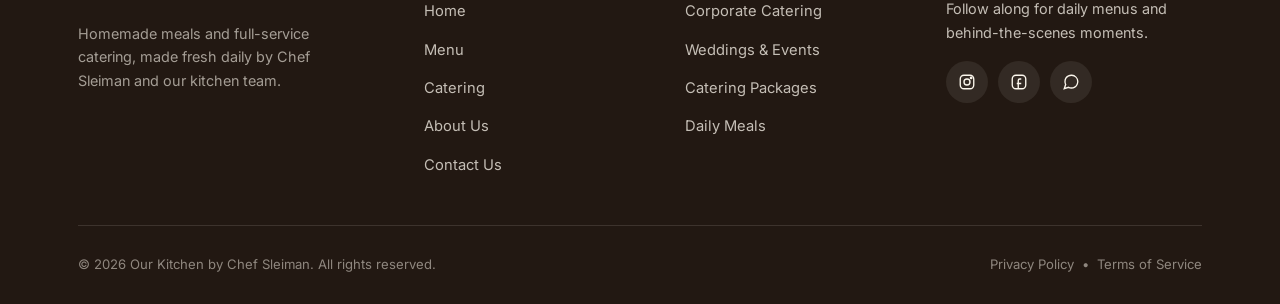
==== commit 9229f381: "Added catering page" ====
--- a/index.html
+++ b/index.html
@@ -29,6 +29,7 @@
     <nav class="nav-links" id="navLinks">
       <a href="index.html" class="is-active">Home</a>
       <a href="menu.html">Menu</a>
+      <a href="catering.html">Catering</a>
       <a href="about.html">About Us</a>
       <a href="contact.html">Contact Us</a>
     </nav>
@@ -51,7 +52,7 @@
       <p class="lede fade-up d2">From fresh daily lunches to full-scale event catering, Our Kitchen brings Chef Sleiman's recipes to your table — made from scratch, delivered with care.</p>
       <div class="hero-actions fade-up d3">
         <a href="menu.html" class="btn btn-primary">View Today's Menu</a>
-        <a href="contact.html" class="btn btn-outline">Request a Catering Quote</a>
+        <a href="catering.html" class="btn btn-outline">Explore Catering</a>
       </div>
       <div class="hero-stats fade-up d4">
         <div class="hero-stat"><strong>30+</strong><span>Years of Cooking</span></div>
@@ -141,107 +142,17 @@
       </div>
       <div class="meal-card reveal">
         <div class="thumb">
-          <span class="meal-tag">Family Size</span>
-          <img src="https://images.unsplash.com/photo-1504674900247-0877df9cc836?auto=format&fit=crop&w=700&q=80" alt="Baked chicken and potatoes tray">
+          <span class="meal-tag">Signature</span>
+          <img src="https://images.unsplash.com/photo-1585521537063-6f3f1b912d25?auto=format&fit=crop&w=700&q=80" alt="Herb-roasted chicken with sides">
         </div>
         <div class="meal-body">
-          <div class="row"><h3>Roast Chicken Tray</h3><span class="meal-price">$46.00</span></div>
-          <p>Whole roasted chicken, garlic potatoes, and pan jus — serves 4 to 5.</p>
+          <div class="row"><h3>Herb-Roasted Chicken</h3><span class="meal-price">$15.75</span></div>
+          <p>Slow-roasted half chicken with garlic, lemon, rosemary, and seasonal sides.</p>
         </div>
       </div>
     </div>
     <div class="center mt-lg reveal">
-      <a href="menu.html" class="btn btn-outline">See Full Menu</a>
-    </div>
-  </div>
-</section>
-
-<!-- ========================= CATERING SERVICES ========================= -->
-<section class="section" id="services">
-  <div class="container">
-    <div class="section-head reveal">
-      <span class="eyebrow">What We Offer</span>
-      <h2>Catering for Every Occasion</h2>
-      <p>Whether it's ten guests or five hundred, we tailor the menu, portions, and service to fit your event.</p>
-    </div>
-
-    <div class="services-grid">
-      <div class="service-card reveal">
-        <img src="https://images.unsplash.com/photo-1519225421980-715cb0215aed?auto=format&fit=crop&w=700&q=80" alt="Corporate lunch catering setup">
-        <div class="service-overlay">
-          <h3>Corporate Catering</h3>
-          <p>Daily office lunches, meetings, and staff events delivered on schedule.</p>
-          <a href="contact.html" class="btn btn-gold btn-sm">Enquire</a>
-        </div>
-      </div>
-      <div class="service-card reveal">
-        <img src="https://images.unsplash.com/photo-1464366400600-7168b8af9bc3?auto=format&fit=crop&w=700&q=80" alt="Wedding catering table setup">
-        <div class="service-overlay">
-          <h3>Weddings &amp; Events</h3>
-          <p>Full-service menus, live stations, and staffed service for your big day.</p>
-          <a href="contact.html" class="btn btn-gold btn-sm">Enquire</a>
-        </div>
-      </div>
-      <div class="service-card reveal">
-        <img src="https://images.unsplash.com/photo-1414235077428-338989a2e8c0?auto=format&fit=crop&w=700&q=80" alt="Family gathering with shared plates">
-        <div class="service-overlay">
-          <h3>Private Gatherings</h3>
-          <p>Home-style trays and platters for family dinners, birthdays, and reunions.</p>
-          <a href="contact.html" class="btn btn-gold btn-sm">Enquire</a>
-        </div>
-      </div>
-    </div>
-  </div>
-</section>
-
-<!-- ========================= CATERING PACKAGES ========================= -->
-<section class="section section--cream-dark" id="packages">
-  <div class="container">
-    <div class="section-head reveal">
-      <span class="eyebrow">Simple Pricing</span>
-      <h2>Catering Packages</h2>
-      <p>Pre-built packages to make planning easy — every package can be customized to your guest count.</p>
-    </div>
-
-    <div class="package-grid">
-      <div class="package-card reveal">
-        <span class="package-badge">Starter</span>
-        <h3>The Gathering</h3>
-        <p class="package-price">$18<span>/ guest</span></p>
-        <p class="package-desc">Perfect for small get-togethers and office lunches.</p>
-        <ul>
-          <li><svg viewBox="0 0 24 24" fill="none" stroke="currentColor" stroke-width="2"><path d="M5 13l4 4L19 7"/></svg>2 main dishes, 2 sides</li>
-          <li><svg viewBox="0 0 24 24" fill="none" stroke="currentColor" stroke-width="2"><path d="M5 13l4 4L19 7"/></svg>Salad &amp; bread included</li>
-          <li><svg viewBox="0 0 24 24" fill="none" stroke="currentColor" stroke-width="2"><path d="M5 13l4 4L19 7"/></svg>Drop-off delivery</li>
-        </ul>
-        <a href="contact.html" class="btn btn-outline">Choose Package</a>
-      </div>
-
-      <div class="package-card is-featured reveal">
-        <span class="package-badge">Most Popular</span>
-        <h3>The Celebration</h3>
-        <p class="package-price">$32<span>/ guest</span></p>
-        <p class="package-desc">Our most requested package — ideal for weddings and milestone events.</p>
-        <ul>
-          <li><svg viewBox="0 0 24 24" fill="none" stroke="currentColor" stroke-width="2"><path d="M5 13l4 4L19 7"/></svg>4 main dishes, 4 sides</li>
-          <li><svg viewBox="0 0 24 24" fill="none" stroke="currentColor" stroke-width="2"><path d="M5 13l4 4L19 7"/></svg>Dessert table included</li>
-          <li><svg viewBox="0 0 24 24" fill="none" stroke="currentColor" stroke-width="2"><path d="M5 13l4 4L19 7"/></svg>On-site serving staff</li>
-        </ul>
-        <a href="contact.html" class="btn btn-gold">Choose Package</a>
-      </div>
-
-      <div class="package-card reveal">
-        <span class="package-badge">Premium</span>
-        <h3>The Grand Feast</h3>
-        <p class="package-price">$48<span>/ guest</span></p>
-        <p class="package-desc">A complete fine-dining experience for large-scale events.</p>
-        <ul>
-          <li><svg viewBox="0 0 24 24" fill="none" stroke="currentColor" stroke-width="2"><path d="M5 13l4 4L19 7"/></svg>6 main dishes, live station</li>
-          <li><svg viewBox="0 0 24 24" fill="none" stroke="currentColor" stroke-width="2"><path d="M5 13l4 4L19 7"/></svg>Full table &amp; decor setup</li>
-          <li><svg viewBox="0 0 24 24" fill="none" stroke="currentColor" stroke-width="2"><path d="M5 13l4 4L19 7"/></svg>Dedicated event manager</li>
-        </ul>
-        <a href="contact.html" class="btn btn-outline">Choose Package</a>
-      </div>
+      <a href="menu.html" class="btn btn-outline">View Full Menu</a>
     </div>
   </div>
 </section>
@@ -314,11 +225,11 @@
     <div class="cta-band reveal">
       <div>
         <svg class="swirl-divider" viewBox="0 0 130 34" fill="none" xmlns="http://www.w3.org/2000/svg" aria-hidden="true"><path d="M4 24C20 4 34 4 46 18c10 12 26 14 38-2 8-10 22-12 40 4"/></svg>
-        <h2>Planning an event or just craving a home-cooked meal?</h2>
-        <p>Tell us your date, guest count, and taste — we'll build a menu you'll be proud to serve.</p>
+        <h2>Ready to experience Chef Sleiman's cooking?</h2>
+        <p>Order your daily meal or plan your event with us today.</p>
       </div>
       <div class="cta-actions">
-        <a href="contact.html" class="btn btn-gold">Request a Quote</a>
+        <a href="catering.html" class="btn btn-gold">Explore Catering</a>
         <a href="menu.html" class="btn btn-outline">Browse Menu</a>
       </div>
     </div>
@@ -343,6 +254,7 @@
         <ul>
           <li><a href="index.html">Home</a></li>
           <li><a href="menu.html">Menu</a></li>
+          <li><a href="catering.html">Catering</a></li>
           <li><a href="about.html">About Us</a></li>
           <li><a href="contact.html">Contact Us</a></li>
         </ul>
@@ -350,9 +262,9 @@
       <div class="footer-col">
         <h4>Services</h4>
         <ul>
-          <li><a href="index.html#services">Corporate Catering</a></li>
-          <li><a href="index.html#services">Weddings &amp; Events</a></li>
-          <li><a href="index.html#packages">Catering Packages</a></li>
+          <li><a href="catering.html#corporate">Corporate Catering</a></li>
+          <li><a href="catering.html#weddings">Weddings &amp; Events</a></li>
+          <li><a href="catering.html#packages">Catering Packages</a></li>
           <li><a href="menu.html">Daily Meals</a></li>
         </ul>
       </div>
@@ -375,4 +287,4 @@
 
 <script src="script.js"></script>
 </body>
-</html>
+</html>
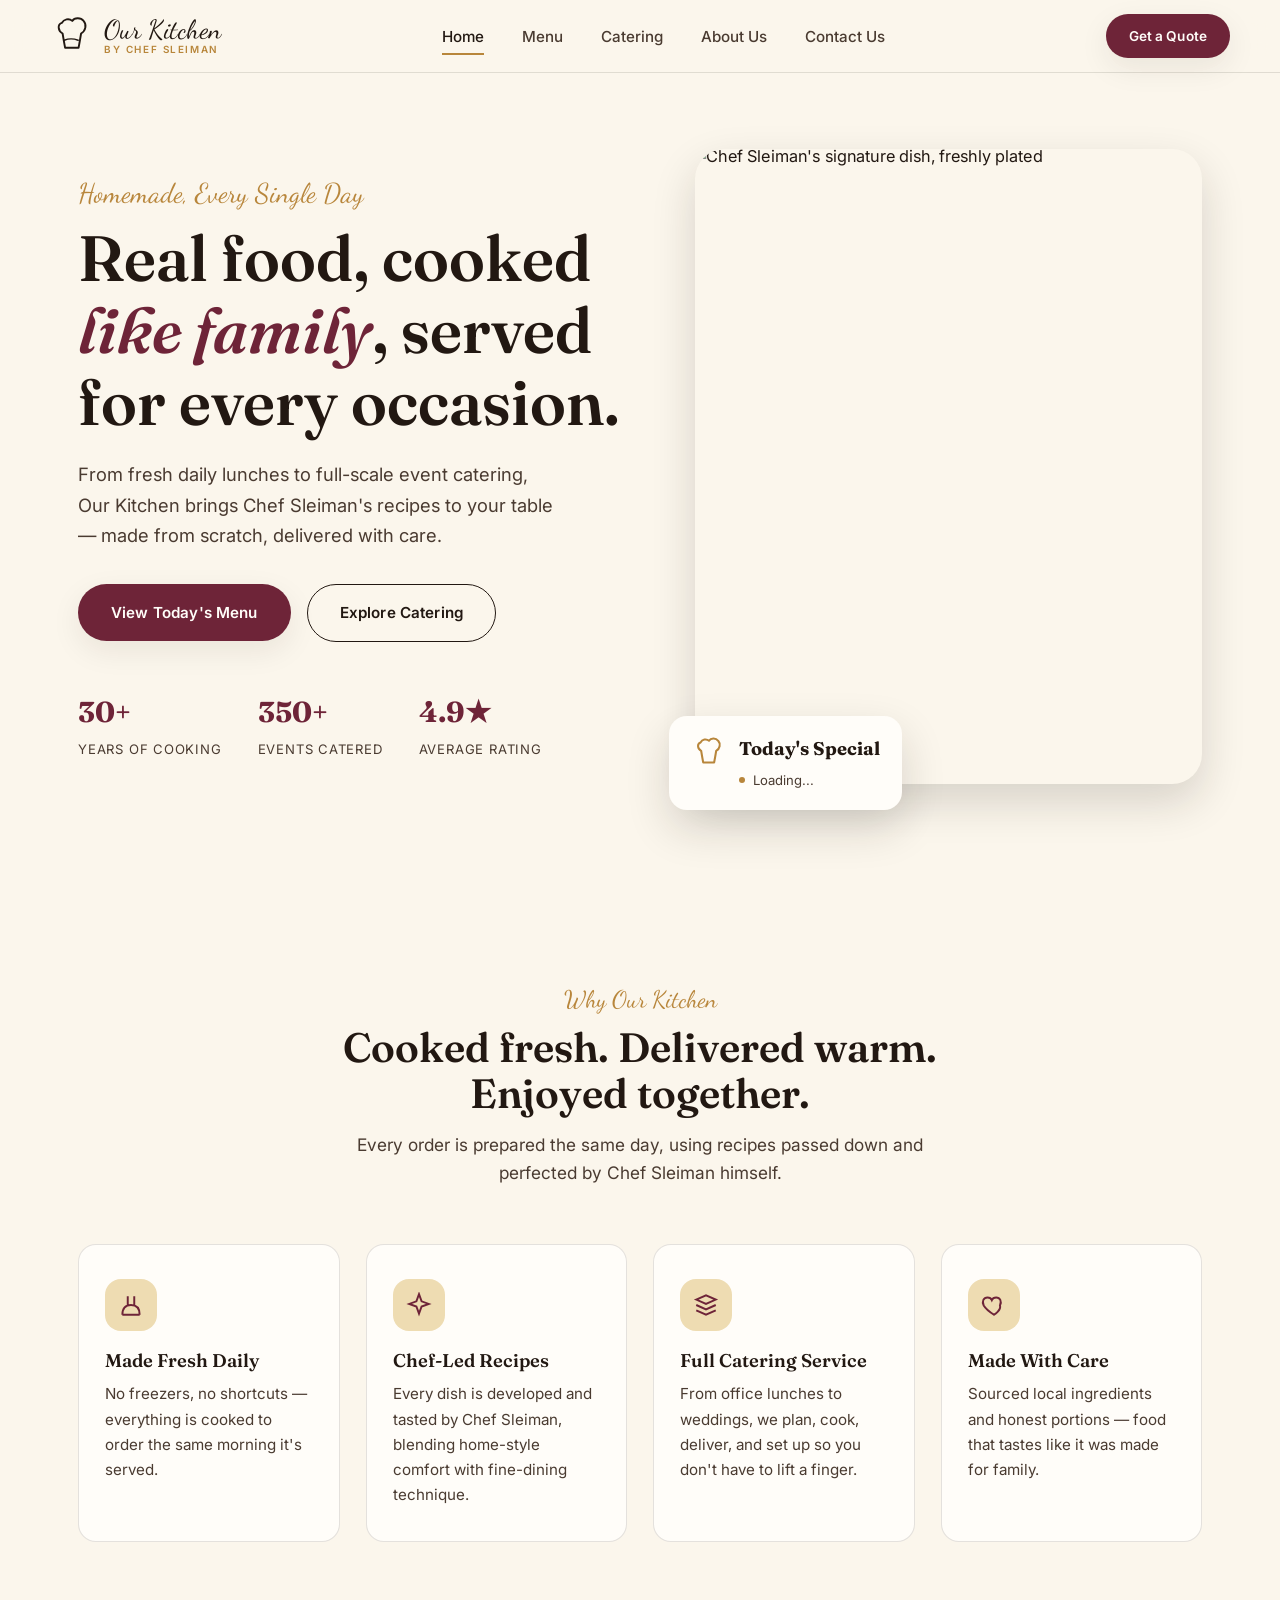
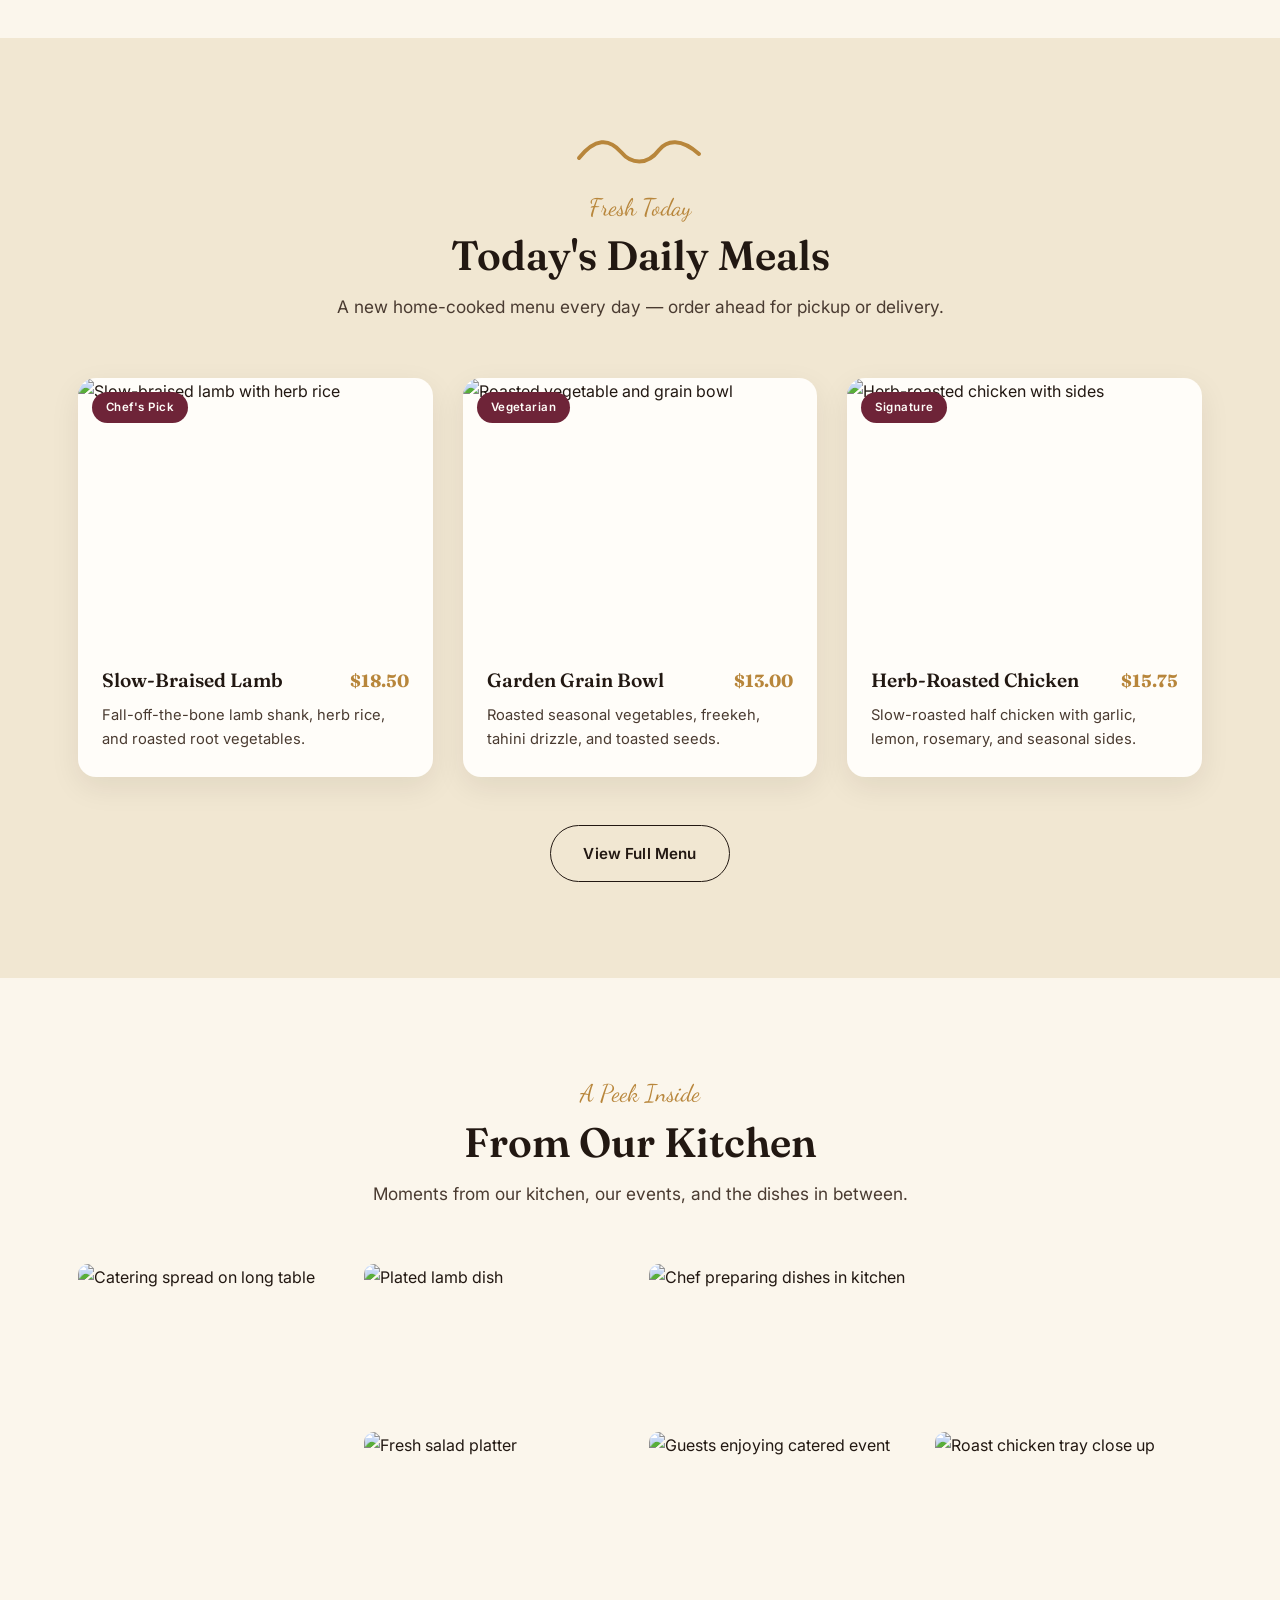
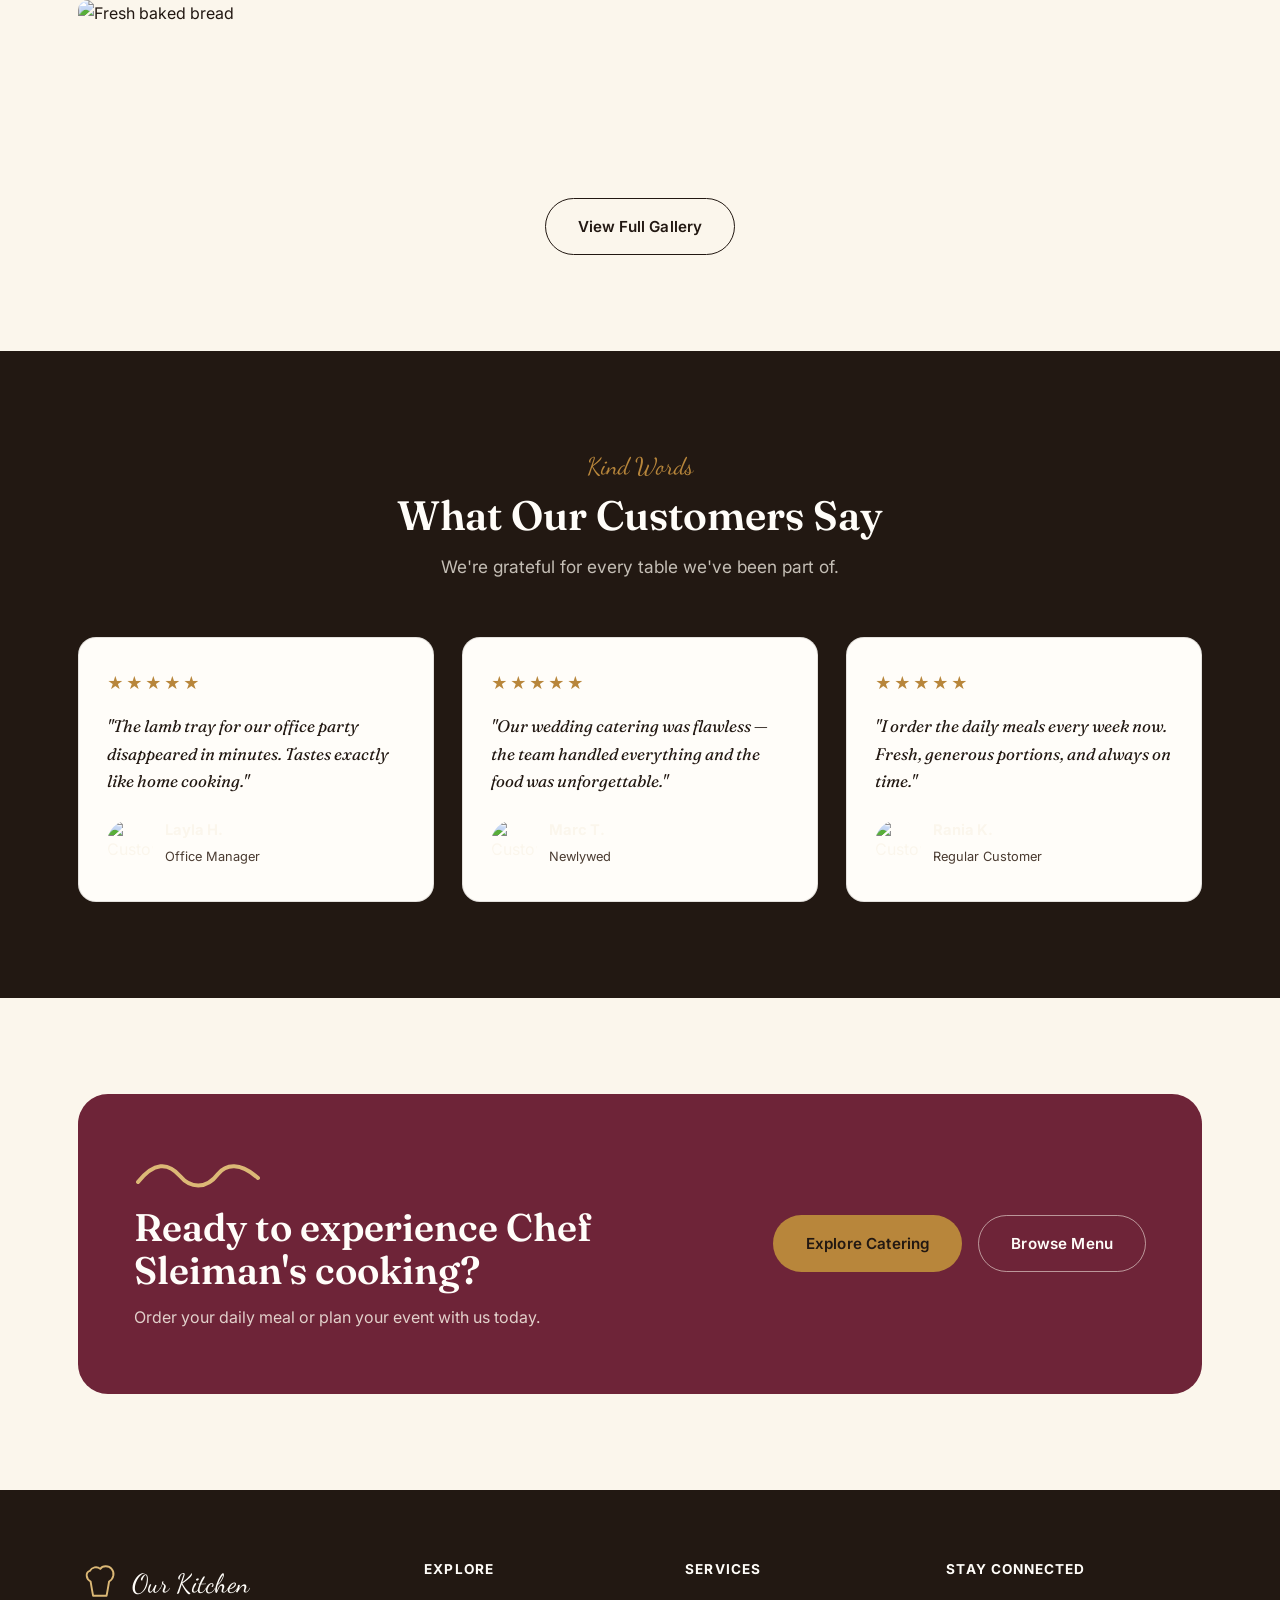
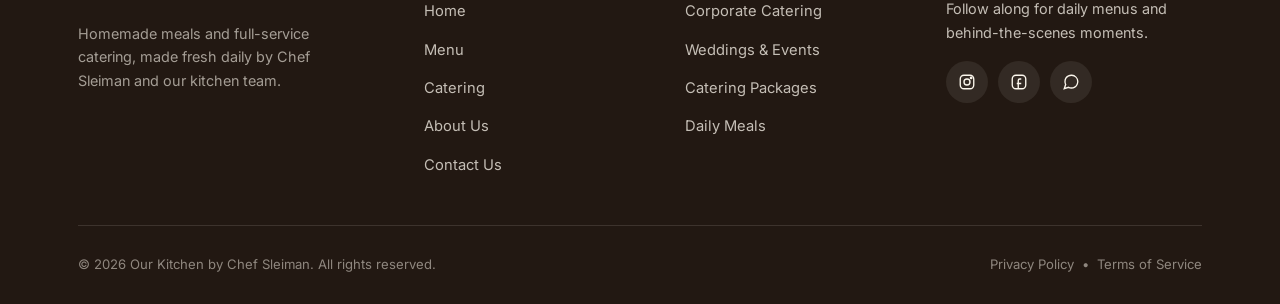
==== commit 8ddab81d: "Update Daily Meals" ====
--- a/index.html
+++ b/index.html
@@ -69,7 +69,12 @@
         <svg class="swirl-mini" viewBox="0 0 100 90" fill="none" xmlns="http://www.w3.org/2000/svg" aria-hidden="true">
           <path d="M28 14C33 5 45 2 53 9c5-8 20-9 27 0 8 9 5 24-6 30-2 12-4 24-6 34H36c-2-10-4-22-6-34-11-6-13-21-2-25z" stroke="currentColor" stroke-width="6" stroke-linecap="round" stroke-linejoin="round"/>
         </svg>
-        <span><strong>Today's Special</strong>Slow-braised lamb &amp; herb rice</span>
+        <div class="hero-badge-text">
+          <strong>Today's Special</strong>
+          <ul class="hero-badge-list" id="todaysSpecialList">
+            <li>Loading...</li>
+          </ul>
+        </div>
       </div>
     </div>
   </div>
--- a/styles.css
+++ b/styles.css
@@ -355,13 +355,30 @@
   padding: 18px 22px;
   box-shadow: var(--shadow-lift);
   display: flex;
-  align-items: center;
+  align-items: flex-start;
   gap: 14px;
-  max-width: 230px;
-}
-.hero-badge .swirl-mini { width: 34px; height: 34px; color: var(--gold); flex-shrink: 0; }
-.hero-badge strong { display: block; font-family: var(--font-display); font-size: 1rem; }
-.hero-badge span { font-size: 0.8rem; color: var(--charcoal-soft); }
+  max-width: 260px;
+}
+.hero-badge .swirl-mini { width: 34px; height: 34px; color: var(--gold); flex-shrink: 0; margin-top: 2px; }
+.hero-badge-text { min-width: 0; }
+.hero-badge strong { display: block; font-family: var(--font-display); font-size: 1.15rem; margin-bottom: 6px; color: var(--charcoal); }
+.hero-badge-list { list-style: none; margin: 0; padding: 0; display: flex; flex-direction: column; gap: 3px; }
+.hero-badge-list li {
+  font-size: 0.82rem;
+  color: var(--charcoal-soft);
+  padding-left: 14px;
+  position: relative;
+}
+.hero-badge-list li::before {
+  content: "";
+  position: absolute;
+  left: 0;
+  top: 0.55em;
+  width: 6px;
+  height: 6px;
+  border-radius: 50%;
+  background: var(--gold);
+}
 
 /* animated fade-up on load */
 .fade-up {
@@ -446,6 +463,11 @@
   padding: 6px 14px;
   border-radius: var(--radius-pill);
 }
+.meal-card.is-todays-special { box-shadow: 0 0 0 2px var(--gold), var(--shadow-soft); }
+.meal-card.is-hidden { display: none; }
+.menu-grid.is-loading .meal-card { display: none; }
+.daily-meal-loading,
+.daily-meal-empty { color: var(--charcoal-soft); font-size: 0.95rem; padding: 10px 4px 0; }
 .meal-body { padding: 22px 24px 26px; }
 .meal-body .row {
   display: flex; align-items: baseline; justify-content: space-between; gap: 12px;
@@ -1281,4 +1303,276 @@
   .cart-form-row { grid-template-columns: 1fr; gap: 0; }
   .cart-fab { right: 18px; bottom: 18px; width: 54px; height: 54px; }
   .cart-fab svg { width: 22px; height: 22px; }
+}
+/* =========================================================
+   CATERING PAGE — page-specific styles
+   ========================================================= */
+
+/* Hero */
+.catering-hero {
+  background: var(--paper);
+  padding: 96px 0 80px;
+  text-align: center;
+  border-bottom: 1px solid var(--line);
+}
+.catering-hero-inner { max-width: 680px; margin: 0 auto; }
+.catering-hero h1 {
+  font-size: clamp(2.4rem, 5vw, 3.6rem);
+  margin: 10px 0 20px;
+}
+.catering-hero p {
+  font-size: 1.12rem;
+  color: var(--charcoal-soft);
+  max-width: 560px;
+  margin: 0 auto;
+}
+
+/* Events grid */
+.events-grid {
+  display: grid;
+  grid-template-columns: repeat(3, 1fr);
+  gap: 22px;
+}
+.event-card {
+  background: var(--paper);
+  border-radius: var(--radius-md);
+  padding: 30px 28px;
+  border: 1px solid var(--line);
+  transition: box-shadow .3s var(--ease), transform .3s var(--ease);
+}
+.event-card:hover {
+  box-shadow: var(--shadow-lift);
+  transform: translateY(-4px);
+}
+.event-icon { font-size: 2rem; margin-bottom: 14px; }
+.event-card h3 {
+  font-size: 1.15rem;
+  margin-bottom: 10px;
+}
+.event-card p { font-size: 0.92rem; color: var(--charcoal-soft); }
+
+/* Cuisine section */
+.cuisine-highlights {
+  display: flex;
+  justify-content: center;
+  gap: 16px;
+  flex-wrap: wrap;
+  margin-bottom: 36px;
+}
+.cuisine-pill {
+  display: inline-flex;
+  align-items: center;
+  gap: 10px;
+  padding: 12px 22px;
+  background: var(--cream-dark);
+  border: 1.5px solid var(--gold-pale);
+  border-radius: var(--radius-pill);
+  font-weight: 600;
+  font-size: 0.92rem;
+  color: var(--charcoal);
+}
+.cuisine-pill svg { color: var(--gold); flex-shrink: 0; }
+.cuisine-note { max-width: 600px; margin: 0 auto; }
+.cuisine-note-inner {
+  display: flex;
+  align-items: flex-start;
+  gap: 14px;
+  padding: 18px 22px;
+  background: var(--gold-pale);
+  border-left: 4px solid var(--gold);
+  border-radius: var(--radius-sm);
+}
+.cuisine-note-inner svg { color: var(--gold); flex-shrink: 0; margin-top: 2px; }
+.cuisine-note-inner p { font-size: 0.92rem; color: var(--charcoal-soft); }
+
+/* Pricing */
+.pricing-card {
+  max-width: 600px;
+  margin: 0 auto 56px;
+  background: rgba(255,255,255,0.06);
+  border: 1.5px solid rgba(251,246,236,0.14);
+  border-radius: var(--radius-md);
+  padding: 44px 48px;
+  text-align: center;
+}
+.pricing-badge {
+  display: inline-block;
+  padding: 5px 16px;
+  border-radius: var(--radius-pill);
+  background: var(--gold);
+  color: var(--charcoal);
+  font-weight: 700;
+  font-size: 0.8rem;
+  letter-spacing: 0.1em;
+  text-transform: uppercase;
+  margin-bottom: 20px;
+}
+.pricing-range {
+  font-family: var(--font-display);
+  font-size: clamp(3rem, 6vw, 4.5rem);
+  font-weight: 700;
+  color: var(--paper);
+  line-height: 1;
+  margin-bottom: 16px;
+}
+.pricing-sep { color: var(--gold); margin: 0 10px; }
+.pricing-note { color: rgba(251,246,236,0.65); font-size: 0.92rem; margin-bottom: 32px; }
+.pricing-rules { display: flex; flex-direction: column; gap: 16px; text-align: left; }
+.pricing-rule {
+  display: flex;
+  align-items: center;
+  gap: 16px;
+  padding: 16px 20px;
+  background: rgba(255,255,255,0.06);
+  border-radius: var(--radius-sm);
+  border: 1px solid rgba(251,246,236,0.1);
+}
+.pricing-rule svg { color: var(--gold); flex-shrink: 0; }
+.pricing-rule div { display: flex; flex-direction: column; gap: 2px; }
+.pricing-rule strong { color: var(--paper); font-size: 1rem; }
+.pricing-rule span { color: rgba(251,246,236,0.6); font-size: 0.85rem; }
+
+/* Add-ons */
+.addons-section { max-width: 640px; margin: 0 auto; text-align: center; }
+.addons-title {
+  font-size: 1.3rem;
+  color: var(--paper);
+  margin-bottom: 24px;
+}
+.addons-grid {
+  display: grid;
+  grid-template-columns: repeat(4, 1fr);
+  gap: 14px;
+}
+.addon-tile {
+  display: flex;
+  flex-direction: column;
+  align-items: center;
+  gap: 10px;
+  padding: 22px 14px;
+  background: rgba(255,255,255,0.06);
+  border: 1.5px solid rgba(251,246,236,0.12);
+  border-radius: var(--radius-sm);
+  color: rgba(251,246,236,0.85);
+  font-size: 0.88rem;
+  font-weight: 500;
+  transition: background .2s ease, border-color .2s ease;
+}
+.addon-tile:hover { background: rgba(255,255,255,0.1); border-color: var(--gold); }
+.addon-tile-icon { font-size: 1.6rem; }
+
+/* CTA section */
+.catering-cta { background: var(--paper); text-align: center; }
+.catering-cta-inner { max-width: 700px; margin: 0 auto; }
+.catering-cta h2 { font-size: clamp(2rem, 3.5vw, 2.8rem); margin: 10px 0 16px; }
+.catering-cta > div > p {
+  color: var(--charcoal-soft);
+  font-size: 1.05rem;
+  max-width: 560px;
+  margin: 0 auto 36px;
+}
+.catering-whatsapp-btn {
+  background: #25D366;
+  color: #fff;
+  font-size: 1rem;
+  padding: 16px 36px;
+  border: none;
+}
+.catering-whatsapp-btn:hover {
+  background: #1ebd5a;
+  transform: translateY(-3px);
+  box-shadow: var(--shadow-lift);
+}
+.catering-whatsapp-btn svg { width: 20px; height: 20px; }
+.cta-sub { font-size: 0.85rem; color: var(--charcoal-soft); margin-top: 14px !important; }
+
+/* CTA form */
+.cta-form {
+  margin-top: 56px;
+  background: var(--cream-dark);
+  border-radius: var(--radius-md);
+  padding: 40px 44px;
+  text-align: left;
+  border: 1px solid var(--line);
+}
+.cta-form h4 {
+  font-size: 1.4rem;
+  margin-bottom: 8px;
+}
+.cta-form-sub { color: var(--charcoal-soft); font-size: 0.92rem; margin-bottom: 28px !important; }
+.cta-form-grid {
+  display: grid;
+  grid-template-columns: 1fr 1fr;
+  gap: 18px;
+  margin-bottom: 28px;
+}
+.cta-field { display: flex; flex-direction: column; gap: 7px; }
+.cta-field--full { grid-column: 1 / -1; }
+.cta-field label {
+  font-size: 0.85rem;
+  font-weight: 600;
+  color: var(--charcoal);
+}
+.cta-field input,
+.cta-field select,
+.cta-field textarea {
+  padding: 11px 14px;
+  border-radius: var(--radius-sm);
+  border: 1.5px solid var(--line);
+  background: var(--paper);
+  color: var(--charcoal);
+  font-size: 0.95rem;
+  transition: border-color .25s ease;
+}
+.cta-field input:focus,
+.cta-field select:focus,
+.cta-field textarea:focus {
+  border-color: var(--gold);
+  outline: none;
+}
+.cta-field textarea { resize: vertical; }
+.cta-addons {
+  display: flex;
+  gap: 16px;
+  flex-wrap: wrap;
+}
+.cta-addon-check {
+  display: flex;
+  align-items: center;
+  gap: 8px;
+  font-size: 0.9rem;
+  cursor: pointer;
+  color: var(--charcoal-soft);
+  font-weight: 500;
+}
+.cta-addon-check input { accent-color: var(--burgundy); width: 16px; height: 16px; }
+
+.cta-form-error {
+  display: none;
+  align-items: center;
+  gap: 8px;
+  margin: 0 0 16px !important;
+  padding: 12px 16px;
+  background: rgba(192,57,43,0.1);
+  border: 1.5px solid #c0392b;
+  border-radius: var(--radius-sm);
+  color: #c0392b;
+  font-size: 0.88rem;
+  font-weight: 600;
+}
+.cta-form-error.is-visible { display: flex; }
+
+/* Responsive */
+@media (max-width: 900px) {
+  .events-grid { grid-template-columns: repeat(2, 1fr); }
+  .addons-grid { grid-template-columns: repeat(2, 1fr); }
+}
+@media (max-width: 640px) {
+  .catering-hero { padding: 64px 0 56px; }
+  .events-grid { grid-template-columns: 1fr; }
+  .pricing-card { padding: 30px 24px; }
+  .addons-grid { grid-template-columns: repeat(2, 1fr); }
+  .cta-form { padding: 28px 20px; }
+  .cta-form-grid { grid-template-columns: 1fr; }
+  .catering-cta-inner p { margin-bottom: 28px; }
 }
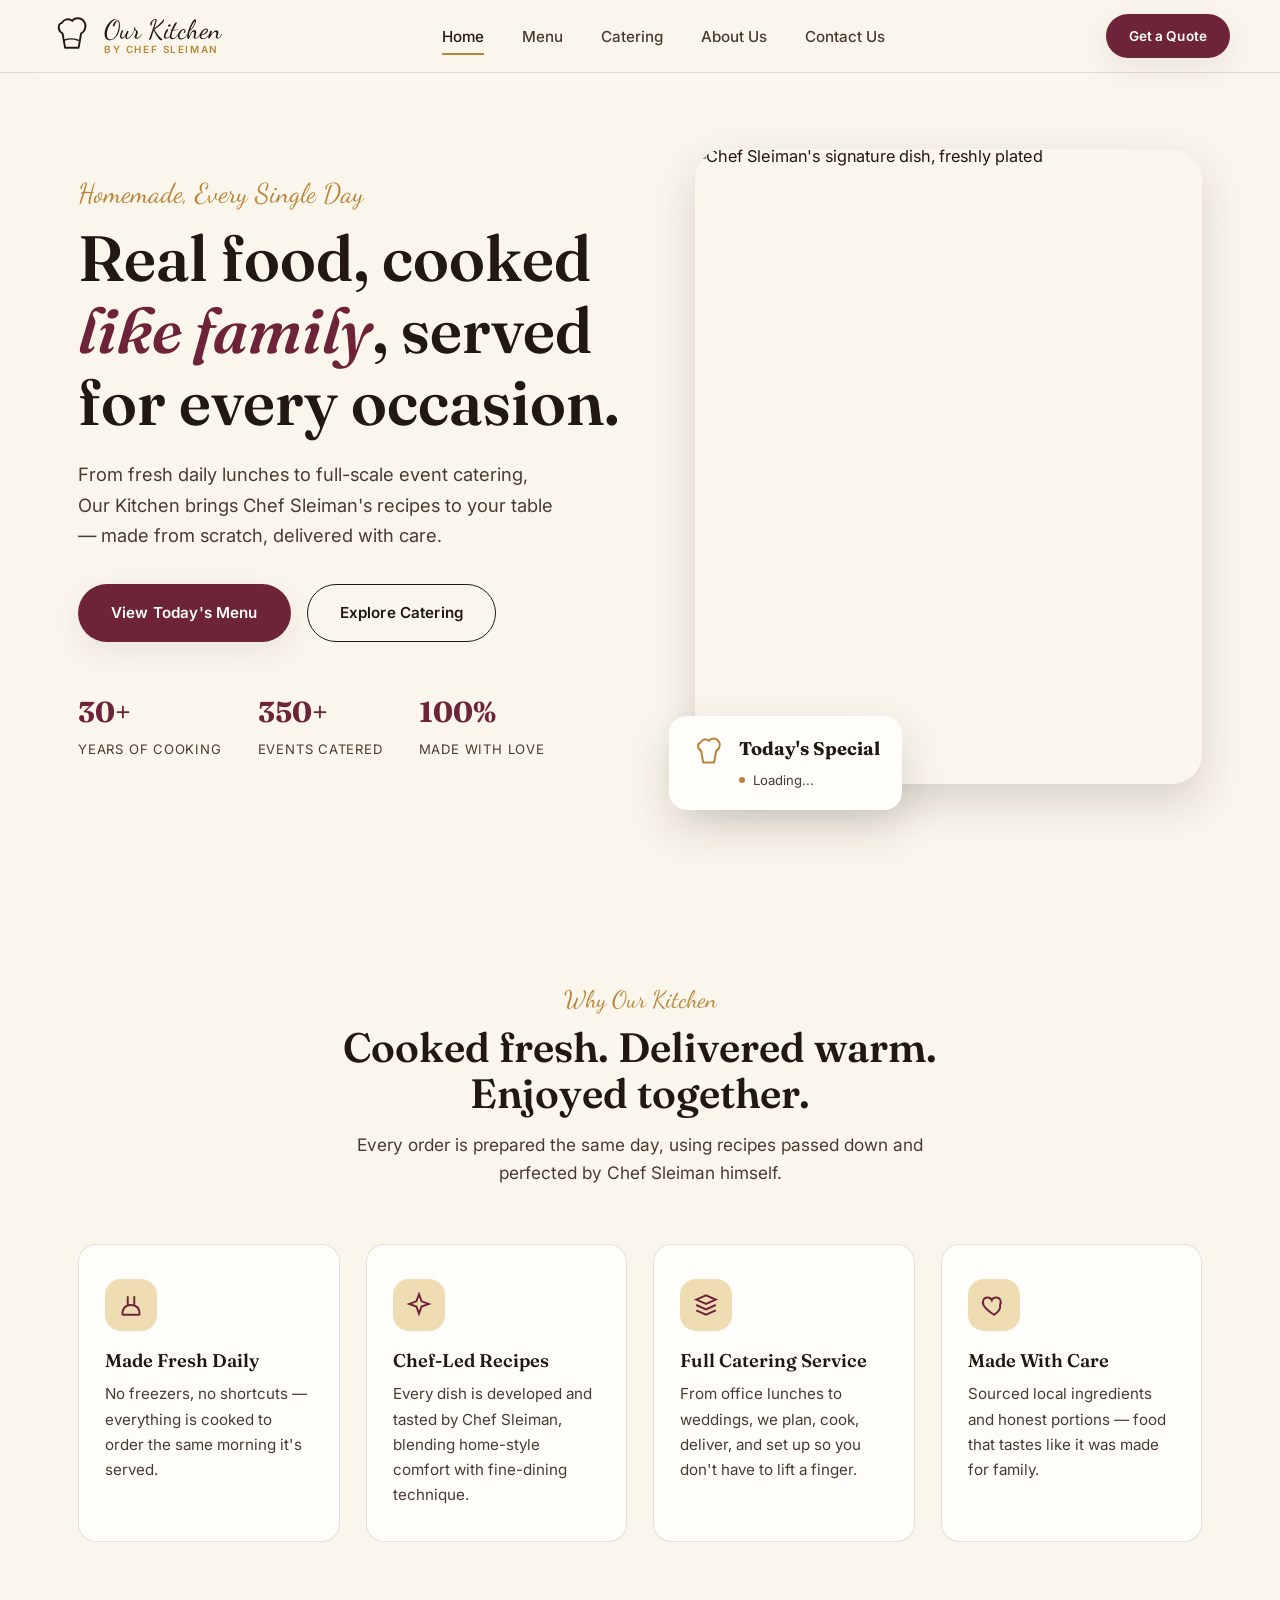
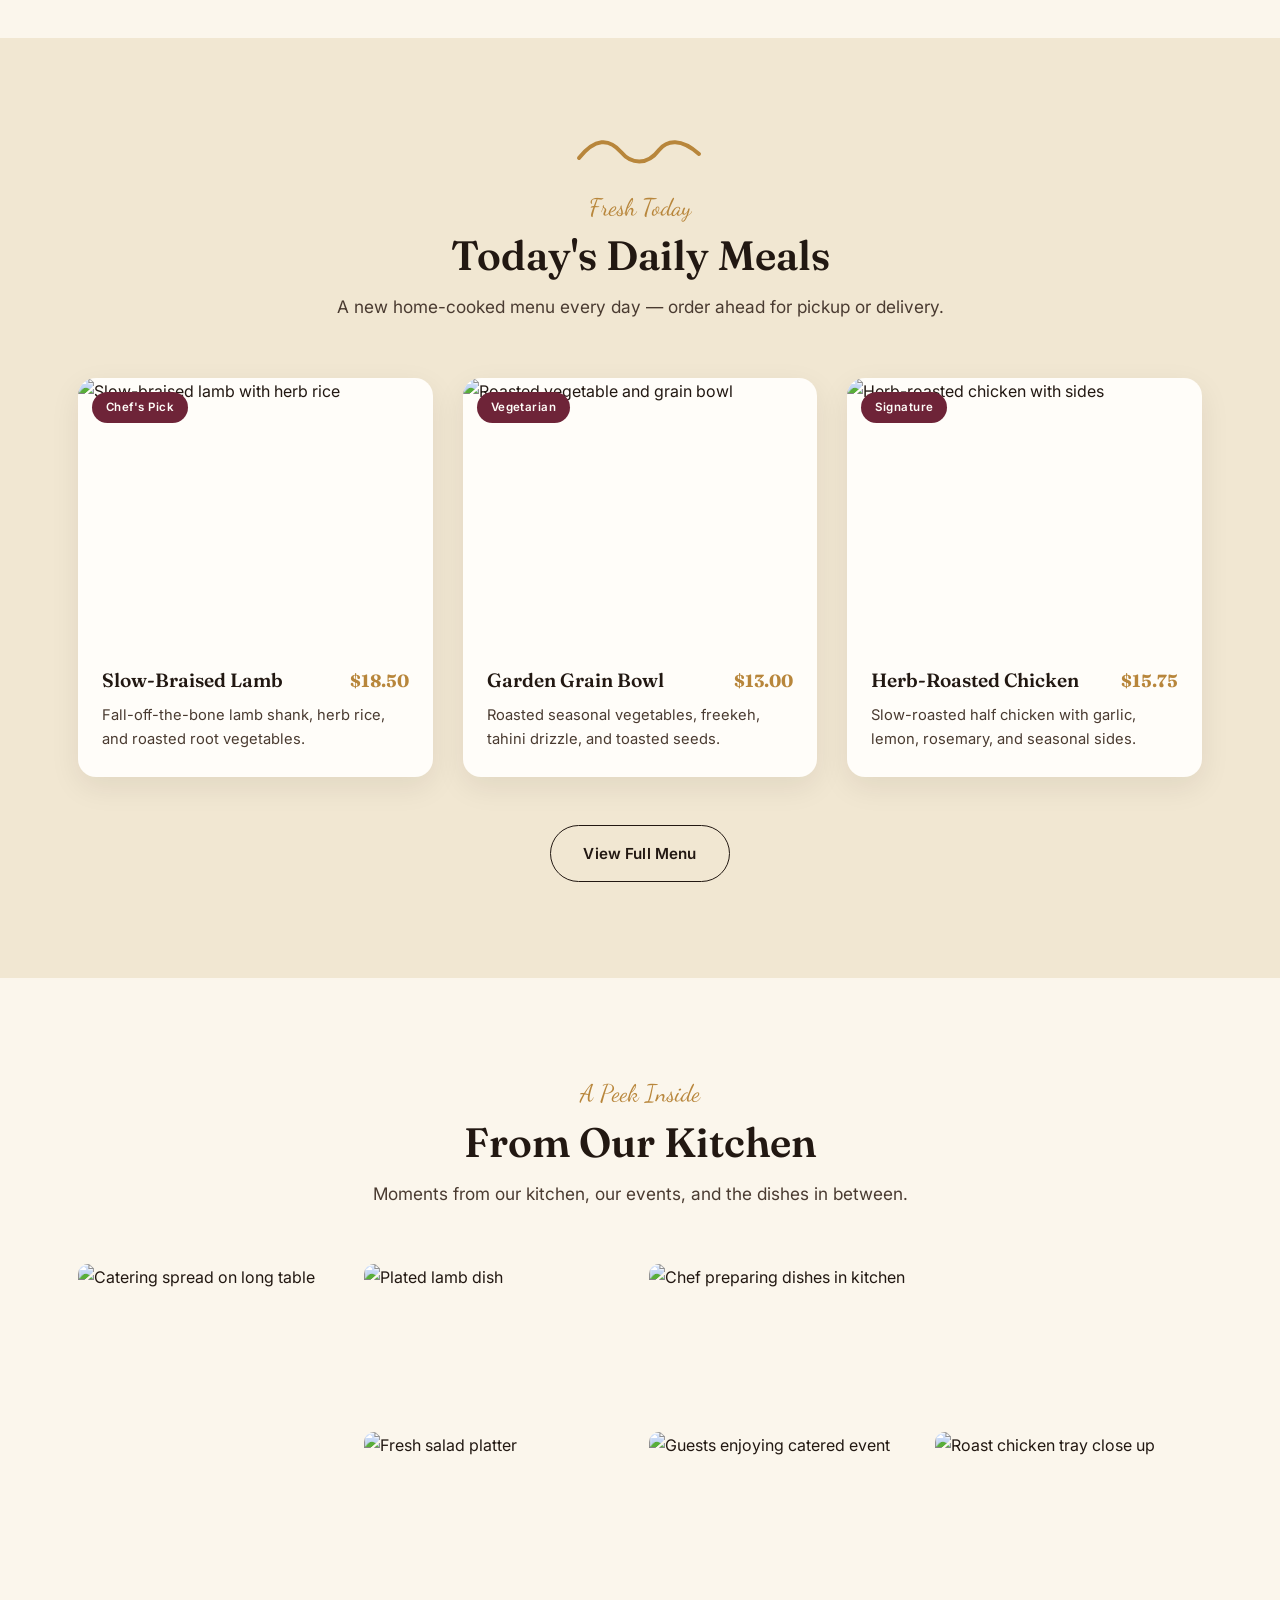
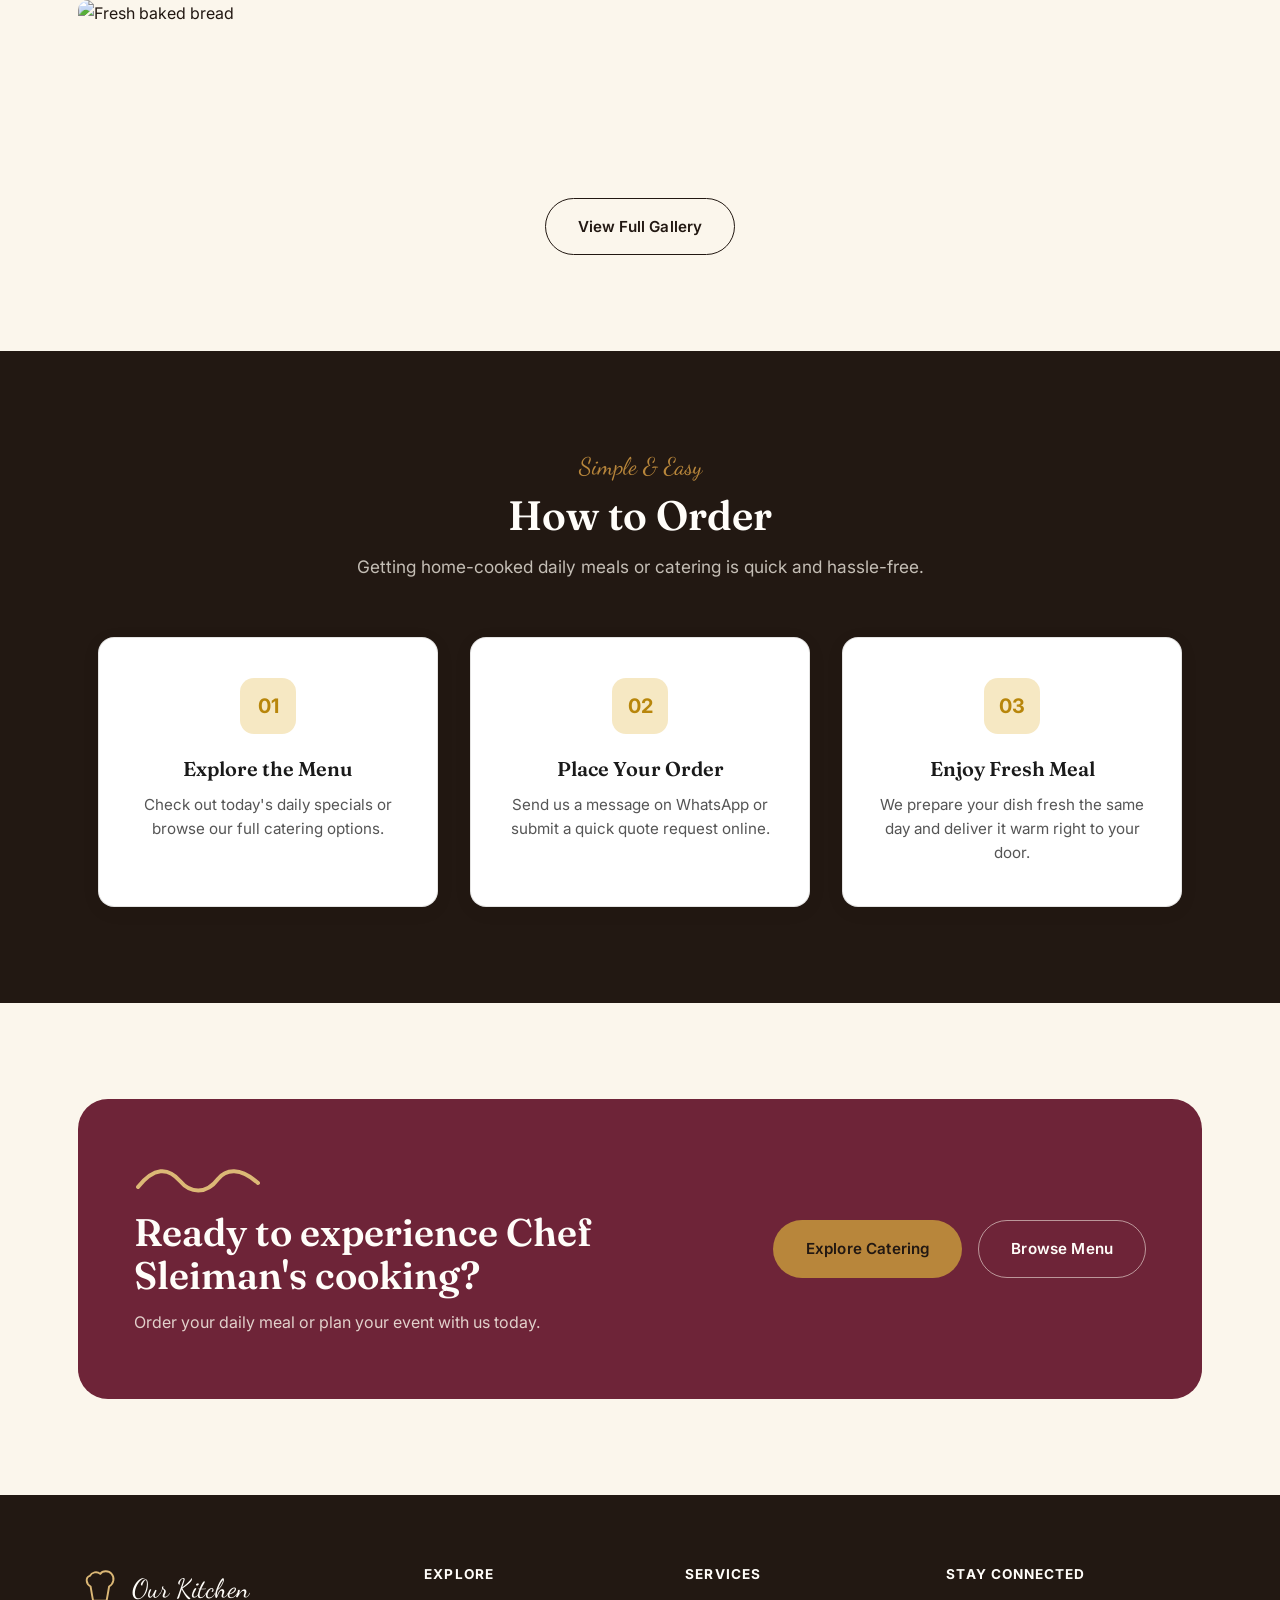
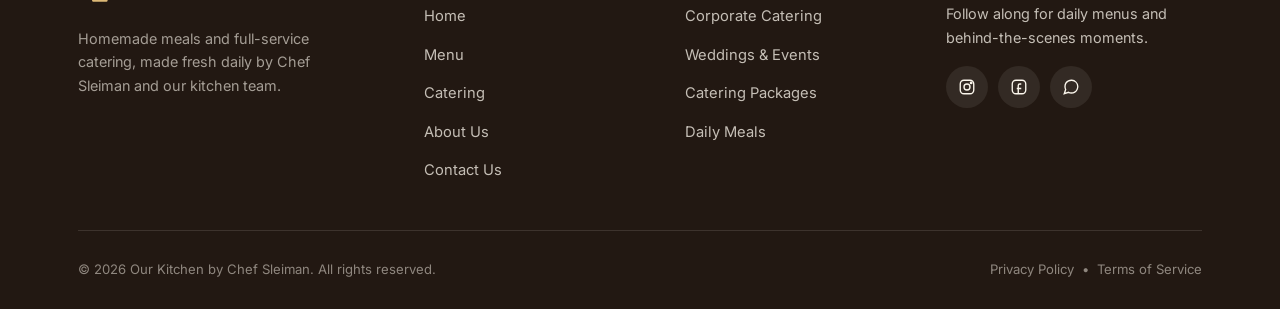
==== commit e2e9dc21: "Edit Rita" ====
--- a/index.html
+++ b/index.html
@@ -57,7 +57,7 @@
       <div class="hero-stats fade-up d4">
         <div class="hero-stat"><strong>30+</strong><span>Years of Cooking</span></div>
         <div class="hero-stat"><strong>350+</strong><span>Events Catered</span></div>
-        <div class="hero-stat"><strong>4.9★</strong><span>Average Rating</span></div>
+        <div class="hero-stat"><strong>100%</strong><span>Made with Love</span></div>
       </div>
     </div>
 
@@ -186,39 +186,30 @@
   </div>
 </section>
 
-<!-- ========================= TESTIMONIALS ========================= -->
-<section class="section section--charcoal" id="testimonials">
-  <div class="container">
-    <div class="section-head reveal">
-      <span class="eyebrow">Kind Words</span>
-      <h2>What Our Customers Say</h2>
-      <p>We're grateful for every table we've been part of.</p>
-    </div>
-
-    <div class="testimonial-grid">
-      <div class="testimonial-card reveal">
-        <div class="stars">★★★★★</div>
-        <p class="quote">"The lamb tray for our office party disappeared in minutes. Tastes exactly like home cooking."</p>
-        <div class="testimonial-person">
-          <img src="https://images.unsplash.com/photo-1544005313-94ddf0286df2?auto=format&fit=crop&w=100&q=80" alt="Customer portrait">
-          <div><strong>Layla H.</strong><span>Office Manager</span></div>
-        </div>
-      </div>
-      <div class="testimonial-card reveal">
-        <div class="stars">★★★★★</div>
-        <p class="quote">"Our wedding catering was flawless — the team handled everything and the food was unforgettable."</p>
-        <div class="testimonial-person">
-          <img src="https://images.unsplash.com/photo-1519085360753-af0119f7cbe7?auto=format&fit=crop&w=100&q=80" alt="Customer portrait">
-          <div><strong>Marc T.</strong><span>Newlywed</span></div>
-        </div>
-      </div>
-      <div class="testimonial-card reveal">
-        <div class="stars">★★★★★</div>
-        <p class="quote">"I order the daily meals every week now. Fresh, generous portions, and always on time."</p>
-        <div class="testimonial-person">
-          <img src="https://images.unsplash.com/photo-1573497019940-1c28c88b4f3e?auto=format&fit=crop&w=100&q=80" alt="Customer portrait">
-          <div><strong>Rania K.</strong><span>Regular Customer</span></div>
-        </div>
+<!-- ========================= HOW IT WORKS ========================= -->
+<section class="section section--charcoal" id="how it works">
+  <div class="container">
+    <div class="section-head reveal text-center">
+      <span class="eyebrow">Simple & Easy</span>
+      <h2>How to Order</h2>
+      <p>Getting home-cooked daily meals or catering is quick and hassle-free.</p>
+    </div>
+
+    <div class="feature-grid steps-grid">
+      <div class="feature-card reveal step-card">
+        <div class="step-badge">01</div>
+        <h3>Explore the Menu</h3>
+        <p>Check out today's daily specials or browse our full catering options.</p>
+      </div>
+      <div class="feature-card reveal step-card">
+        <div class="step-badge">02</div>
+        <h3>Place Your Order</h3>
+        <p>Send us a message on WhatsApp or submit a quick quote request online.</p>
+      </div>
+      <div class="feature-card reveal step-card">
+        <div class="step-badge">03</div>
+        <h3>Enjoy Fresh Meal</h3>
+        <p>We prepare your dish fresh the same day and deliver it warm right to your door.</p>
       </div>
     </div>
   </div>
@@ -277,9 +268,9 @@
         <h4>Stay Connected</h4>
         <p style="font-size:0.9rem; margin-bottom:16px;">Follow along for daily menus and behind-the-scenes moments.</p>
         <div class="footer-social">
-          <a href="#" class="social-icon" aria-label="Instagram"><svg viewBox="0 0 24 24" fill="none" stroke="currentColor" stroke-width="1.8"><rect x="3" y="3" width="18" height="18" rx="5"/><circle cx="12" cy="12" r="4"/><circle cx="17.5" cy="6.5" r="1"/></svg></a>
-          <a href="#" class="social-icon" aria-label="Facebook"><svg viewBox="0 0 24 24" fill="none" stroke="currentColor" stroke-width="1.8"><path d="M15 8h-2a2 2 0 00-2 2v10M9 14h6"/><path d="M15 3H8a5 5 0 00-5 5v8a5 5 0 005 5h8a5 5 0 005-5V8a5 5 0 00-5-5z"/></svg></a>
-          <a href="#" class="social-icon" aria-label="WhatsApp"><svg viewBox="0 0 24 24" fill="none" stroke="currentColor" stroke-width="1.8"><path d="M21 11.5a8.38 8.38 0 01-.9 3.8 8.5 8.5 0 01-7.6 4.7 8.38 8.38 0 01-3.8-.9L3 21l1.9-5.7a8.38 8.38 0 01-.9-3.8 8.5 8.5 0 014.7-7.6 8.38 8.38 0 013.8-.9h.5a8.48 8.48 0 018 8v.5z"/></svg></a>
+          <a href="https://share.google/M2lqtoR057gyr1RXz" class="social-icon" aria-label="Instagram"><svg viewBox="0 0 24 24" fill="none" stroke="currentColor" stroke-width="1.8"><rect x="3" y="3" width="18" height="18" rx="5"/><circle cx="12" cy="12" r="4"/><circle cx="17.5" cy="6.5" r="1"/></svg></a>
+          <a href="https://www.facebook.com/p/Our-kitchen-100064473652823/" class="social-icon" aria-label="Facebook"><svg viewBox="0 0 24 24" fill="none" stroke="currentColor" stroke-width="1.8"><path d="M15 8h-2a2 2 0 00-2 2v10M9 14h6"/><path d="M15 3H8a5 5 0 00-5 5v8a5 5 0 005 5h8a5 5 0 005-5V8a5 5 0 00-5-5z"/></svg></a>
+          <a href="https://api.whatsapp.com/send/?phone=96103445329&text=Hello%21+I%27d+like+to+inquire+about+your+services.+Could+you+share+more+details%3F+Thank+you%21&type=phone_number&app_absent=0" class="social-icon" aria-label="WhatsApp"><svg viewBox="0 0 24 24" fill="none" stroke="currentColor" stroke-width="1.8"><path d="M21 11.5a8.38 8.38 0 01-.9 3.8 8.5 8.5 0 01-7.6 4.7 8.38 8.38 0 01-3.8-.9L3 21l1.9-5.7a8.38 8.38 0 01-.9-3.8 8.5 8.5 0 014.7-7.6 8.38 8.38 0 013.8-.9h.5a8.48 8.48 0 018 8v.5z"/></svg></a>
         </div>
       </div>
     </div>
--- a/styles.css
+++ b/styles.css
@@ -1575,4 +1575,98 @@
   .cta-form { padding: 28px 20px; }
   .cta-form-grid { grid-template-columns: 1fr; }
   .catering-cta-inner p { margin-bottom: 28px; }
-}+}
+
+/* Container Centering (if not already applied) */
+#how-it-works .container {
+  display: flex;
+  flex-direction: column;
+  align-items: center;
+  width: 100%;
+}
+
+/* Steps Grid Centering & Equal Spacing */
+.steps-grid {
+  display: flex;
+  flex-wrap: wrap;
+  justify-content: center; /* Centers the cards in the row */
+  align-items: stretch;     /* Gives equal height to all cards */
+  gap: 2rem;               /* Equal spacing between cards */
+  max-width: 1100px;       /* Keeps grid neatly contained */
+  margin: 0 auto;
+  width: 100%;
+}
+
+/* Step Card Styling */
+.step-card {
+  flex: 1 1 280px;         /* Allows cards to grow/shrink equally */
+  max-width: 340px;        /* Consistent max-width for balance */
+  display: flex;
+  flex-direction: column;
+  align-items: center;     /* Centers badges and text horizontally */
+  text-align: center;      /* Centers internal text */
+  padding: 2.5rem 2rem;
+  border-radius: 16px;
+  background-color: #ffffff;
+  box-shadow: 0 4px 20px rgba(0, 0, 0, 0.05);
+}
+
+/* Number Badge */
+.step-badge {
+  width: 56px;
+  height: 56px;
+  border-radius: 14px;
+  background-color: #f6e8c3; /* Light gold background */
+  color: #b8860b;            /* Gold accent color */
+  font-weight: 700;
+  font-size: 1.25rem;
+  display: flex;
+  align-items: center;
+  justify-content: center;
+  margin-bottom: 1.5rem;
+}
+
+/* Card Headings & Paragraphs */
+.step-card h3 {
+  font-size: 1.25rem;
+  margin-bottom: 0.75rem;
+  color: #1a1a1a;
+}
+
+.step-card p {
+  font-size: 0.95rem;
+  line-height: 1.6;
+  color: #555555;
+  margin: 0;
+}
+
+
+/* =========================================================
+   CATERING PAGE STYLES
+   ========================================================= */
+.required-asterisk {
+  color: #e74c3c;
+  font-weight: bold;
+  margin-left: 2px;
+}
+.cta-form-error {
+  display: none;
+  background-color: #fdf2f2;
+  border: 1px solid #f8b4b4;
+  color: #981b1b;
+  padding: 12px 16px;
+  border-radius: 8px;
+  margin-top: 16px;
+  font-size: 0.95rem;
+  line-height: 1.4;
+}
+.cta-field input.input-error,
+.cta-field select.input-error {
+  border-color: #e74c3c !important;
+  background-color: #fff8f8;
+}
+
+/* Reveal animation */
+.reveal { opacity: 0; transform: translateY(28px); transition: opacity .65s var(--ease), transform .65s var(--ease); }
+.reveal.in-view { opacity: 1; transform: none; }
+
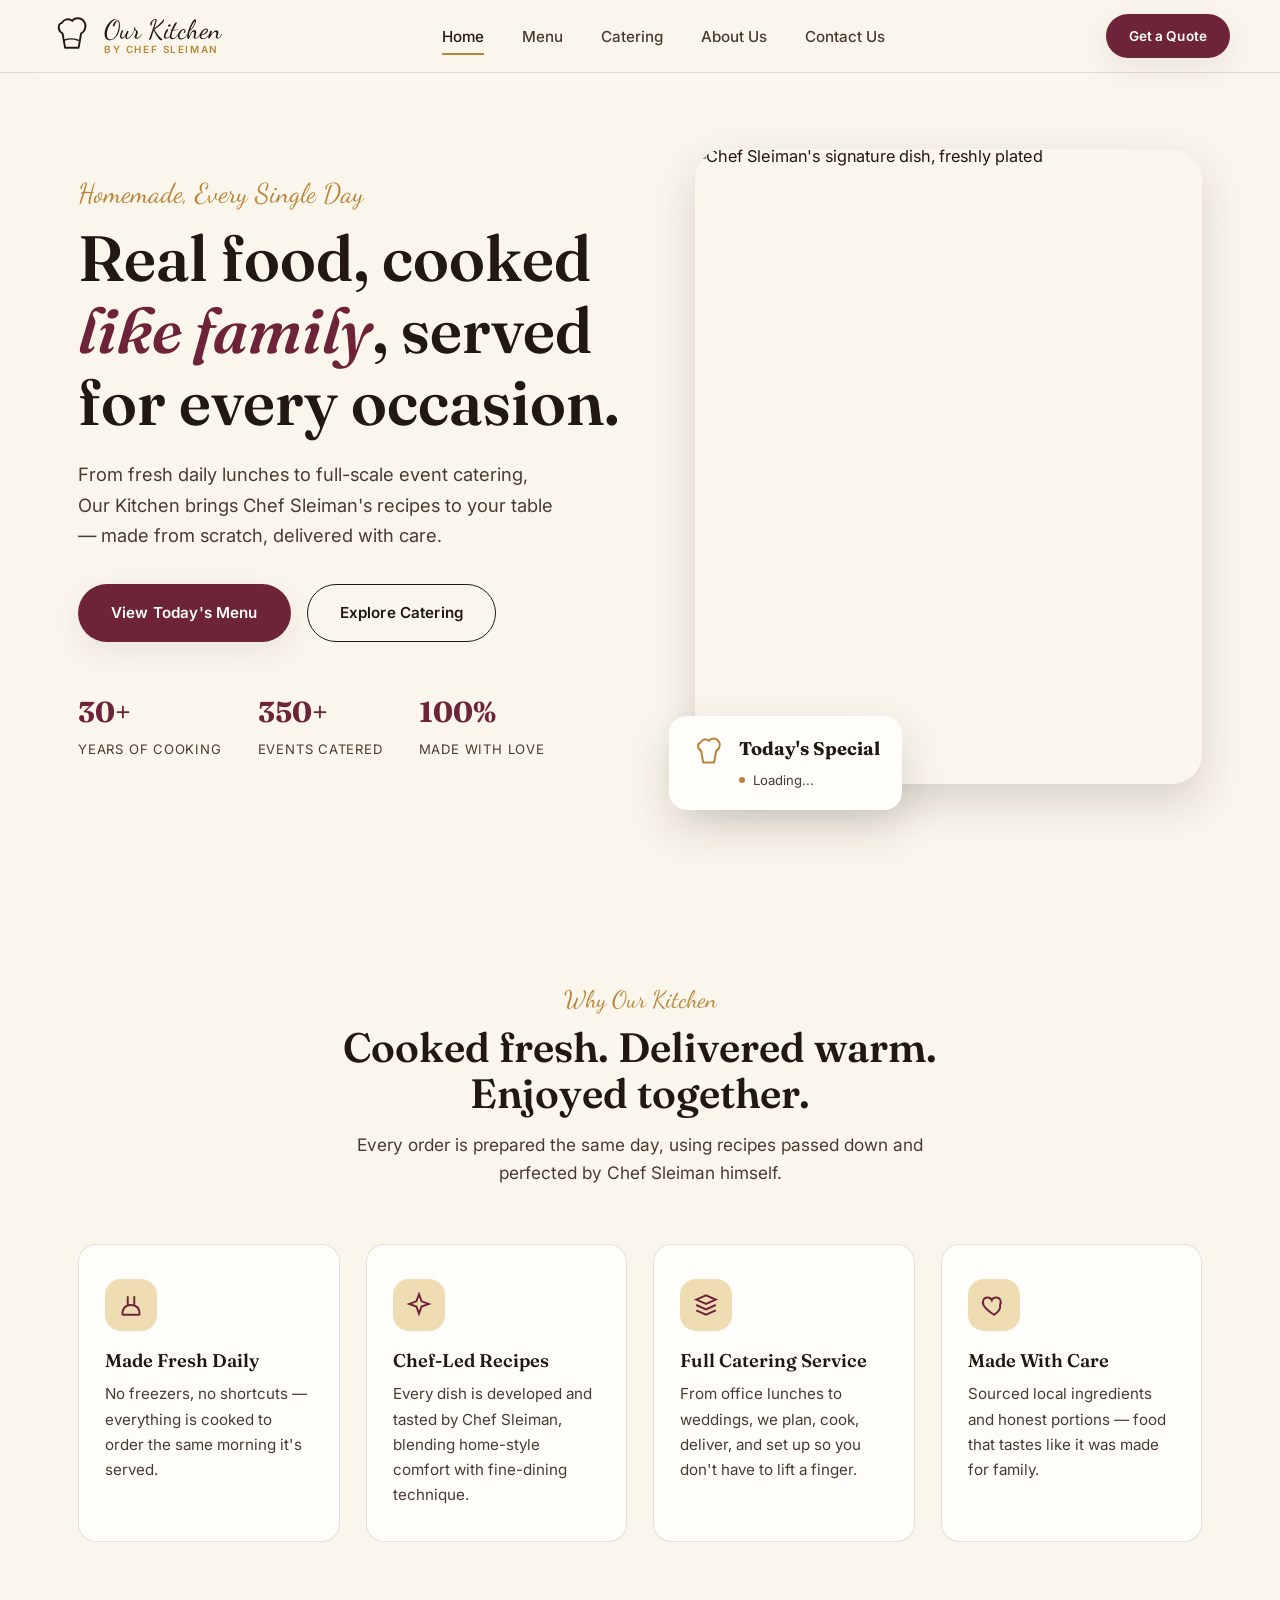
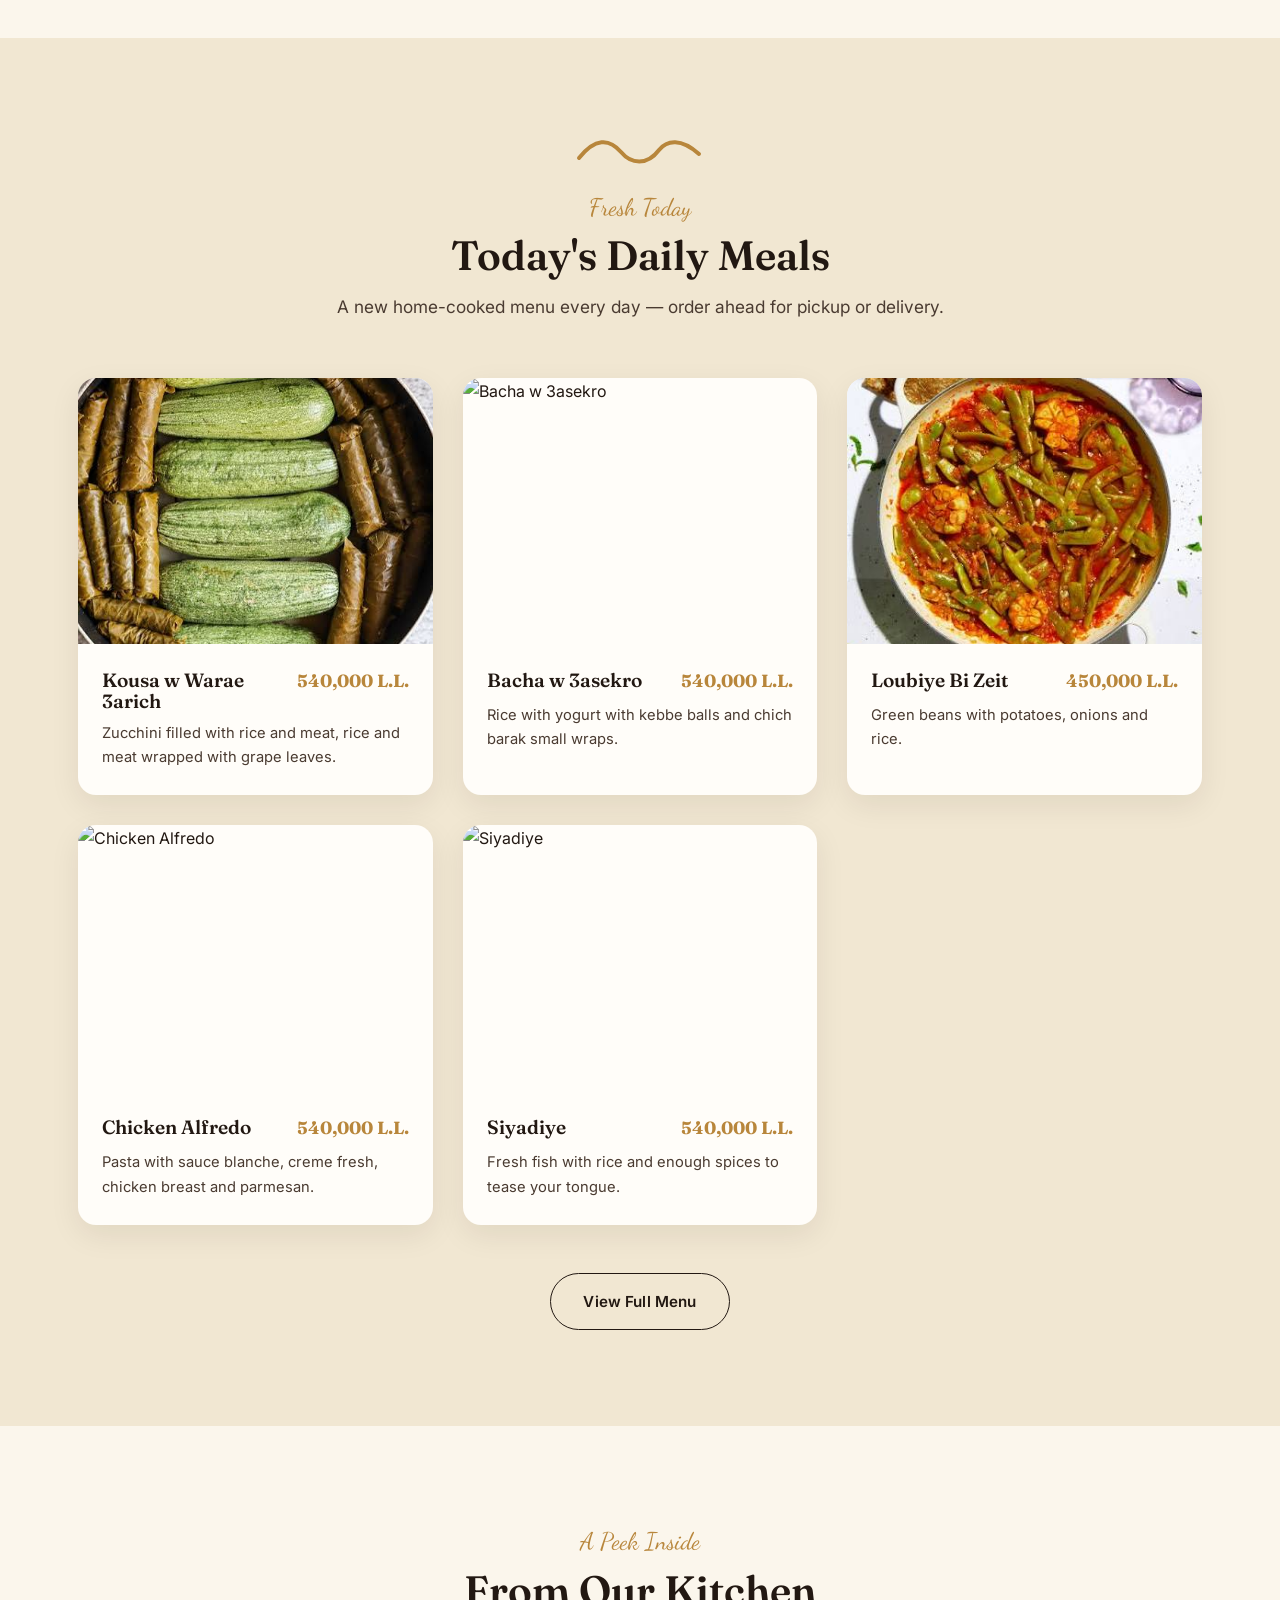
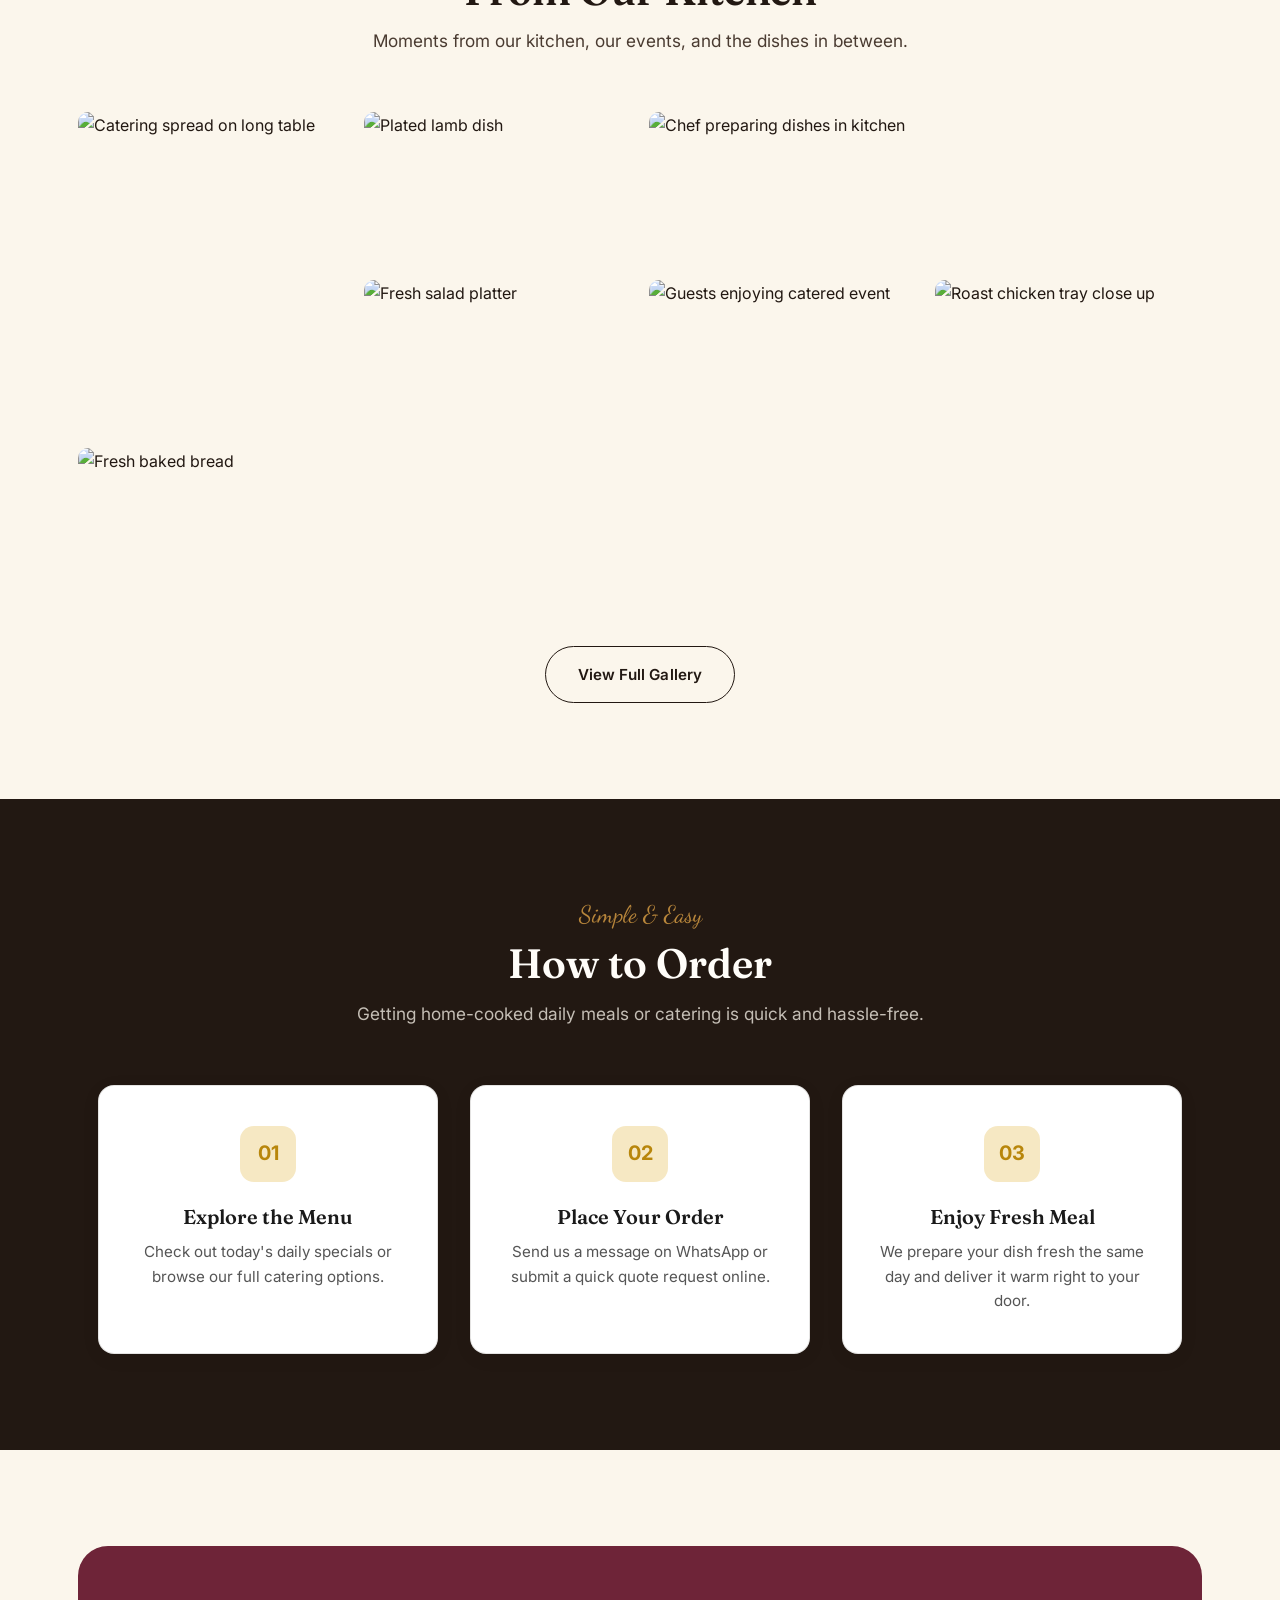
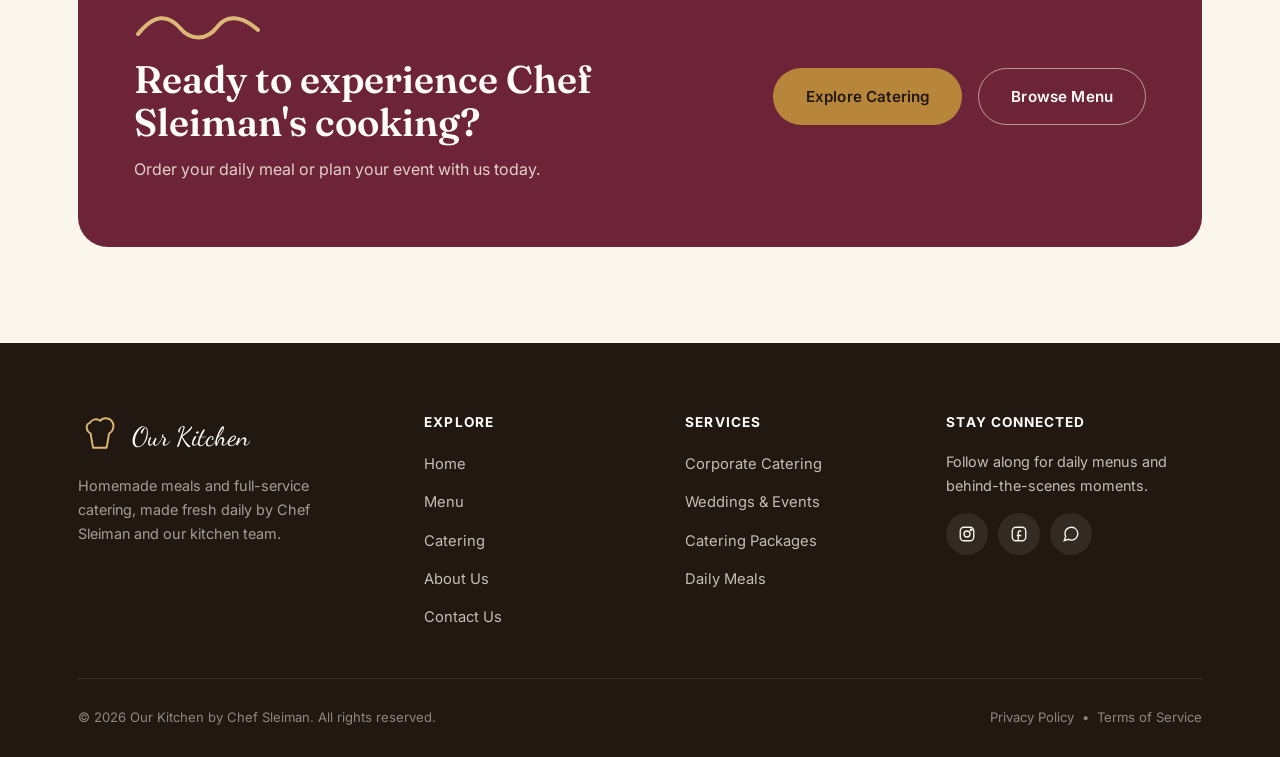
==== commit fb7413a7: "Fix Daily meal in home page" ====
--- a/index.html
+++ b/index.html
@@ -124,35 +124,50 @@
       <p>A new home-cooked menu every day — order ahead for pickup or delivery.</p>
     </div>
 
-    <div class="card-grid">
-      <div class="meal-card reveal">
-        <div class="thumb">
-          <span class="meal-tag">Chef's Pick</span>
-          <img src="https://images.unsplash.com/photo-1600891964599-f61ba0e24092?auto=format&fit=crop&w=700&q=80" alt="Slow-braised lamb with herb rice">
-        </div>
-        <div class="meal-body">
-          <div class="row"><h3>Slow-Braised Lamb</h3><span class="meal-price">$18.50</span></div>
-          <p>Fall-off-the-bone lamb shank, herb rice, and roasted root vegetables.</p>
-        </div>
-      </div>
-      <div class="meal-card reveal">
-        <div class="thumb">
-          <span class="meal-tag">Vegetarian</span>
-          <img src="https://images.unsplash.com/photo-1512621776951-a57141f2eefd?auto=format&fit=crop&w=700&q=80" alt="Roasted vegetable and grain bowl">
-        </div>
-        <div class="meal-body">
-          <div class="row"><h3>Garden Grain Bowl</h3><span class="meal-price">$13.00</span></div>
-          <p>Roasted seasonal vegetables, freekeh, tahini drizzle, and toasted seeds.</p>
-        </div>
-      </div>
-      <div class="meal-card reveal">
-        <div class="thumb">
-          <span class="meal-tag">Signature</span>
-          <img src="https://images.unsplash.com/photo-1585521537063-6f3f1b912d25?auto=format&fit=crop&w=700&q=80" alt="Herb-roasted chicken with sides">
-        </div>
-        <div class="meal-body">
-          <div class="row"><h3>Herb-Roasted Chicken</h3><span class="meal-price">$15.75</span></div>
-          <p>Slow-roasted half chicken with garlic, lemon, rosemary, and seasonal sides.</p>
+    <div class="card-grid is-loading" id="homeDailyMealGrid">
+      <div class="meal-card reveal" data-daily-id="3">
+        <div class="thumb">
+          <img src="assets/menu/kousawarae.jpg" alt="Kousa w Warae 3arich">
+        </div>
+        <div class="meal-body">
+          <div class="row"><h3>Kousa w Warae 3arich</h3><span class="meal-price">540,000 L.L.</span></div>
+          <p>Zucchini filled with rice and meat, rice and meat wrapped with grape leaves.</p>
+        </div>
+      </div>
+      <div class="meal-card reveal" data-daily-id="1">
+        <div class="thumb">
+          <img src="assets/menu/bachaw3asekro.png" alt="Bacha w 3asekro">
+        </div>
+        <div class="meal-body">
+          <div class="row"><h3>Bacha w 3asekro</h3><span class="meal-price">540,000 L.L.</span></div>
+          <p>Rice with yogurt with kebbe balls and chich barak small wraps.</p>
+        </div>
+      </div>
+      <div class="meal-card reveal" data-daily-id="4">
+        <div class="thumb">
+          <img src="assets/menu/loubyebzet.jpg" alt="Loubiye Bi Zeit">
+        </div>
+        <div class="meal-body">
+          <div class="row"><h3>Loubiye Bi Zeit</h3><span class="meal-price">450,000 L.L.</span></div>
+          <p>Green beans with potatoes, onions and rice.</p>
+        </div>
+      </div>
+      <div class="meal-card reveal" data-daily-id="2">
+        <div class="thumb">
+          <img src="assets/menu/chickenalfredo.png" alt="Chicken Alfredo">
+        </div>
+        <div class="meal-body">
+          <div class="row"><h3>Chicken Alfredo</h3><span class="meal-price">540,000 L.L.</span></div>
+          <p>Pasta with sauce blanche, creme fresh, chicken breast and parmesan.</p>
+        </div>
+      </div>
+      <div class="meal-card reveal" data-daily-id="5">
+        <div class="thumb">
+          <img src="assets/menu/siyadiye.png" alt="Siyadiye">
+        </div>
+        <div class="meal-body">
+          <div class="row"><h3>Siyadiye</h3><span class="meal-price">540,000 L.L.</span></div>
+          <p>Fresh fish with rice and enough spices to tease your tongue.</p>
         </div>
       </div>
     </div>
--- a/styles.css
+++ b/styles.css
@@ -466,6 +466,7 @@
 .meal-card.is-todays-special { box-shadow: 0 0 0 2px var(--gold), var(--shadow-soft); }
 .meal-card.is-hidden { display: none; }
 .menu-grid.is-loading .meal-card { display: none; }
+.card-grid.is-loading .meal-card { display: none; }
 .daily-meal-loading,
 .daily-meal-empty { color: var(--charcoal-soft); font-size: 0.95rem; padding: 10px 4px 0; }
 .meal-body { padding: 22px 24px 26px; }
@@ -1668,5 +1669,4 @@
 
 /* Reveal animation */
 .reveal { opacity: 0; transform: translateY(28px); transition: opacity .65s var(--ease), transform .65s var(--ease); }
-.reveal.in-view { opacity: 1; transform: none; }
-
+.reveal.in-view { opacity: 1; transform: none; }
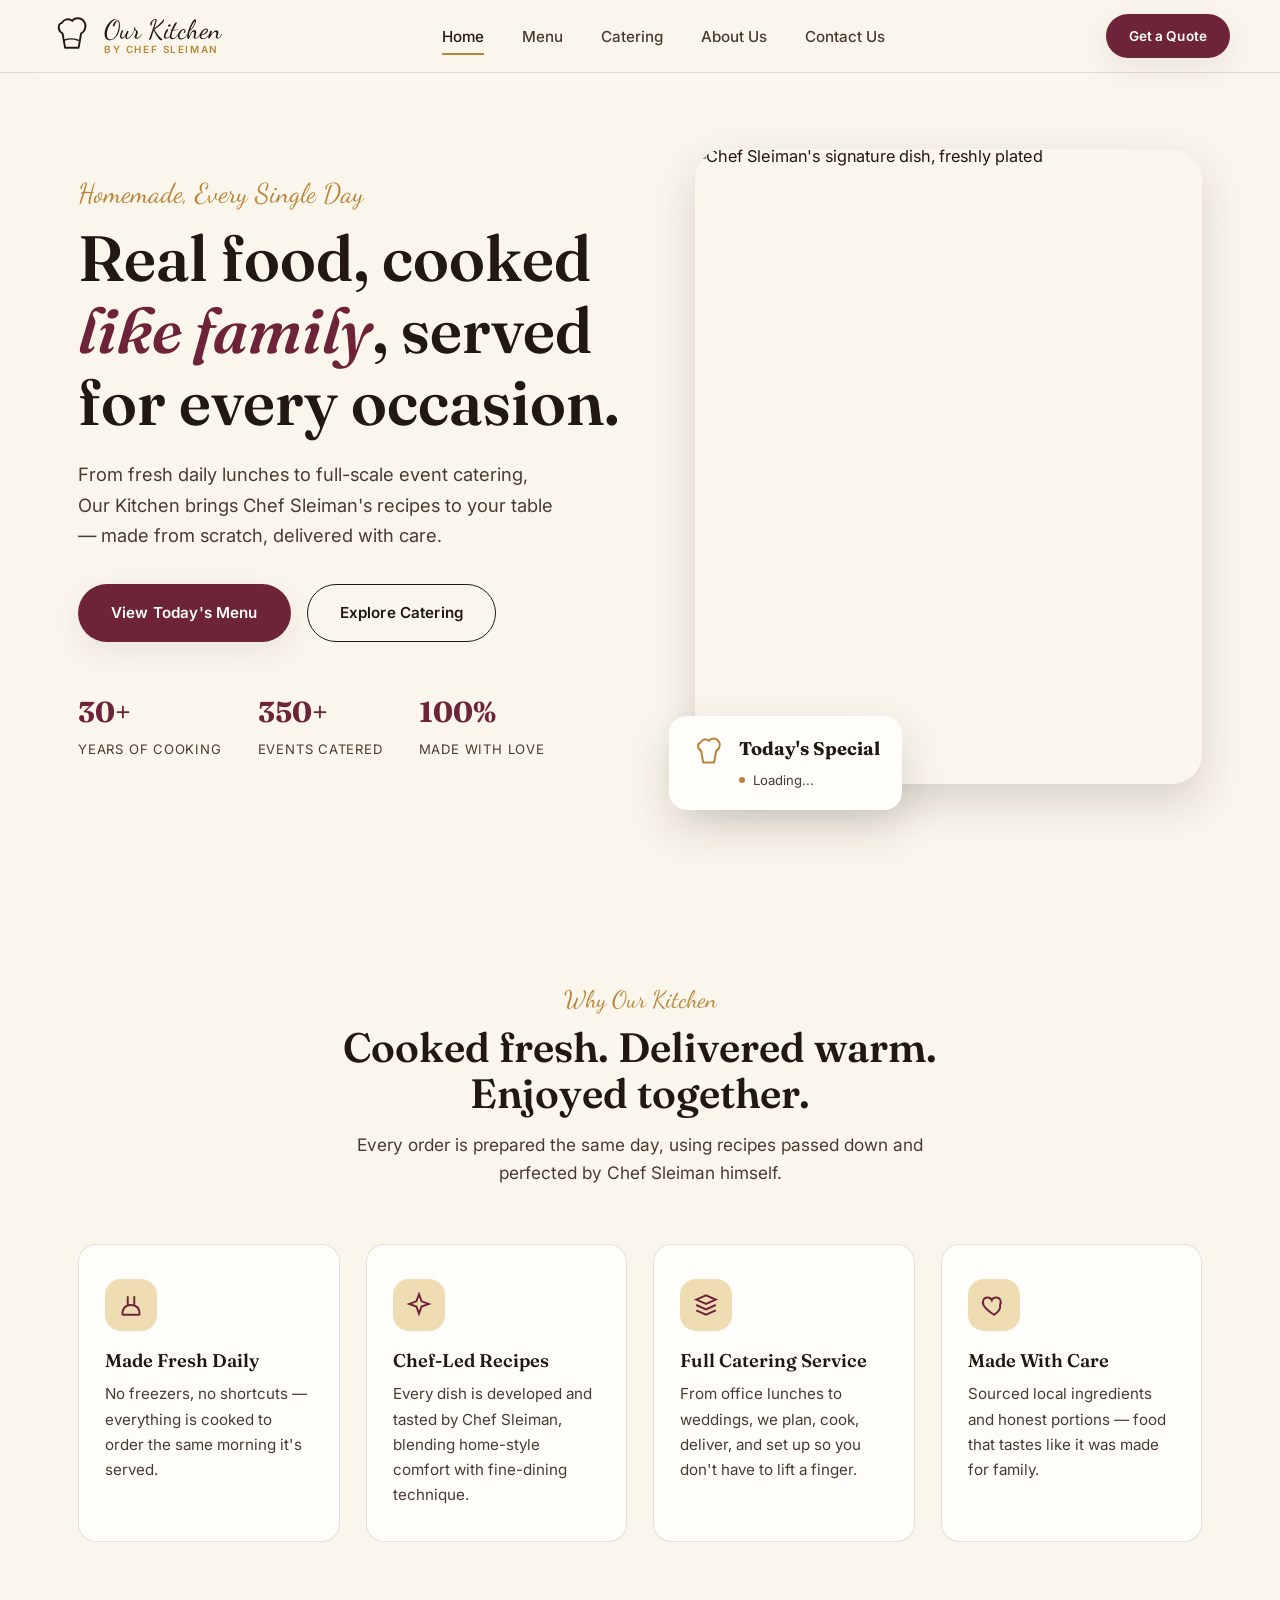
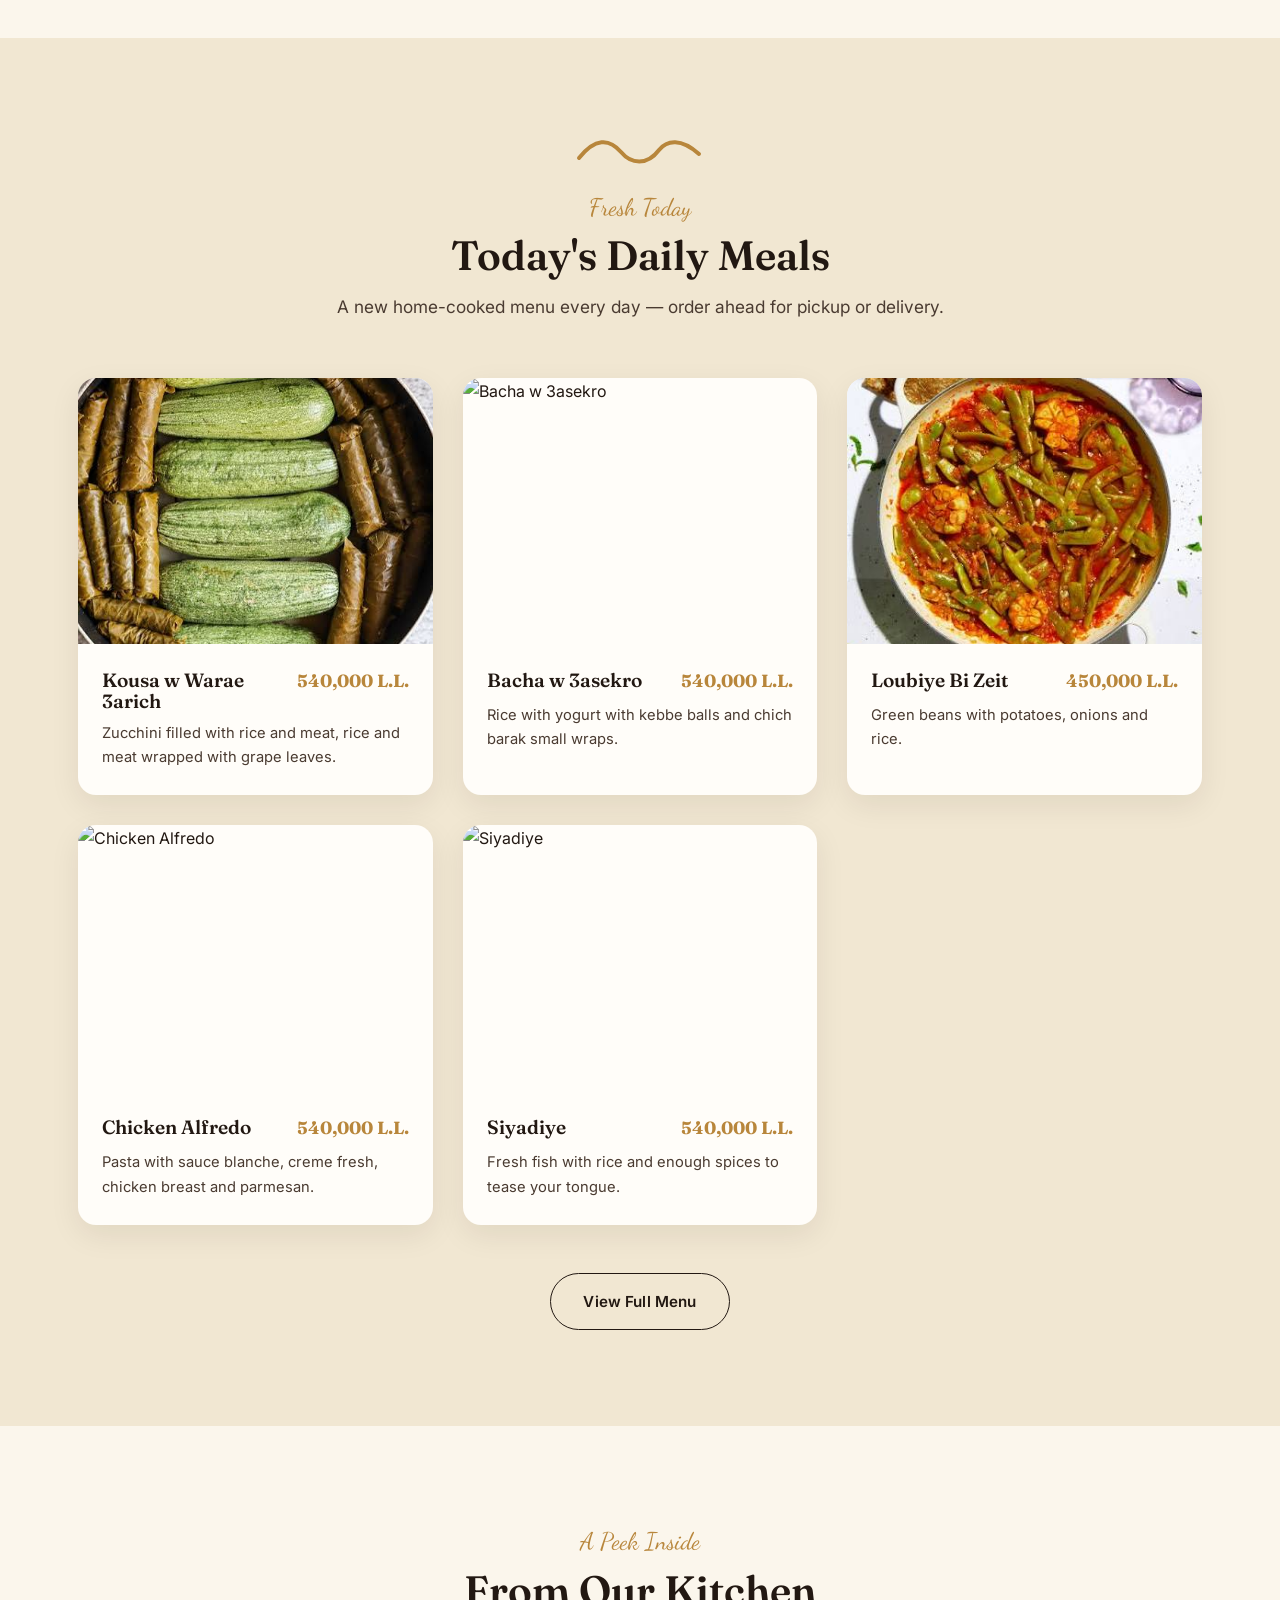
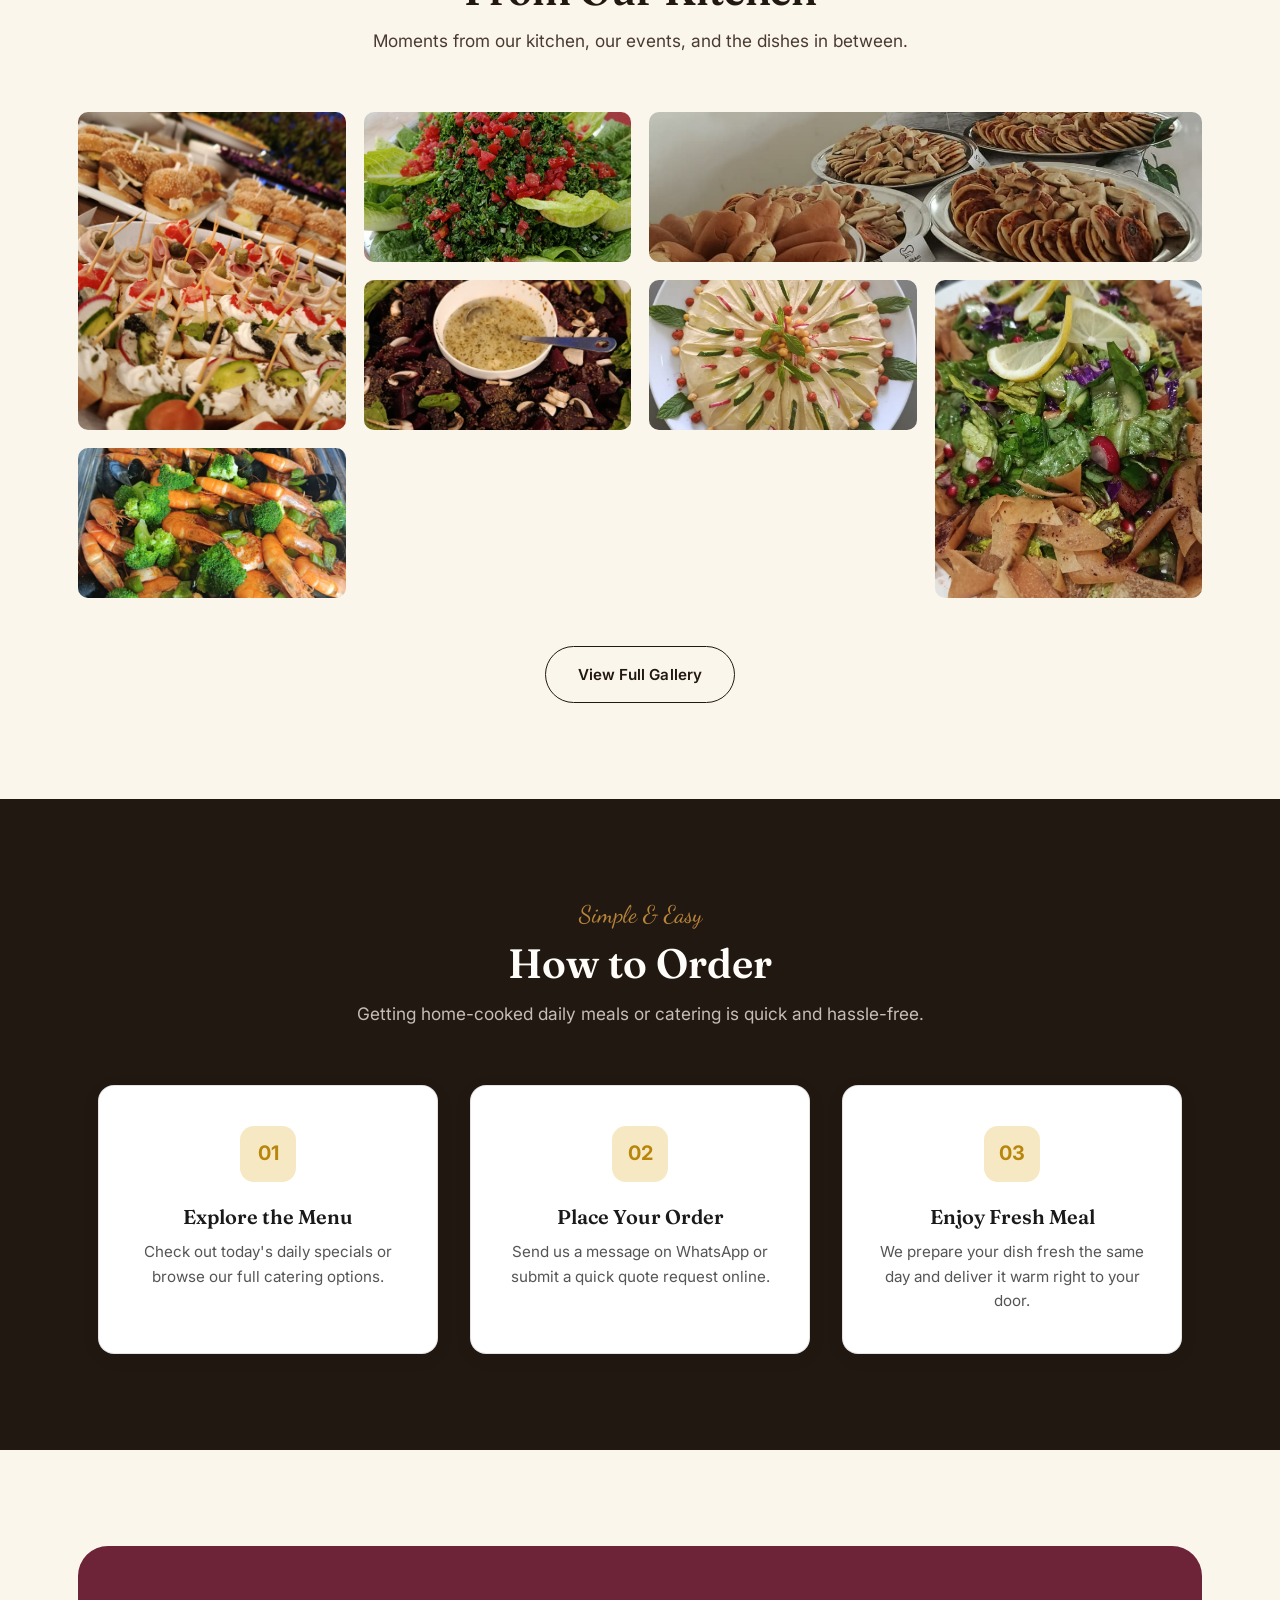
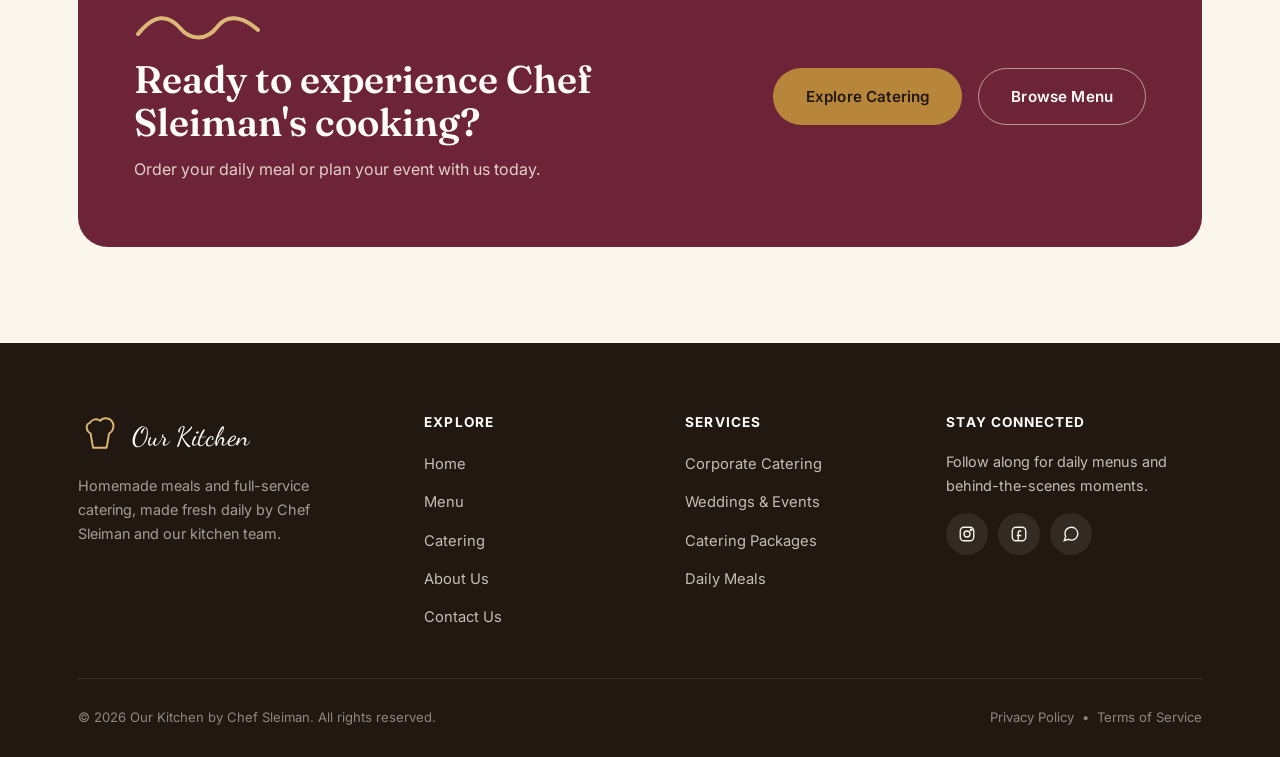
==== commit b706d746: "Gallery Updated" ====
--- a/index.html
+++ b/index.html
@@ -187,13 +187,13 @@
     </div>
 
     <div class="gallery-grid reveal">
-      <a href="#" class="g-tall"><img src="https://images.unsplash.com/photo-1414235077428-338989a2e8c0?auto=format&fit=crop&w=500&q=80" alt="Catering spread on long table"></a>
-      <a href="#"><img src="https://images.unsplash.com/photo-1600891964599-f61ba0e24092?auto=format&fit=crop&w=500&q=80" alt="Plated lamb dish"></a>
-      <a href="#" class="g-wide"><img src="https://images.unsplash.com/photo-1555939594-58d7cb561ad1?auto=format&fit=crop&w=700&q=80" alt="Chef preparing dishes in kitchen"></a>
-      <a href="#"><img src="https://images.unsplash.com/photo-1467003909585-2f8a72700288?auto=format&fit=crop&w=500&q=80" alt="Fresh salad platter"></a>
-      <a href="#"><img src="https://images.unsplash.com/photo-1414235077428-338989a2e8c0?auto=format&fit=crop&w=500&q=80" alt="Guests enjoying catered event"></a>
-      <a href="#" class="g-tall"><img src="https://images.unsplash.com/photo-1504674900247-0877df9cc836?auto=format&fit=crop&w=500&q=80" alt="Roast chicken tray close up"></a>
-      <a href="#"><img src="https://images.unsplash.com/photo-1476224203421-9ac39bcb3327?auto=format&fit=crop&w=500&q=80" alt="Fresh baked bread"></a>
+      <a href="#" class="g-tall"><img src="assets\Gallery\Appetizers.jpeg" alt="Catering Table"></a>
+      <a href="#"><img src="assets\Gallery\Tabbouleh.jpeg" alt="Tabbouleh dish"></a>
+      <a href="#" class="g-wide"><img src="assets\Gallery\Table1.jpeg" alt="Catered event long table"></a>
+      <a href="#"><img src="assets\Gallery\Beetroot Salad.jpeg" alt="Fresh salad platter"></a>
+      <a href="#"><img src="assets\Gallery\Hummus Plate.jpeg" alt="Hummus plate"></a>
+      <a href="#" class="g-tall"><img src="assets\Gallery\Fattouch Plate.jpeg" alt="Fattouch plate"></a>
+      <a href="#"><img src="assets\Gallery\Shrimps Plate.jpeg" alt="Shrimps plate"></a>
     </div>
     <div class="center mt-lg reveal">
       <a href="about.html#gallery" class="btn btn-outline">View Full Gallery</a>
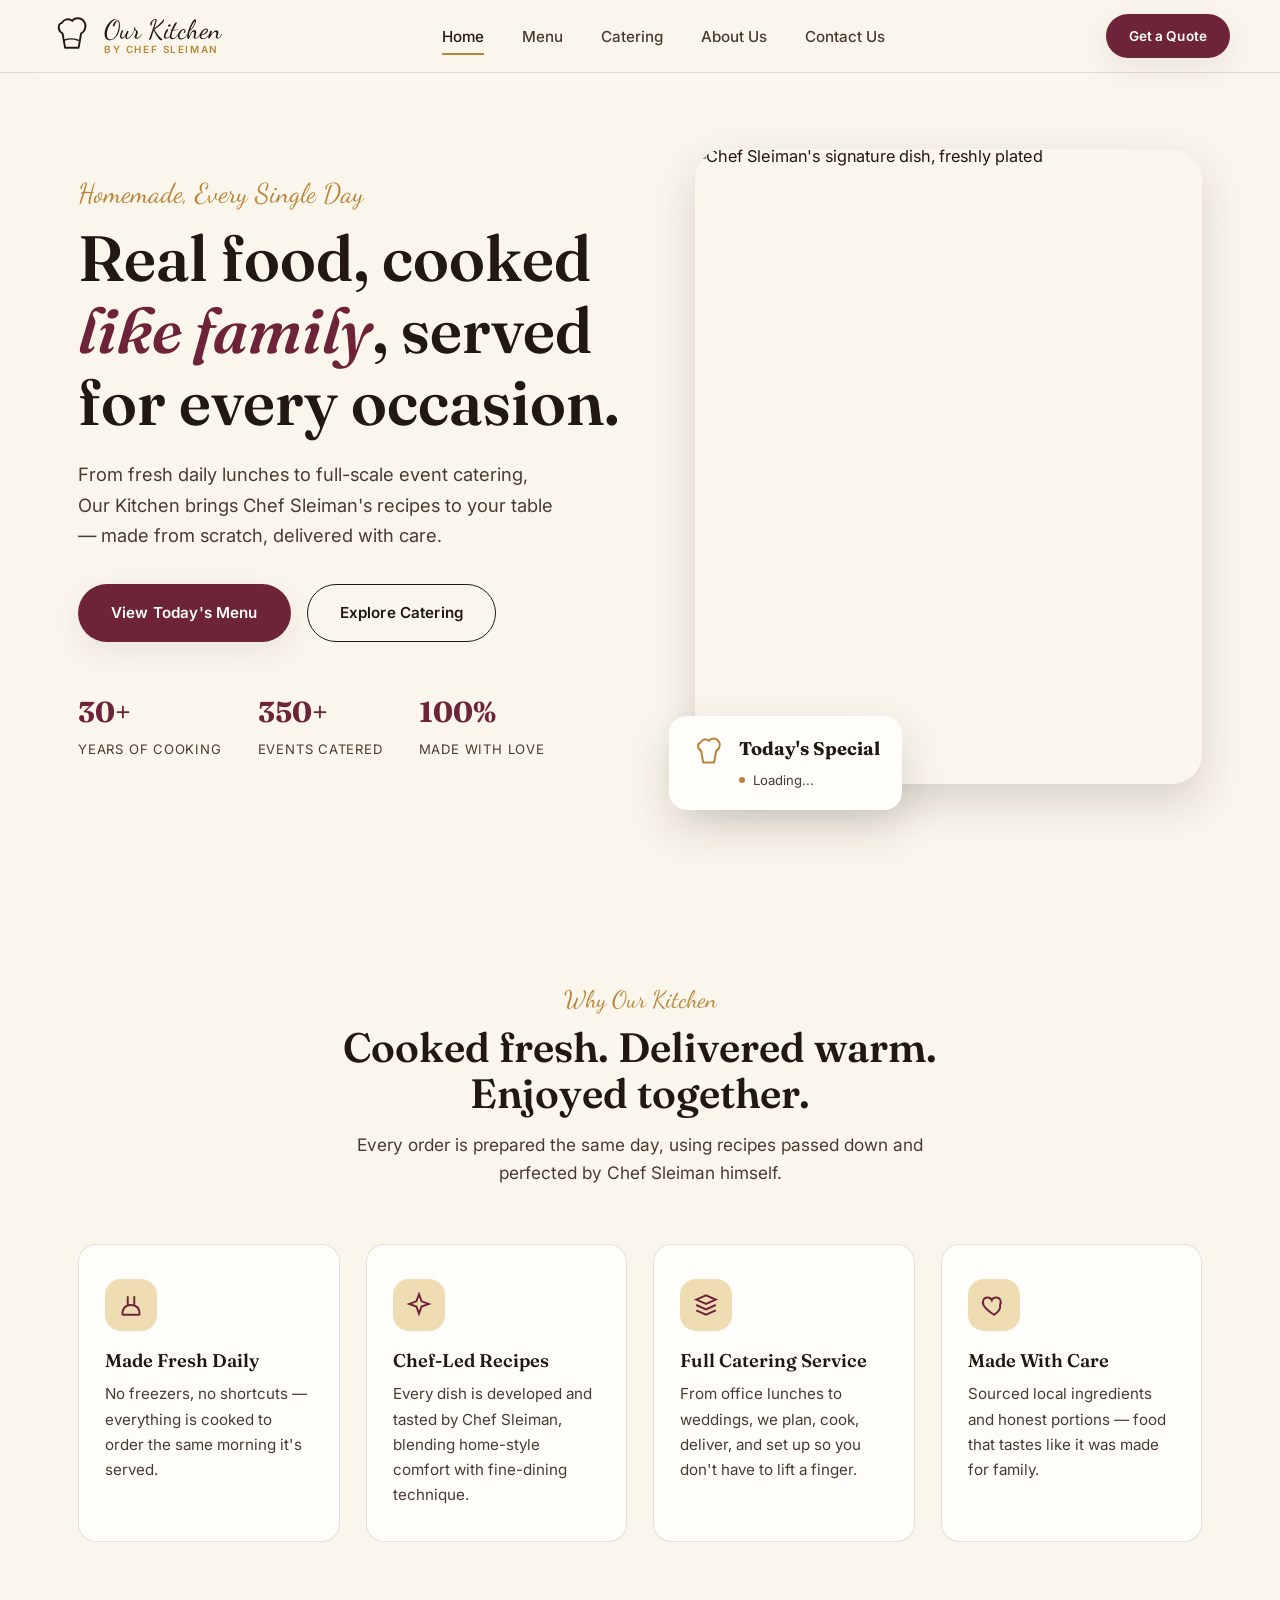
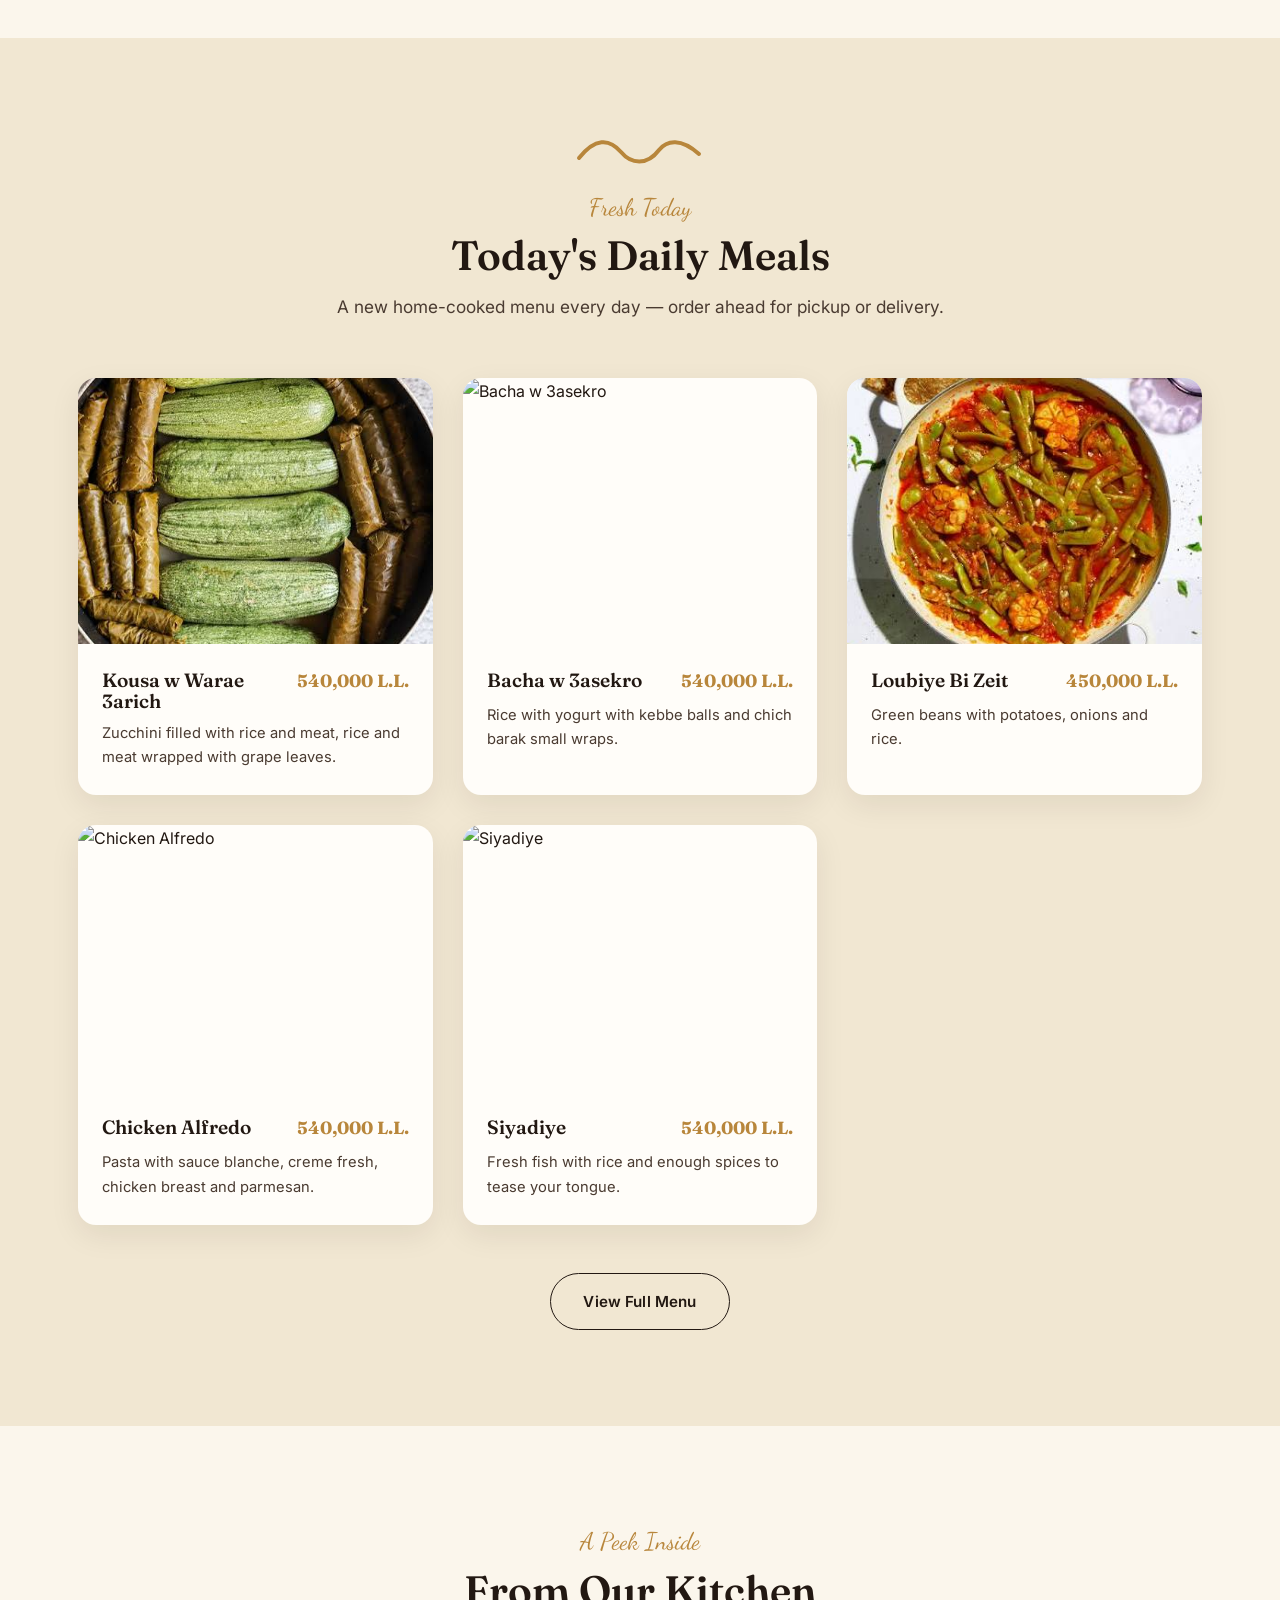
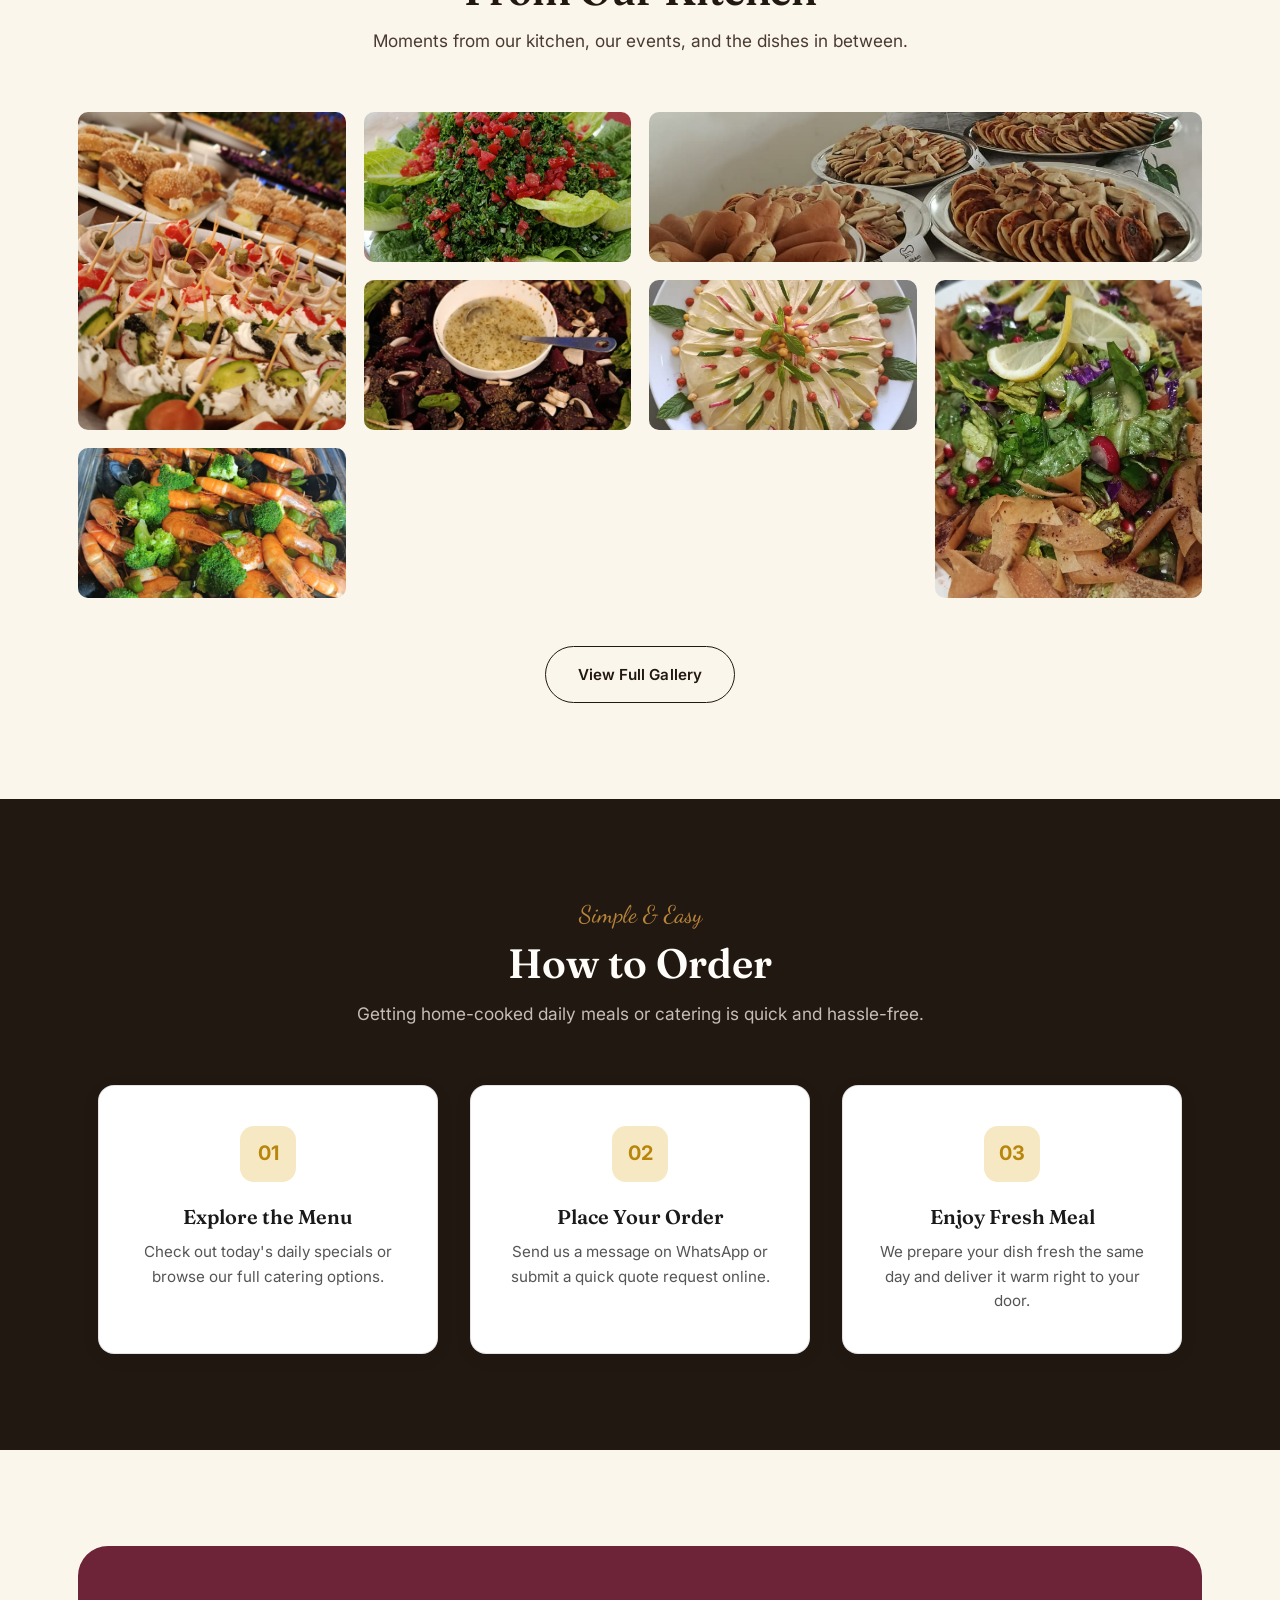
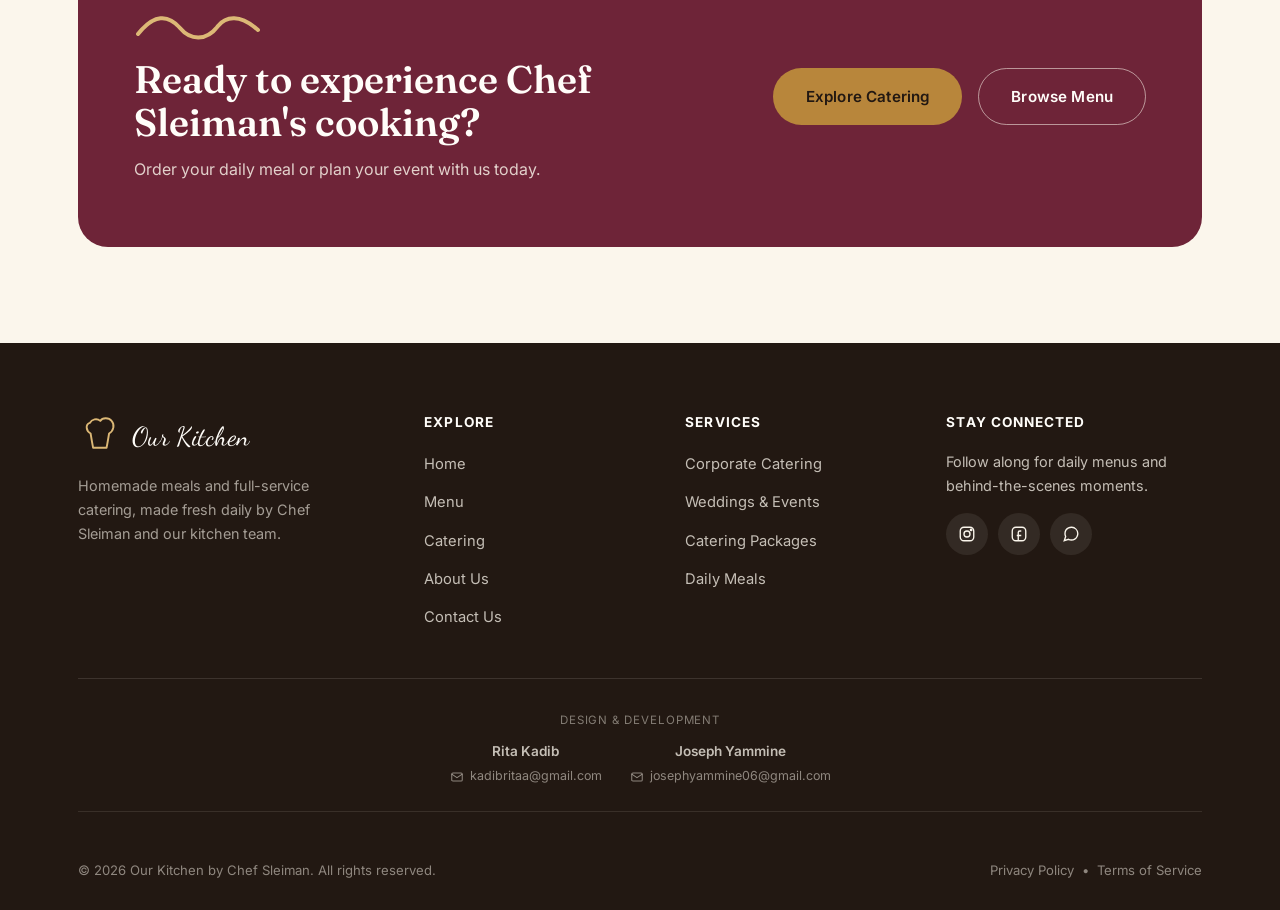
==== commit 96e3a2e3: "Add credits, fix mobile layout on home and menu page" ====
--- a/index.html
+++ b/index.html
@@ -289,6 +289,25 @@
         </div>
       </div>
     </div>
+    <div class="footer-credits">
+      <span class="footer-credits-label">Design &amp; Development</span>
+      <div class="footer-credits-people">
+        <div class="footer-credit-person">
+          <span class="footer-credit-name">Rita Kadib</span>
+          <a href="mailto:kadibritaa@gmail.com" class="footer-credit-email">
+            <svg viewBox="0 0 24 24" fill="none" stroke="currentColor" stroke-width="1.8" aria-hidden="true"><rect x="3" y="5" width="18" height="14" rx="2"/><path d="M3 7l9 6 9-6"/></svg>
+            kadibritaa@gmail.com
+          </a>
+        </div>
+        <div class="footer-credit-person">
+          <span class="footer-credit-name">Joseph Yammine</span>
+          <a href="mailto:josephyammine06@gmail.com" class="footer-credit-email">
+            <svg viewBox="0 0 24 24" fill="none" stroke="currentColor" stroke-width="1.8" aria-hidden="true"><rect x="3" y="5" width="18" height="14" rx="2"/><path d="M3 7l9 6 9-6"/></svg>
+            josephyammine06@gmail.com
+          </a>
+        </div>
+      </div>
+    </div>
     <div class="footer-bottom">
       <span>© 2026 Our Kitchen by Chef Sleiman. All rights reserved.</span>
       <span><a href="contact.html">Privacy Policy</a> &nbsp;•&nbsp; <a href="contact.html">Terms of Service</a></span>
--- a/styles.css
+++ b/styles.css
@@ -877,6 +877,59 @@
   gap: 12px;
 }
 .footer-bottom a:hover { color: var(--gold-light); }
+
+.footer-credits {
+  display: flex;
+  flex-direction: column;
+  align-items: center;
+  gap: 10px;
+  margin-top: 32px;
+  padding-bottom: 24px;
+  border-bottom: 1px solid rgba(251,246,236,0.1);
+  text-align: center;
+  width: 100%;
+}
+.footer-bottom { margin-top: 20px; }
+.footer-credits-label {
+  font-size: 0.72rem;
+  letter-spacing: 0.08em;
+  text-transform: uppercase;
+  color: rgba(251,246,236,0.45);
+}
+.footer-credits-people {
+  display: flex;
+  flex-wrap: wrap;
+  justify-content: center;
+  align-items: flex-start;
+  gap: 28px;
+}
+.footer-credit-person {
+  display: flex;
+  flex-direction: column;
+  align-items: center;
+  gap: 4px;
+}
+.footer-credit-name {
+  font-size: 0.85rem;
+  font-weight: 600;
+  color: rgba(251,246,236,0.75);
+}
+.footer-credit-email {
+  display: inline-flex;
+  align-items: center;
+  gap: 6px;
+  font-size: 0.78rem;
+  color: rgba(251,246,236,0.5);
+  transition: color .25s ease;
+}
+.footer-credit-email svg { width: 14px; height: 14px; flex-shrink: 0; }
+.footer-credit-email:hover { color: var(--gold-light); }
+
+@media (max-width: 600px) {
+  .footer-credits-people { flex-direction: column; gap: 16px; }
+  .hero-badge { padding: 16px 18px; gap: 12px; margin-top: -28px; }
+  .hero-badge strong { font-size: 1rem; }
+}
 
 /* ==========================================================================
    Toast Notification
@@ -938,18 +991,52 @@
     box-shadow: var(--shadow-soft);
   }
   .hero-grid { grid-template-columns: 1fr; }
-  .hero-visual { order: -1; max-width: 420px; margin: 0 auto; }
-  .hero-badge { left: 50%; transform: translateX(-50%); bottom: -20px; }
+  .hero-visual { order: -1; max-width: 420px; margin: 0 auto; padding-bottom: 0; position: relative; z-index: 1; }
+  .hero-badge {
+    position: relative;
+    transform: none;
+    left: auto;
+    bottom: auto;
+    max-width: none;
+    width: 100%;
+    margin: -40px auto 0;
+    box-sizing: border-box;
+    z-index: 5;
+  }
   .hero-stats { justify-content: space-between; gap: 16px; }
-  .feature-grid, .card-grid, .services-grid, .package-grid, .testimonial-grid, .menu-grid { grid-template-columns: 1fr; }
+  .feature-grid, .card-grid, .services-grid, .package-grid, .testimonial-grid { grid-template-columns: 1fr; }
+  .menu-grid { grid-template-columns: repeat(2, 1fr); gap: 14px; }
   .gallery-grid { grid-template-columns: repeat(2, 1fr); grid-auto-rows: 130px; }
   .cta-band { flex-direction: column; text-align: center; padding: 48px 30px; }
   .cta-actions { justify-content: center; }
   .stats-strip { grid-template-columns: 1fr 1fr; }
   .form-grid { grid-template-columns: 1fr; }
   .footer-grid { grid-template-columns: 1fr; gap: 32px; }
-  .footer-bottom { flex-direction: column; text-align: center; }
+  .footer-bottom { flex-direction: column; align-items: center; text-align: center; }
+  .footer-bottom span { width: 100%; }
+  .footer-credits { align-items: center; width: 100%; }
+  .footer-credits-people { width: 100%; align-items: center; }
+  .footer-credit-person { width: 100%; align-items: center; }
   .menu-category-head h2 { font-size: 1.5rem; }
+
+  /* Compact meal cards for 2-up mobile layout */
+  .menu-grid .meal-body { padding: 12px 12px 14px; }
+  .menu-grid .meal-body .row {
+    flex-direction: column;
+    align-items: flex-start;
+    gap: 2px;
+    margin-bottom: 6px;
+  }
+  .menu-grid .meal-body h3 { font-size: 0.95rem; line-height: 1.25; }
+  .menu-grid .meal-price { font-size: 0.9rem; }
+  .menu-grid .meal-body p { font-size: 0.78rem; line-height: 1.4; }
+  .menu-grid .meal-tag { font-size: 0.6rem; padding: 4px 10px; top: 8px; left: 8px; }
+  .menu-grid .addon-hint { font-size: 0.7rem; }
+}
+
+@media (max-width: 420px) {
+  .menu-grid { gap: 10px; }
+  .menu-grid .meal-body { padding: 10px 10px 12px; }
 }
 /* ==========================================================================
    Ordering: clickable menu cards
